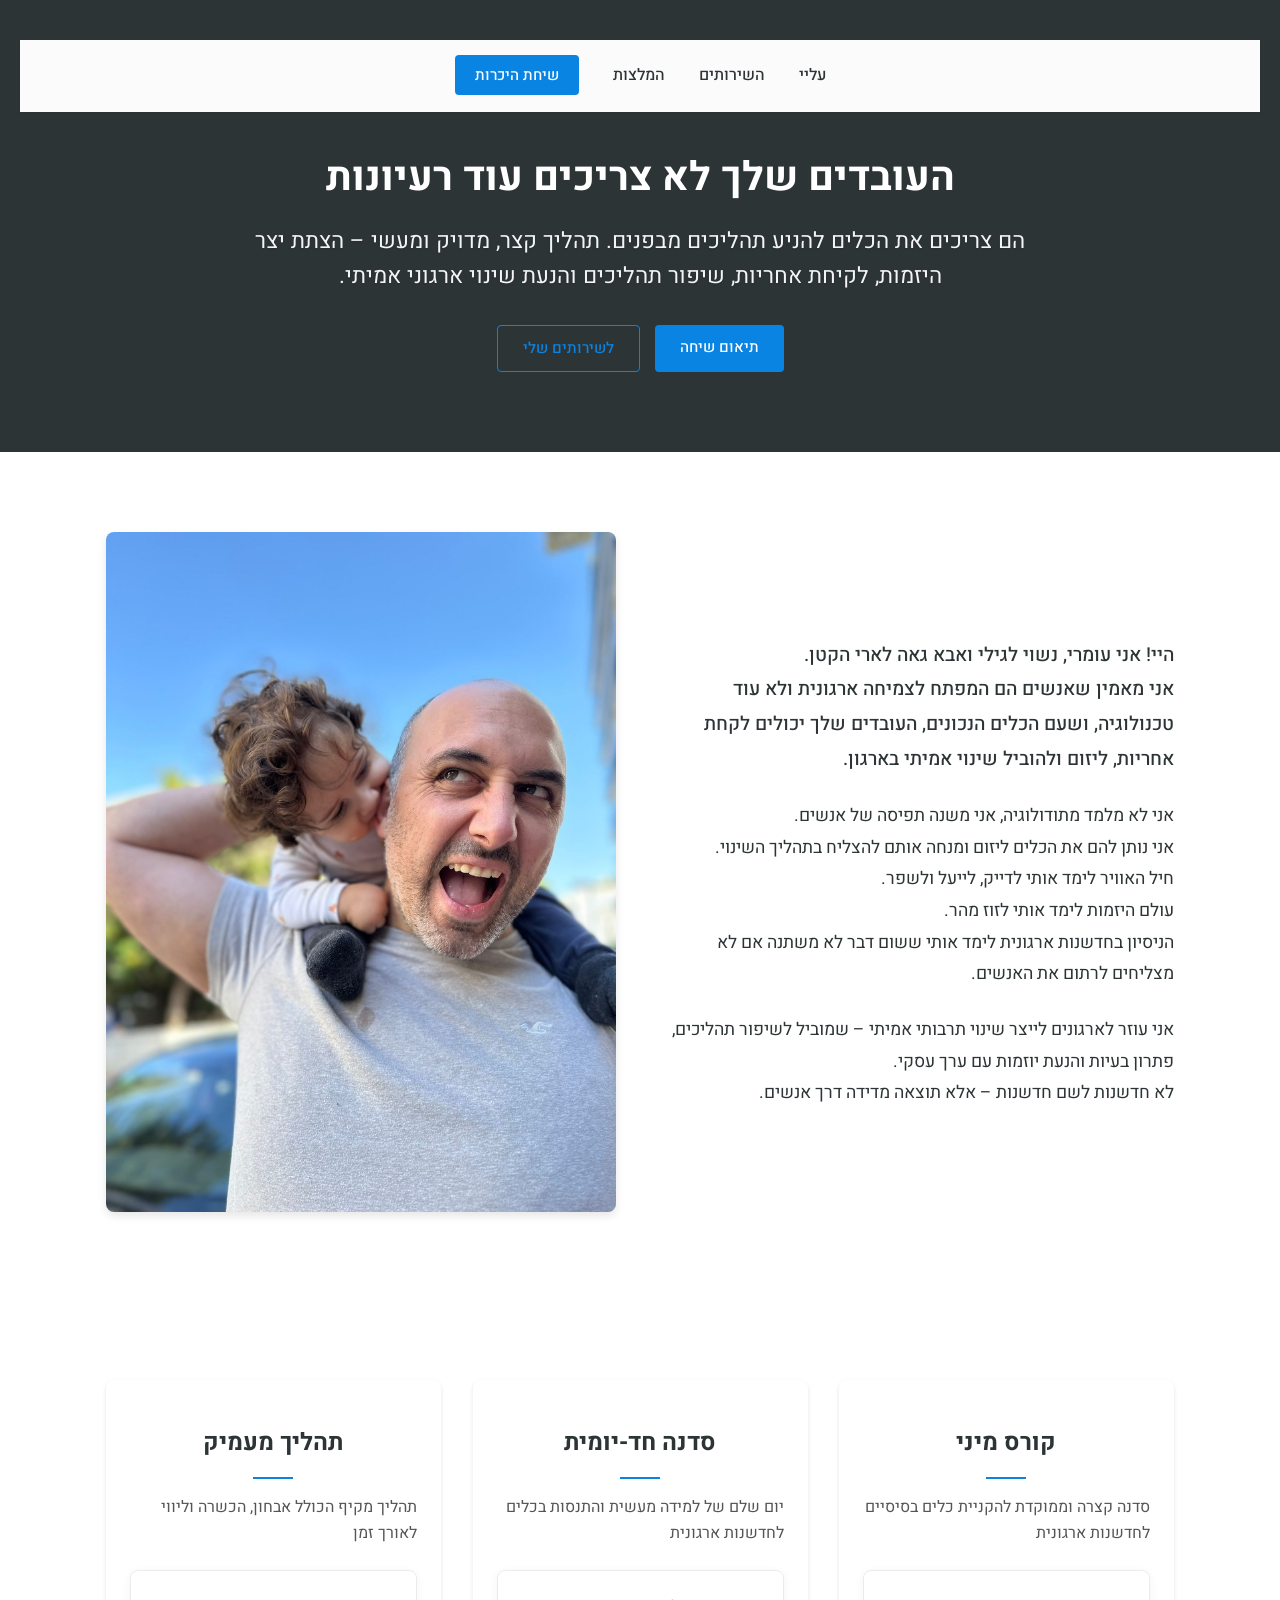
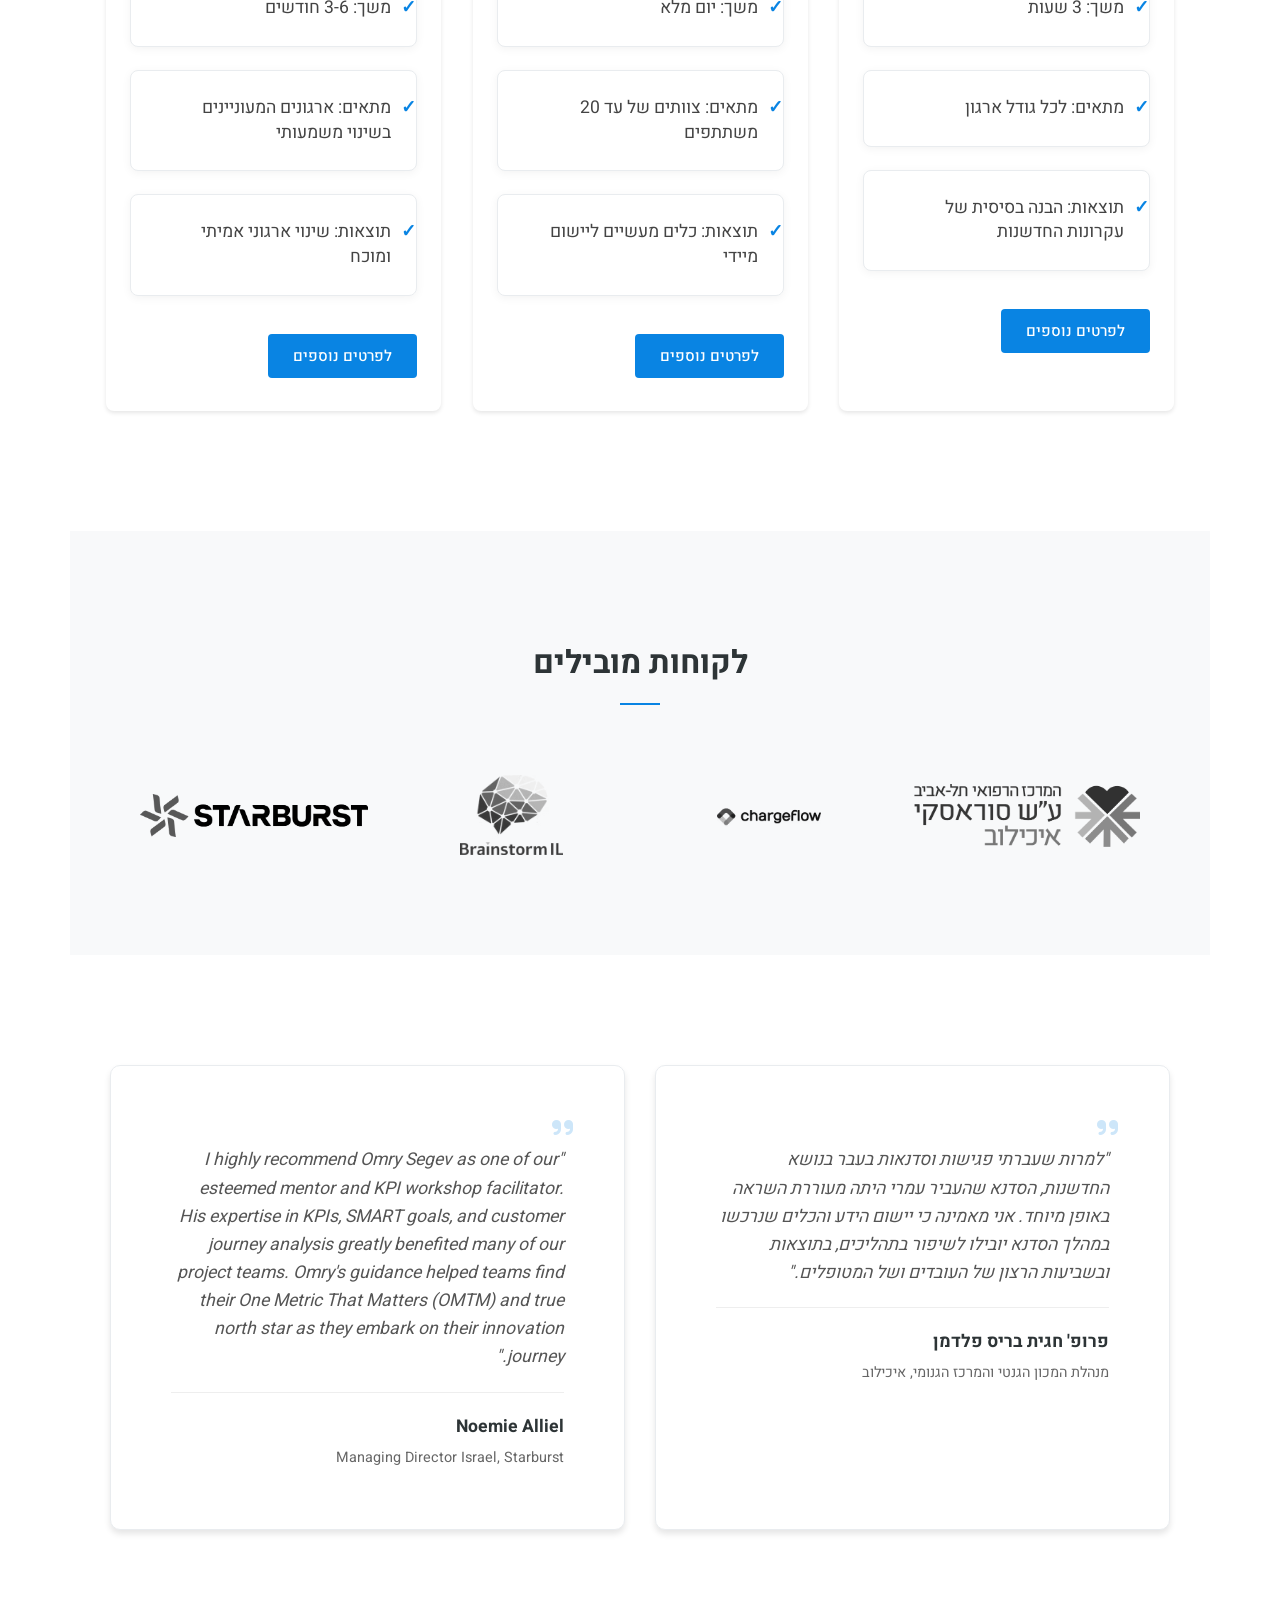
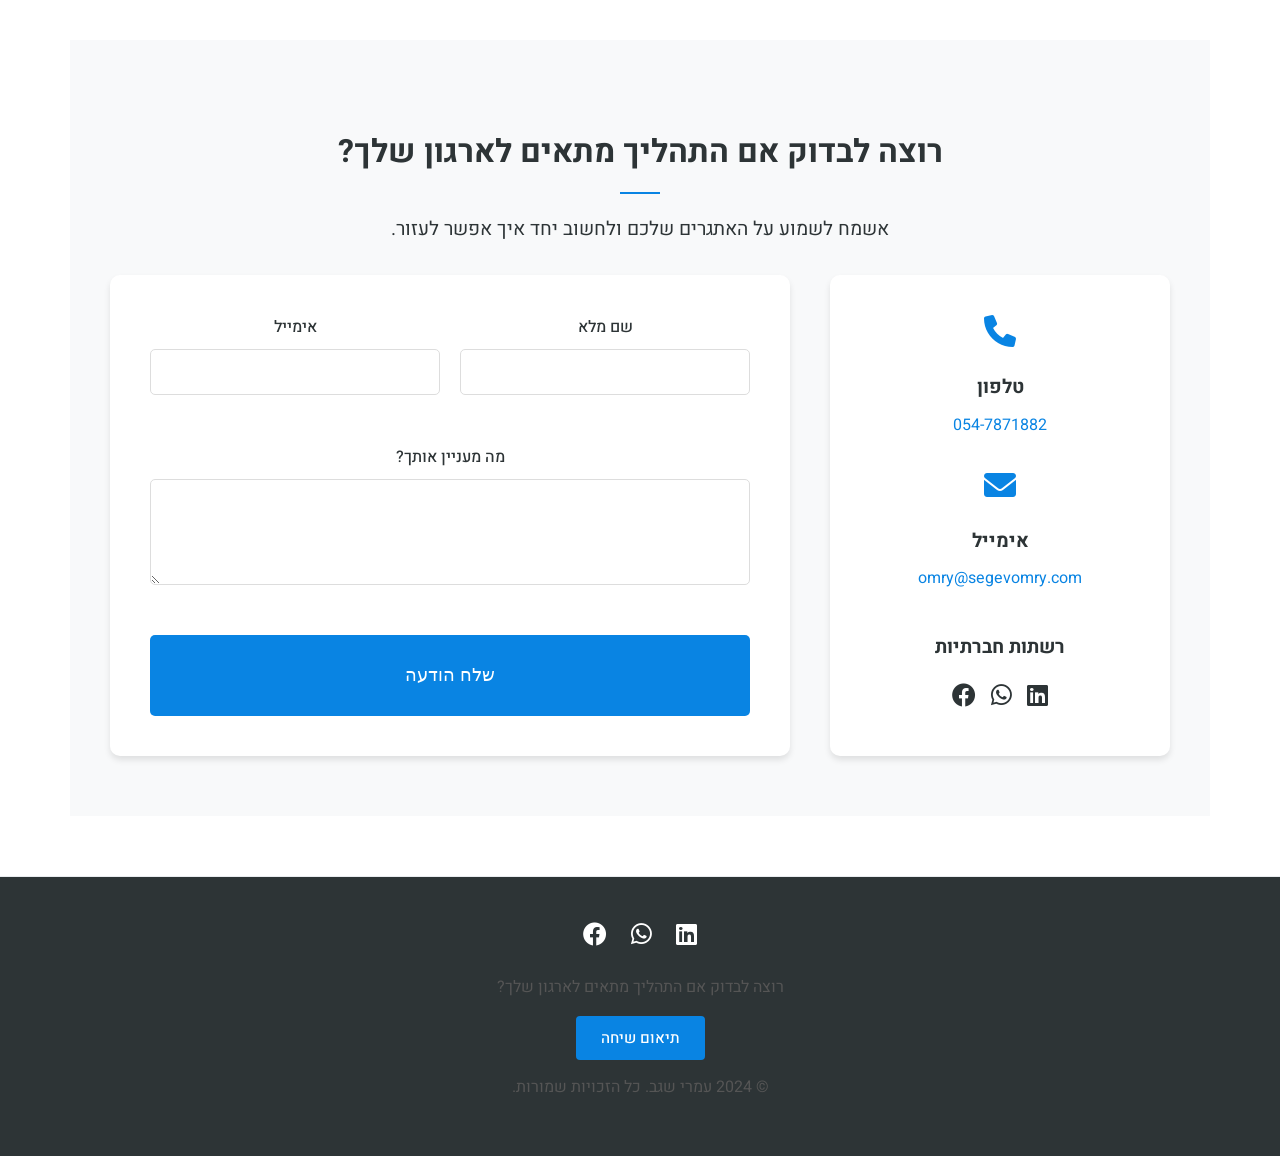
==== index.html @ 41b438ae "Add fade-in animations, shimmer effects, and gentle hover transitions to enhance user experience. Up" ====
<!DOCTYPE html>
<html lang="he">
<head>
    <meta name="viewport" content="width=device-width, initial-scale=1">
    <meta name="description" content="עמרי שגב – מומחה לתהליכי שינוי ארגוניים, חדשנות וייעול תהליכים. מסייע לארגונים ליצור שינוי אמיתי מתוך האנשים שלהם.">
    <meta name="keywords" content="חדשנות ארגונית, יוזמות עובדים, תהליכי שינוי, ייעול תהליכים, NLP, עמרי שגב, שיפור ארגוני">
    <meta name="author" content="Omry Segev">
    <link rel="icon" type="image/x-icon" href="favicon.ico">
    <meta charset="UTF-8">
    <title>עמרי שגב | תהליכי שינוי ארגוניים</title>
    <link rel="stylesheet" href="css/style.css">
    <link rel="stylesheet" href="https://cdnjs.cloudflare.com/ajax/libs/font-awesome/6.0.0/css/all.min.css">
    <style>
        /* Gentle fade-in animations */
        .fade-in {
            opacity: 0;
            transform: translateY(20px);
            animation: fadeInUp 0.8s ease-out forwards;
        }
        
        .fade-in-delay-1 {
            animation-delay: 0.2s;
        }
        
        .fade-in-delay-2 {
            animation-delay: 0.4s;
        }
        
        .fade-in-delay-3 {
            animation-delay: 0.6s;
        }
        
        @keyframes fadeInUp {
            to {
                opacity: 1;
                transform: translateY(0);
            }
        }
        
        /* Gentle shimmer effect for CTAs */
        .shimmer-button {
            position: relative;
            overflow: hidden;
        }
        
        .shimmer-button::before {
            content: '';
            position: absolute;
            top: 0;
            left: -100%;
            width: 100%;
            height: 100%;
            background: linear-gradient(90deg, transparent, rgba(255,255,255,0.2), transparent);
            transition: left 0.5s;
        }
        
        .shimmer-button:hover::before {
            left: 100%;
        }
        
        /* Gentle scale on hover for cards */
        .gentle-hover {
            transition: transform 0.3s ease, box-shadow 0.3s ease;
        }
        
        .gentle-hover:hover {
            transform: translateY(-2px);
            box-shadow: 0 8px 25px rgba(0, 0, 0, 0.1);
        }
    </style>
</head>
<body>
    <header>
        <button class="hamburger" onclick="toggleMenu()">☰</button>
        <div class="nav-overlay"></div>
        <nav>
            <a href="#about">עליי</a>
            <a href="#services">השירותים</a>
            <a href="#testimonials">המלצות</a>
            <a href="#contact" class="btn-primary">שיחת היכרות</a>
        </nav>
        <div class="hero-content">
            <h1 class="fade-in">העובדים שלך לא צריכים עוד רעיונות</h1>
            <p class="fade-in fade-in-delay-1">הם צריכים את הכלים להניע תהליכים מבפנים. תהליך קצר, מדויק ומעשי – הצתת יצר היזמות, לקיחת אחריות, שיפור תהליכים והנעת שינוי ארגוני אמיתי.</p>
            <div class="hero-buttons fade-in fade-in-delay-2">
                <a href="#contact" class="btn-primary shimmer-button">תיאום שיחה</a>
                <a href="#services" class="btn-secondary">לשירותים שלי</a>
            </div>
        </div>
    </header>

    <main>
        <section id="about" class="about">
            <div class="about-content">
                <div class="about-text fade-in">
                    <p>היי! אני עומרי, נשוי לגילי ואבא גאה לארי הקטן. <br>אני מאמין שאנשים הם המפתח לצמיחה ארגונית ולא עוד טכנולוגיה, ושעם הכלים הנכונים, העובדים שלך יכולים לקחת אחריות, ליזום ולהוביל שינוי אמיתי בארגון.</p>
                    <p>אני לא מלמד מתודולוגיה, אני משנה תפיסה של אנשים. <br>אני נותן להם את הכלים ליזום ומנחה אותם להצליח בתהליך השינוי.<br>
                    חיל האוויר לימד אותי לדייק, לייעל ולשפר. <br>עולם היזמות לימד אותי לזוז מהר.<br>
                    הניסיון בחדשנות ארגונית לימד אותי ששום דבר לא משתנה אם לא מצליחים לרתום את האנשים.</p>
                    <p>אני עוזר לארגונים לייצר שינוי תרבותי אמיתי – שמוביל לשיפור תהליכים, פתרון בעיות והנעת יוזמות עם ערך עסקי.<br>
                    לא חדשנות לשם חדשנות – אלא תוצאה מדידה דרך אנשים.</p>
                </div>
                <div class="about-image fade-in fade-in-delay-1">
                    <img src="images/AA27648A-0CF6-400A-96C6-9D86857A4753_1_105_c.jpeg" alt="עמרי שגב">
                </div>
            </div>
        </section>

        <section id="services" class="services">
            <div class="services-grid">
                <div class="service-item gentle-hover fade-in">
                    <div class="service-content">
                        <h2>קורס מיני</h2>
                        <p>סדנה קצרה וממוקדת להקניית כלים בסיסיים לחדשנות ארגונית</p>
                        <ul class="service-details">
                            <li>משך: 3 שעות</li>
                            <li>מתאים: לכל גודל ארגון</li>
                            <li>תוצאות: הבנה בסיסית של עקרונות החדשנות</li>
                        </ul>
                        <a href="#contact" class="btn-primary shimmer-button">לפרטים נוספים</a>
                    </div>
                </div>

                <div class="service-item gentle-hover fade-in fade-in-delay-1">
                    <div class="service-content">
                        <h2>סדנה חד-יומית</h2>
                        <p>יום שלם של למידה מעשית והתנסות בכלים לחדשנות ארגונית</p>
                        <ul class="service-details">
                            <li>משך: יום מלא</li>
                            <li>מתאים: צוותים של עד 20 משתתפים</li>
                            <li>תוצאות: כלים מעשיים ליישום מיידי</li>
                        </ul>
                        <a href="#contact" class="btn-primary shimmer-button">לפרטים נוספים</a>
                    </div>
                </div>

                <div class="service-item gentle-hover fade-in fade-in-delay-2">
                    <div class="service-content">
                        <h2>תהליך מעמיק</h2>
                        <p>תהליך מקיף הכולל אבחון, הכשרה וליווי לאורך זמן</p>
                        <ul class="service-details">
                            <li>משך: 3-6 חודשים</li>
                            <li>מתאים: ארגונים המעוניינים בשינוי משמעותי</li>
                            <li>תוצאות: שינוי ארגוני אמיתי ומוכח</li>
                        </ul>
                        <a href="#contact" class="btn-primary shimmer-button">לפרטים נוספים</a>
                    </div>
                </div>
            </div>
        </section>

        <section id="clients" class="clients">
            <h2 class="fade-in">לקוחות מובילים</h2>
            <div class="clients-grid fade-in fade-in-delay-1">
                <div class="client-logo">
                    <img src="images/icilov-heb.png" alt="המרכז הרפואי תל-אביב על שם סוראסקי">
                </div>
                
                <div class="client-logo">
                    <img src="images/chargeflow.png" alt="Chargeflow">
                </div>
                
                <div class="client-logo">
                    <img src="images/brainstorm.png" alt="Brainstorm IL">
                </div>
                
                <div class="client-logo">
                    <img src="images/starburst.png" alt="Starburst">
                </div>
            </div>
        </section>

        <section id="testimonials" class="testimonials">
            <div class="testimonials-grid">
                <div class="testimonial-card gentle-hover fade-in">
                    <div class="testimonial-content">
                        <i class="fas fa-quote-right"></i>
                        <p>"למרות שעברתי פגישות וסדנאות בעבר בנושא החדשנות, הסדנא שהעביר עמרי היתה מעוררת השראה באופן מיוחד. אני מאמינה כי יישום הידע והכלים שנרכשו במהלך הסדנא יובילו לשיפור בתהליכים, בתוצאות ובשביעות הרצון של העובדים ושל המטופלים."</p>
                        <div class="testimonial-author">
                            <h3>פרופ' חגית בריס פלדמן</h3>
                            <p>מנהלת המכון הגנטי והמרכז הגנומי, איכילוב</p>
                        </div>
                    </div>
                </div>
                <div class="testimonial-card gentle-hover fade-in fade-in-delay-1">
                    <div class="testimonial-content">
                        <i class="fas fa-quote-right"></i>
                        <p>"I highly recommend Omry Segev as one of our esteemed mentor and KPI workshop facilitator. His expertise in KPIs, SMART goals, and customer journey analysis greatly benefited many of our project teams. Omry's guidance helped teams find their One Metric That Matters (OMTM) and true north star as they embark on their innovation journey."</p>
                        <div class="testimonial-author">
                            <h3>Noemie Alliel</h3>
                            <p>Managing Director Israel, Starburst</p>
                        </div>
                    </div>
                </div>
            </div>
        </section>

        <section id="contact" class="contact-preview">
            <h2 class="fade-in">רוצה לבדוק אם התהליך מתאים לארגון שלך?</h2>
            <p class="fade-in fade-in-delay-1">אשמח לשמוע על האתגרים שלכם ולחשוב יחד איך אפשר לעזור.</p>
            <div class="contact-container fade-in fade-in-delay-2">
                <div class="contact-info">
                    <div class="contact-method">
                        <i class="fas fa-phone"></i>
                        <h3>טלפון</h3>
                        <a href="tel:+972547871882">054-7871882</a>
                    </div>
                    <div class="contact-method">
                        <i class="fas fa-envelope"></i>
                        <h3>אימייל</h3>
                        <a href="mailto:omry@segevomry.com">omry@segevomry.com</a>
                    </div>
                    <div class="social-links-contact" style="text-align: center;">
                        <h3>רשתות חברתיות</h3>
                        <div class="social-icons" style="text-align: center; display: flex; justify-content: center; gap: 15px;">
                            <a href="https://www.linkedin.com/in/omry-segev/" target="_blank"><i class="fab fa-linkedin"></i></a>
                            <a href="https://wa.me/972547871882?text=היי%20עומרי,%20הגעתי%20אליך%20דרך%20האתר.%20קוראים%20לי%20..." target="_blank"><i class="fab fa-whatsapp"></i></a>
                            <a href="https://www.facebook.com/omry.segev" target="_blank"><i class="fab fa-facebook"></i></a>
                        </div>
                    </div>
                </div>
                <form class="contact-form" action="#" method="POST">
                    <div class="form-group">
                        <label for="name">שם מלא</label>
                        <input type="text" id="name" name="name" required>
                    </div>
                    <div class="form-group">
                        <label for="email">אימייל</label>
                        <input type="email" id="email" name="email" required>
                    </div>
                    <div class="form-group full-width">
                        <label for="message">מה מעניין אותך?</label>
                        <textarea id="message" name="message" rows="4" required></textarea>
                    </div>
                    <button type="submit" class="submit-button shimmer-button">שלח הודעה</button>
                </form>
            </div>
        </section>
    </main>

    <footer>
        <div class="social-links" style="text-align: center;">
            <a href="https://www.linkedin.com/in/omry-segev/" target="_blank"><i class="fab fa-linkedin"></i></a>
            <a href="https://wa.me/972547871882?text=היי%20עומרי,%20הגעתי%20אליך%20דרך%20האתר.%20קוראים%20לי%20..." target="_blank"><i class="fab fa-whatsapp"></i></a>
            <a href="https://www.facebook.com/omry.segev" target="_blank"><i class="fab fa-facebook"></i></a>
        </div>
        <p>רוצה לבדוק אם התהליך מתאים לארגון שלך?</p>
        <a href="#contact" class="btn-primary">תיאום שיחה</a>
        <p>&copy; 2024 עמרי שגב. כל הזכויות שמורות.</p>
    </footer>

    <script>
        // Intersection Observer for fade-in animations
        const observerOptions = {
            threshold: 0.1,
            rootMargin: '0px 0px -50px 0px'
        };

        const observer = new IntersectionObserver((entries) => {
            entries.forEach(entry => {
                if (entry.isIntersecting) {
                    entry.target.style.animationPlayState = 'running';
                    observer.unobserve(entry.target);
                }
            });
        }, observerOptions);

        // Observe all elements with fade-in classes
        document.addEventListener('DOMContentLoaded', () => {
            const fadeElements = document.querySelectorAll('.fade-in, .fade-in-delay-1, .fade-in-delay-2, .fade-in-delay-3');
            fadeElements.forEach(el => {
                el.style.animationPlayState = 'paused';
                observer.observe(el);
            });
        });

        // Add page transition when clicking links
        document.querySelectorAll('a[href^="#"]').forEach(anchor => {
            anchor.addEventListener('click', function (e) {
                e.preventDefault();
                const targetId = this.getAttribute('href');
                const targetElement = document.querySelector(targetId);
                
                if (targetElement) {
                    // Add fade-out class to current sections
                    document.querySelectorAll('section').forEach(section => {
                        section.classList.add('fade-out');
                    });
                    
                    // Scroll to target after a short delay
                    setTimeout(() => {
                        targetElement.scrollIntoView({ behavior: 'smooth' });
                        
                        // Remove fade-out class after scroll
                        setTimeout(() => {
                            document.querySelectorAll('section').forEach(section => {
                                section.classList.remove('fade-out');
                            });
                        }, 500);
                    }, 300);
                }
            });
        });

        // Add page transition when clicking navigation links
        document.querySelectorAll('nav a').forEach(link => {
            link.addEventListener('click', function (e) {
                if (this.getAttribute('href').startsWith('#')) {
                    e.preventDefault();
                    const targetId = this.getAttribute('href');
                    const targetElement = document.querySelector(targetId);
                    
                    if (targetElement) {
                        // Add fade-out class to current sections
                        document.querySelectorAll('section').forEach(section => {
                            section.classList.add('fade-out');
                        });
                        
                        // Scroll to target after a short delay
                        setTimeout(() => {
                            targetElement.scrollIntoView({ behavior: 'smooth' });
                            
                            // Remove fade-out class after scroll
                            setTimeout(() => {
                                document.querySelectorAll('section').forEach(section => {
                                    section.classList.remove('fade-out');
                                });
                            }, 500);
                        }, 300);
                    }
                }
            });
        });

        // Toggle menu function
        function toggleMenu() {
            const nav = document.querySelector('nav');
            const overlay = document.querySelector('.nav-overlay');
            nav.classList.toggle('active');
            if (overlay) {
                overlay.classList.toggle('active');
            }
        }

        // Close menu when clicking outside
        document.addEventListener('click', function(event) {
            const nav = document.querySelector('nav');
            const hamburger = document.querySelector('.hamburger');
            const overlay = document.querySelector('.nav-overlay');
            
            if (nav.classList.contains('active') && 
                !nav.contains(event.target) && 
                !hamburger.contains(event.target)) {
                nav.classList.remove('active');
                if (overlay) {
                    overlay.classList.remove('active');
                }
            }
        });

        // Scroll to top when page loads
        window.addEventListener('load', function() {
            window.scrollTo({ top: 0, behavior: 'smooth' });
        });
    </script>
</body>
</html>
---- css/style.css ----
@import url('https://fonts.googleapis.com/css2?family=Heebo:wght@300;400;500;700&display=swap');

:root {
    --primary-color: #2D3436;
    --secondary-color: #0984E3;
    --background-color: #FFFFFF;
    --text-color: #2D3436;
    --light-gray: #f8f9fa;
    --border-color: #e9ecef;
    --transition-speed: 0.3s;
    --section-spacing: 80px;
    --container-width: 1100px;
}

body {
    font-family: 'Heebo', Arial, sans-serif;
    direction: rtl;
    text-align: right;
    margin: 0;
    padding: 0;
    background-color: var(--background-color);
    color: var(--text-color);
    line-height: 1.6;
    font-size: 16px;
    opacity: 1;
    transition: opacity 0.3s ease-in-out;
}

body.page-transition {
    opacity: 0;
}

header {
    background-color: var(--primary-color);
    color: white;
    padding: 40px 20px;
    text-align: center;
    position: relative;
    min-height: 40vh;
    display: flex;
    flex-direction: column;
    justify-content: center;
}

header h1 {
    font-size: 2.5em;
    margin: 0;
    font-weight: 700;
    opacity: 0;
    animation: fadeIn 1s ease-in forwards;
    line-height: 1.3;
    max-width: 800px;
    margin: 0 auto;
}

header p {
    font-size: 1.4em;
    margin: 20px auto;
    font-weight: 400;
    opacity: 0;
    animation: fadeIn 1s ease-in 0.5s forwards;
    max-width: 800px;
    line-height: 1.6;
    color: rgba(255, 255, 255, 0.95);
    text-shadow: 0 1px 2px rgba(0, 0, 0, 0.1);
}

nav {
    background-color: rgba(255,255,255,0.98);
    padding: 15px;
    text-align: center;
    position: sticky;
    top: 0;
    z-index: 1000;
    box-shadow: 0 1px 3px rgba(0,0,0,0.05);
    transition: all var(--transition-speed);
}

nav a {
    color: var(--primary-color);
    text-decoration: none;
    margin: 0 15px;
    padding: 8px 0;
    display: inline-block;
    position: relative;
    font-weight: 500;
    transition: color var(--transition-speed);
    font-size: 1em;
}

nav a.btn-primary {
    background-color: var(--secondary-color);
    color: white;
    padding: 8px 20px;
    border-radius: 4px;
    transition: all var(--transition-speed);
}

nav a.btn-primary:hover {
    background-color: #0873c4;
    transform: translateY(-1px);
}

section {
    padding: var(--section-spacing) 20px;
    max-width: var(--container-width);
    margin: auto;
    opacity: 1;
    transform: translateY(0);
    transition: opacity 0.5s ease-in-out, transform 0.5s ease-in-out;
}

section.fade-out {
    opacity: 0;
    transform: translateY(20px);
}

section h2 {
    font-size: 2em;
    margin-bottom: 30px;
    color: var(--primary-color);
    position: relative;
    text-align: center;
}

section h2::after {
    content: '';
    display: block;
    width: 40px;
    height: 2px;
    background-color: var(--secondary-color);
    margin: 15px auto 0;
}

/* About Styles */
.about {
    padding: var(--section-spacing) 0;
}

.about-content {
    display: grid;
    grid-template-columns: 1fr 1fr;
    gap: 3rem;
    max-width: var(--container-width);
    margin: 0 auto;
    padding: 0 1rem;
    align-items: center;
}

.about-text {
    font-size: 1.1rem;
    line-height: 1.8;
}

.about-text p {
    margin-bottom: 1.5rem;
}

.about-text p:first-child {
    font-size: 1.2rem;
    font-weight: 500;
}

.about-image {
    text-align: center;
}

.about-image img {
    max-width: 100%;
    height: auto;
    border-radius: 8px;
    box-shadow: 0 4px 8px rgba(0, 0, 0, 0.1);
}

@media (max-width: 768px) {
    .about-content {
        grid-template-columns: 1fr;
        gap: 2rem;
    }

    .about-image {
        order: -1;
    }

    .about-image img {
        max-width: 80%;
    }
}

.services-grid {
    display: grid;
    grid-template-columns: repeat(auto-fit, minmax(280px, 1fr));
    gap: 25px;
    margin: 40px 0;
}

.services-grid li {
    background: white;
    padding: 25px;
    border-radius: 8px;
    box-shadow: 0 2px 10px rgba(0,0,0,0.05);
    transition: transform var(--transition-speed);
    list-style: none;
    border: 1px solid var(--border-color);
}

.services-grid li:hover {
    transform: translateY(-3px);
    box-shadow: 0 4px 15px rgba(0,0,0,0.08);
}

.services-grid h3 {
    font-size: 1.3em;
    margin-bottom: 15px;
    color: var(--primary-color);
}

.services-grid p {
    font-size: 1em;
    line-height: 1.6;
    margin-bottom: 20px;
    color: #555;
}

.btn-primary, .btn-secondary {
    display: inline-block;
    padding: 10px 25px;
    border-radius: 4px;
    text-decoration: none;
    font-weight: 500;
    transition: all var(--transition-speed);
    font-size: 0.95em;
}

.btn-primary {
    background-color: var(--secondary-color);
    color: white;
}

.btn-secondary {
    background-color: transparent;
    color: var(--secondary-color);
    border: 1px solid var(--secondary-color);
}

.btn-primary:hover {
    background-color: #0873c4;
    transform: translateY(-1px);
}

.btn-secondary:hover {
    background-color: var(--secondary-color);
    color: white;
    transform: translateY(-1px);
}

.hero-buttons {
    display: flex;
    gap: 15px;
    justify-content: center;
    margin-top: 30px;
}

.testimonials-preview {
    background-color: var(--light-gray);
    text-align: center;
}

.testimonial-card {
    max-width: 700px;
    margin: 30px auto;
    padding: 25px;
    background: white;
    border-radius: 8px;
    box-shadow: 0 2px 10px rgba(0,0,0,0.05);
    border: 1px solid var(--border-color);
    opacity: 1;
    transform: translateY(0);
    transition: opacity 0.5s ease-in-out, transform 0.5s ease-in-out;
}

.testimonial-card.fade-out {
    opacity: 0;
    transform: translateY(20px);
}

.testimonial-card p {
    font-size: 1.1em;
    line-height: 1.7;
    margin-bottom: 20px;
    color: #555;
}

.testimonial-card cite {
    font-style: normal;
    font-weight: 500;
    color: var(--primary-color);
    font-size: 0.95em;
}

footer {
    background-color: var(--light-gray);
    color: var(--primary-color);
    padding: 40px 20px;
    text-align: center;
    border-top: 1px solid var(--border-color);
}

footer p {
    margin: 15px 0;
    color: #555;
}

.social-links {
    margin-bottom: 20px;
}

.social-links a {
    color: var(--primary-color);
    font-size: 1.3em;
    margin: 0 10px;
    transition: color var(--transition-speed);
}

.social-links a:hover {
    color: var(--secondary-color);
}

@media (max-width: 768px) {
    :root {
        --section-spacing: 40px;
    }

    header {
        padding: 30px 20px;
        min-height: auto;
    }

    header h1 {
        font-size: 1.8em;
    }

    header p {
        font-size: 1.1em;
    }

    .about-content {
        grid-template-columns: 1fr;
        gap: 30px;
    }

    .about-image {
        order: -1;
        max-width: 300px;
        margin: 0 auto;
    }

    .hero-buttons {
        flex-direction: column;
        align-items: center;
    }

    .services-grid {
        grid-template-columns: 1fr;
        gap: 20px;
    }

    nav {
        padding: 10px;
    }

    nav a {
        margin: 8px 0;
        display: block;
        font-size: 1em;
    }

    .testimonial-card {
        margin: 20px auto;
        padding: 20px;
    }

    .testimonial-card p {
        font-size: 1em;
    }

    section h2 {
        font-size: 1.8em;
    }
}

@media (max-width: 480px) {
    header h1 {
        font-size: 1.6em;
    }

    header p {
        font-size: 1em;
    }

    .btn-primary, .btn-secondary {
        width: 100%;
        text-align: center;
    }

    .hero-buttons {
        gap: 10px;
    }
}

@keyframes fadeIn {
    from { opacity: 0; transform: translateY(20px); }
    to { opacity: 1; transform: translateY(0); }
}

/* Mobile responsiveness */
@media (max-width: 768px) {
    nav {
        padding: 10px;
    }

    .hamburger {
        display: block;
    }

    nav a {
        margin: 10px 0;
        font-size: 1.1em;
    }

    header h1 {
        font-size: 2em;
    }

    section {
        padding: 20px;
    }

    input[type="submit"] {
        width: 100%;
    }
}

.hamburger {
    display: none;
    font-size: 24px;
    cursor: pointer;
    background: none;
    border: none;
    color: var(--primary-color);
    position: absolute;
    right: 20px;
    top: 20px;
    z-index: 1001;
    padding: 10px;
}

.hero-content {
    max-width: 800px;
    margin: 40px auto;
    padding: 0 20px;
}

.hero-content p {
    font-size: 1.4em;
    line-height: 1.6;
    margin: 20px 0;
    font-weight: 400;
    color: rgba(255, 255, 255, 0.95);
    text-shadow: 0 1px 2px rgba(0, 0, 0, 0.1);
}

.cta-button {
    display: inline-block;
    padding: 15px 30px;
    background-color: var(--secondary-color);
    color: white;
    text-decoration: none;
    border-radius: 5px;
    font-weight: 500;
    margin-top: 20px;
    transition: all var(--transition-speed);
}

.cta-button:hover {
    transform: translateY(-2px);
    box-shadow: 0 4px 10px rgba(0,0,0,0.2);
}

.service-card {
    background: white;
    padding: 30px;
    border-radius: 10px;
    box-shadow: 0 4px 6px rgba(0,0,0,0.1);
    transition: all var(--transition-speed);
    text-align: center;
}

.service-card:hover {
    transform: translateY(-5px);
    box-shadow: 0 8px 15px rgba(0,0,0,0.1);
}

.service-card i {
    font-size: 2.5em;
    color: var(--secondary-color);
    margin-bottom: 20px;
}

.service-card h3 {
    margin: 15px 0;
    color: var(--primary-color);
}

.testimonial-card {
    background: white;
    padding: 30px;
    border-radius: 10px;
    box-shadow: 0 4px 6px rgba(0,0,0,0.1);
    margin: 30px 0;
    position: relative;
}

.testimonial-card p {
    font-style: italic;
    font-size: 1.1em;
    margin-bottom: 20px;
}

.testimonial-card cite {
    color: #666;
    display: block;
    font-style: normal;
    font-weight: 500;
}

.cta-container {
    text-align: center;
    margin: 30px 0;
}

.secondary-button {
    display: inline-block;
    padding: 12px 25px;
    border: 2px solid var(--secondary-color);
    color: var(--secondary-color);
    text-decoration: none;
    border-radius: 5px;
    font-weight: 500;
    transition: all var(--transition-speed);
}

.secondary-button:hover {
    background-color: var(--secondary-color);
    color: white;
}

.primary-button {
    display: inline-block;
    padding: 15px 30px;
    background-color: var(--secondary-color);
    color: white;
    text-decoration: none;
    border-radius: 5px;
    font-weight: 500;
    transition: all var(--transition-speed);
}

.primary-button:hover {
    background-color: #0873c4;
    transform: translateY(-2px);
}

footer {
    background-color: var(--primary-color);
    color: white;
    padding: 40px 20px;
    text-align: center;
    margin-top: 60px;
}

.social-links {
    margin-bottom: 20px;
}

.social-links a {
    color: white;
    font-size: 1.5em;
    margin: 0 10px;
    transition: color var(--transition-speed);
}

.social-links a:hover {
    color: var(--secondary-color);
}

/* Animation classes */
.fade-in {
    opacity: 1;
    transform: translateY(0);
}

section {
    opacity: 1;
    transform: translateY(0);
    transition: opacity 0.5s ease-in-out, transform 0.5s ease-in-out;
}

/* Responsive adjustments */
@media (max-width: 768px) {
    .services-grid {
        grid-template-columns: 1fr;
    }

    .hero-content {
        margin: 20px auto;
    }

    .hero-content h1 {
        font-size: 2em;
    }

    .service-card,
    .testimonial-card {
        margin: 15px 0;
    }
}

/* Services Page Styles */
.services-intro {
    text-align: center;
    max-width: 800px;
    margin: 0 auto 40px;
    font-size: 1.2em;
    line-height: 1.8;
}

.service-details {
    list-style: none;
    padding: 0;
    margin: 20px 0;
}

.service-details li {
    position: relative;
    padding-right: 25px;
    margin-bottom: 10px;
    font-size: 1.1em;
}

.service-details li::before {
    content: '✓';
    position: absolute;
    right: 0;
    color: var(--secondary-color);
    font-weight: bold;
}

.about-cta {
    margin-top: 30px;
}

.contact-preview {
    background-color: #f8f9fa;
    text-align: center;
    padding: 60px 20px;
}

.contact-preview h2 {
    margin-bottom: 20px;
}

.contact-preview p {
    max-width: 600px;
    margin: 0 auto 30px;
    font-size: 1.2em;
}

.cta-container {
    text-align: center;
    margin: 30px 0;
}

.service-item {
    display: flex;
    background: white;
    border-radius: 10px;
    box-shadow: 0 4px 6px rgba(0,0,0,0.1);
    margin-bottom: 40px;
    overflow: hidden;
    transition: transform var(--transition-speed);
    opacity: 1;
    transform: translateY(0);
    will-change: transform, opacity;
}

.service-item.fade-out {
    opacity: 0;
    transform: translateY(20px);
}

.service-icon {
    flex: 0 0 200px;
    display: flex;
    align-items: center;
    justify-content: center;
    background-color: var(--primary-color);
    color: white;
    padding: 40px;
    will-change: transform;
}

.service-icon i {
    font-size: 4em;
    transform: translateZ(0);
}

.service-content {
    flex: 1;
    padding: 40px;
}

.service-content h3 {
    color: var(--primary-color);
    font-size: 1.5em;
    margin: 0 0 20px;
}

.service-content p {
    margin-bottom: 20px;
    color: #555;
}

.service-content ul {
    list-style: none;
    padding: 0;
    margin: 0 0 30px;
    display: grid;
    grid-template-columns: repeat(auto-fit, minmax(200px, 1fr));
    gap: 15px;
}

.service-content ul li {
    position: relative;
    padding-right: 25px;
    color: #444;
}

.service-content ul li::before {
    content: '✓';
    position: absolute;
    right: 0;
    color: var(--secondary-color);
    font-weight: bold;
}

.service-cta {
    margin-top: 20px;
}

.custom-solutions {
    text-align: center;
    background-color: #f8f9fa;
    padding: 60px 20px;
    margin-top: 60px;
}

.custom-solutions h2 {
    color: var(--primary-color);
    margin-bottom: 20px;
}

.custom-solutions p {
    max-width: 600px;
    margin: 0 auto 30px;
    color: #555;
}

/* Responsive adjustments for services page */
@media (max-width: 768px) {
    .service-item {
        flex-direction: column;
        margin-bottom: 30px;
    }

    .service-icon {
        flex: 0 0 auto;
        padding: 30px;
    }

    .service-content {
        padding: 30px;
    }

    .service-content ul {
        grid-template-columns: 1fr;
    }
}

/* Contact Page Styles */
.contact-intro {
    text-align: center;
    max-width: 800px;
    margin: 0 auto 60px;
    padding: 0 20px;
}

.contact-container {
    max-width: 1200px;
    margin: 0 auto;
    padding: 0 20px;
    display: grid;
    grid-template-columns: 1fr 2fr;
    gap: 40px;
}

.contact-info {
    background: white;
    padding: 40px;
    border-radius: 10px;
    box-shadow: 0 4px 6px rgba(0,0,0,0.1);
}

.contact-method {
    margin-bottom: 30px;
}

.contact-method i {
    font-size: 2em;
    color: var(--secondary-color);
    margin-bottom: 15px;
}

.contact-method h3 {
    color: var(--primary-color);
    margin: 10px 0;
    font-size: 1.2em;
}

.contact-method a {
    color: var(--secondary-color);
    text-decoration: none;
    transition: color var(--transition-speed);
}

.contact-method a:hover {
    color: #0873c4;
}

.social-links-contact {
    margin-top: 40px;
}

.social-links-contact h3 {
    color: var(--primary-color);
    margin-bottom: 15px;
    font-size: 1.2em;
}

.social-icons {
    display: flex;
    gap: 15px;
}

.social-icons a {
    color: var(--primary-color);
    font-size: 1.5em;
    transition: color var(--transition-speed);
}

.social-icons a:hover {
    color: var(--secondary-color);
}

.contact-form {
    background: white;
    padding: 40px;
    border-radius: 10px;
    box-shadow: 0 4px 6px rgba(0,0,0,0.1);
    display: grid;
    grid-template-columns: 1fr 1fr;
    gap: 20px;
}

.form-group {
    display: flex;
    flex-direction: column;
}

.form-group.full-width {
    grid-column: 1 / -1;
}

.form-group label {
    margin-bottom: 8px;
    color: var(--primary-color);
    font-weight: 500;
}

.form-group input,
.form-group select,
.form-group textarea {
    padding: 12px;
    border: 1px solid #ddd;
    border-radius: 5px;
    font-family: 'Heebo', Arial, sans-serif;
    transition: border-color var(--transition-speed);
}

.form-group input:focus,
.form-group select:focus,
.form-group textarea:focus {
    outline: none;
    border-color: var(--secondary-color);
}

.submit-button {
    grid-column: 1 / -1;
    background-color: var(--secondary-color);
    color: white;
    border: none;
    padding: 15px 30px;
    border-radius: 5px;
    cursor: pointer;
    font-weight: 500;
    font-size: 1.1em;
    transition: all var(--transition-speed);
}

.submit-button:hover {
    background-color: #0873c4;
    transform: translateY(-2px);
}

/* Responsive adjustments for contact page */
@media (max-width: 768px) {
    .contact-container {
        grid-template-columns: 1fr;
    }

    .contact-form {
        grid-template-columns: 1fr;
    }
}

/* Testimonials Page Styles */
.testimonials-intro {
    text-align: center;
    max-width: 800px;
    margin: 0 auto 60px;
    padding: 0 20px;
}

.testimonials-grid {
    display: grid;
    grid-template-columns: repeat(auto-fit, minmax(300px, 1fr));
    gap: 30px;
    max-width: 1200px;
    margin: 0 auto;
    padding: 0 20px;
}

.testimonial-card {
    background: white;
    border-radius: 10px;
    box-shadow: 0 4px 6px rgba(0,0,0,0.1);
    overflow: hidden;
    transition: all var(--transition-speed);
}

.testimonial-card:hover {
    transform: translateY(-5px);
    box-shadow: 0 8px 15px rgba(0,0,0,0.1);
}

.testimonial-content {
    padding: 30px;
    position: relative;
}

.testimonial-content i {
    position: absolute;
    top: 20px;
    right: 20px;
    color: var(--secondary-color);
    font-size: 1.5em;
    opacity: 0.2;
}

.testimonial-content p {
    font-style: italic;
    margin: 20px 0;
    color: #555;
    line-height: 1.6;
}

.testimonial-author {
    margin-top: 20px;
    padding-top: 20px;
    border-top: 1px solid #eee;
}

.testimonial-author h3 {
    color: var(--primary-color);
    margin: 0;
    font-size: 1.1em;
}

.testimonial-author p {
    color: #666;
    margin: 5px 0 0;
    font-style: normal;
    font-size: 0.9em;
}

.cta-section {
    text-align: center;
    background-color: #f8f9fa;
    padding: 60px 20px;
    margin-top: 60px;
}

.cta-section h2 {
    color: var(--primary-color);
    margin-bottom: 20px;
}

.cta-section p {
    max-width: 600px;
    margin: 0 auto 30px;
    color: #555;
}

.cta-buttons {
    display: flex;
    gap: 20px;
    justify-content: center;
    flex-wrap: wrap;
}

/* Responsive adjustments for testimonials page */
@media (max-width: 768px) {
    .testimonials-grid {
        grid-template-columns: 1fr;
    }

    .testimonial-content {
        padding: 20px;
    }

    .cta-buttons {
        flex-direction: column;
        align-items: center;
    }

    .cta-buttons a {
        width: 100%;
        max-width: 300px;
    }
}

.newsletter {
    text-align: center;
    background-color: #f8f9fa;
    padding: 60px 20px;
    margin: 40px auto;
    width: 100%;
    max-width: 1200px;
}

.newsletter h2 {
    color: var(--primary-color);
    margin-bottom: 20px;
}

.newsletter p {
    max-width: 600px;
    margin: 0 auto 30px;
    color: #555;
}

.newsletter-form {
    max-width: 500px;
    margin: 0 auto;
    display: flex;
    gap: 10px;
    justify-content: center;
    align-items: center;
}

.newsletter-form input[type="email"] {
    flex: 1;
    padding: 12px;
    border: 1px solid #ddd;
    border-radius: 5px;
    font-family: 'Heebo', Arial, sans-serif;
    max-width: 300px;
}

.newsletter-form button {
    white-space: nowrap;
    padding: 12px 25px;
}

@media (max-width: 768px) {
    .newsletter-form {
        flex-direction: column;
        align-items: center;
        gap: 15px;
    }
    
    .newsletter-form input[type="email"] {
        max-width: 100%;
        width: 100%;
    }
    
    .newsletter-form button {
        width: 100%;
        max-width: 300px;
    }
}

.intro-content {
    display: flex;
    gap: 40px;
    align-items: center;
    max-width: 1200px;
    margin: 0 auto;
}

.intro-text {
    flex: 1;
}

.intro-image {
    flex: 1;
    max-width: 400px;
}

.intro-image img {
    width: 100%;
    height: auto;
    border-radius: 10px;
    box-shadow: 0 4px 6px rgba(0,0,0,0.1);
}

@media (max-width: 768px) {
    .intro-content {
        flex-direction: column-reverse;
        text-align: center;
    }

    .intro-image {
        max-width: 300px;
        margin: 0 auto;
    }
}

@media (max-width: 768px) {
    .hamburger {
        display: block;
    }

    nav {
        position: fixed;
        top: 0;
        right: -100%;
        width: 80%;
        height: 100vh;
        background-color: white;
        padding: 60px 20px;
        transition: right 0.3s ease-in-out;
        display: flex;
        flex-direction: column;
        align-items: center;
        justify-content: flex-start;
    }

    nav.active {
        right: 0;
    }

    nav a {
        margin: 15px 0;
        font-size: 1.2em;
        width: 100%;
        text-align: center;
    }

    .nav-overlay {
        display: none;
        position: fixed;
        top: 0;
        left: 0;
        width: 100%;
        height: 100%;
        background-color: rgba(0, 0, 0, 0.5);
        z-index: 999;
    }

    .nav-overlay.active {
        display: block;
    }

    .services-grid {
        grid-template-columns: 1fr;
        gap: 20px;
    }

    .service-card {
        margin: 0;
    }

    .testimonials-grid {
        grid-template-columns: 1fr;
        gap: 20px;
    }

    .testimonial-card {
        margin: 0;
    }

    .contact-container {
        grid-template-columns: 1fr;
        gap: 30px;
    }

    .contact-form {
        grid-template-columns: 1fr;
    }

    .intro-content {
        flex-direction: column;
        text-align: center;
        gap: 30px;
    }

    .intro-image {
        max-width: 100%;
    }

    .cta-buttons {
        flex-direction: column;
        gap: 15px;
    }

    .cta-buttons a {
        width: 100%;
    }
}

.clients {
    background-color: var(--light-gray);
    padding: var(--section-spacing) 20px;
    text-align: center;
}

.clients h2 {
    margin-bottom: 50px;
}

.clients-grid {
    display: grid;
    grid-template-columns: repeat(4, 1fr);
    gap: 30px;
    max-width: 1000px;
    margin: 0 auto;
    align-items: center;
    justify-items: center;
}

.client-logo {
    display: flex;
    align-items: center;
    justify-content: center;
    padding: 10px;
    transition: all var(--transition-speed);
    height: 100px;
    width: 100%;
}

.client-logo img {
    max-width: 100%;
    max-height: 80px;
    width: auto;
    height: auto;
    object-fit: contain;
    filter: grayscale(100%) contrast(1.1);
    transition: all var(--transition-speed);
}

.client-logo:hover img {
    filter: grayscale(0%) contrast(1);
    transform: scale(1.1);
}

/* Special styling for Chargeflow logo */
.client-logo:nth-child(2) img {
    transform: scale(1.3);
}

.client-logo:nth-child(2):hover img {
    filter: grayscale(0%) contrast(1);
    transform: scale(1.4);
}

@media (max-width: 768px) {
    .clients-grid {
        grid-template-columns: repeat(4, 1fr);
        gap: 5px;
        max-width: 100%;
        padding: 0 5px;
    }

    .client-logo {
        height: 80px;
        padding: 5px;
    }

    .client-logo img {
        max-height: 60px;
    }
    
    /* Chargeflow mobile adjustment */
    .client-logo:nth-child(2) img {
        transform: scale(1.4);
    }
}

@media (max-width: 480px) {
    .clients-grid {
        gap: 2px;
        padding: 0 2px;
    }
    
    .client-logo {
        height: 70px;
        padding: 3px;
    }
    
    .client-logo img {
        max-height: 50px;
    }
    
    /* Chargeflow small mobile adjustment */
    .client-logo:nth-child(2) img {
        transform: scale(1.5);
    }
}

/* Blog Styles */
.blog {
    padding: var(--section-spacing) 0;
}

.blog-grid {
    display: grid;
    grid-template-columns: repeat(auto-fit, minmax(300px, 1fr));
    gap: 2rem;
    max-width: var(--container-width);
    margin: 0 auto;
    padding: 0 1rem;
}

.blog-post {
    background: white;
    border-radius: 8px;
    box-shadow: 0 2px 4px rgba(0, 0, 0, 0.1);
    transition: transform 0.3s ease;
    opacity: 1;
    transform: translateY(0);
    transition: opacity 0.5s ease-in-out, transform 0.5s ease-in-out;
}

.blog-post.fade-out {
    opacity: 0;
    transform: translateY(20px);
}

.blog-post:hover {
    transform: translateY(-5px);
}

.blog-content {
    padding: 1.5rem;
}

.blog-content h2 {
    font-size: 1.5rem;
    margin-bottom: 0.5rem;
    color: var(--primary-color);
}

.blog-meta {
    color: #666;
    font-size: 0.9rem;
    margin-bottom: 1rem;
}

.blog-content p {
    margin-bottom: 1.5rem;
    line-height: 1.6;
}

.read-more {
    display: inline-block;
    color: var(--primary-color);
    text-decoration: none;
    font-weight: 500;
    transition: color 0.3s ease;
}

.read-more:hover {
    color: var(--secondary-color);
}

@media (max-width: 768px) {
    .blog-grid {
        grid-template-columns: 1fr;
    }
}

/* Services Styles */
.services {
    padding: var(--section-spacing) 0;
}

.services-grid {
    display: grid;
    grid-template-columns: repeat(auto-fit, minmax(300px, 1fr));
    gap: 2rem;
    max-width: var(--container-width);
    margin: 0 auto;
    padding: 0 1rem;
}

.service-item {
    background: white;
    border-radius: 8px;
    box-shadow: 0 2px 4px rgba(0, 0, 0, 0.1);
    transition: transform 0.3s ease;
    opacity: 1;
    transform: translateY(0);
    transition: opacity 0.5s ease-in-out, transform 0.5s ease-in-out;
}

.service-item.fade-out {
    opacity: 0;
    transform: translateY(20px);
}

.service-item:hover {
    transform: translateY(-5px);
}

.service-content {
    padding: 1.5rem;
}

.service-content h2 {
    font-size: 1.5rem;
    margin-bottom: 1rem;
    color: var(--primary-color);
}

.service-content p {
    margin-bottom: 1.5rem;
    line-height: 1.6;
}

.service-details {
    list-style: none;
    padding: 0;
    margin-bottom: 1.5rem;
}

.service-details li {
    position: relative;
    padding-right: 1.5rem;
    margin-bottom: 0.5rem;
    line-height: 1.4;
}

.service-details li::before {
    content: "✓";
    position: absolute;
    right: 0;
    color: var(--primary-color);
}

@media (max-width: 768px) {
    .services-grid {
        grid-template-columns: 1fr;
    }
}

/* Add smooth scrolling to the entire page */
html {
    scroll-behavior: smooth;
}

/* Smooth transitions for all interactive elements */
a, button, input, textarea {
    transition: all 0.3s ease-in-out;
}

/* Section transitions */
section {
    opacity: 1;
    transform: translateY(0);
    transition: opacity 0.5s ease-in-out, transform 0.5s ease-in-out;
}

section.fade-out {
    opacity: 0;
    transform: translateY(20px);
}

/* Service items transitions */
.service-item {
    opacity: 1;
    transform: translateY(0);
    transition: all 0.3s ease-in-out;
}

.service-item:hover {
    transform: translateY(-10px);
    box-shadow: 0 10px 20px rgba(0, 0, 0, 0.1);
}

/* Testimonial card transitions */
.testimonial-card {
    opacity: 1;
    transform: translateY(0);
    transition: all 0.3s ease-in-out;
}

.testimonial-card:hover {
    transform: translateY(-10px);
    box-shadow: 0 10px 20px rgba(0, 0, 0, 0.1);
}

/* Blog post transitions */
.blog-post {
    opacity: 1;
    transform: translateY(0);
    transition: all 0.3s ease-in-out;
}

.blog-post:hover {
    transform: translateY(-10px);
    box-shadow: 0 10px 20px rgba(0, 0, 0, 0.1);
}
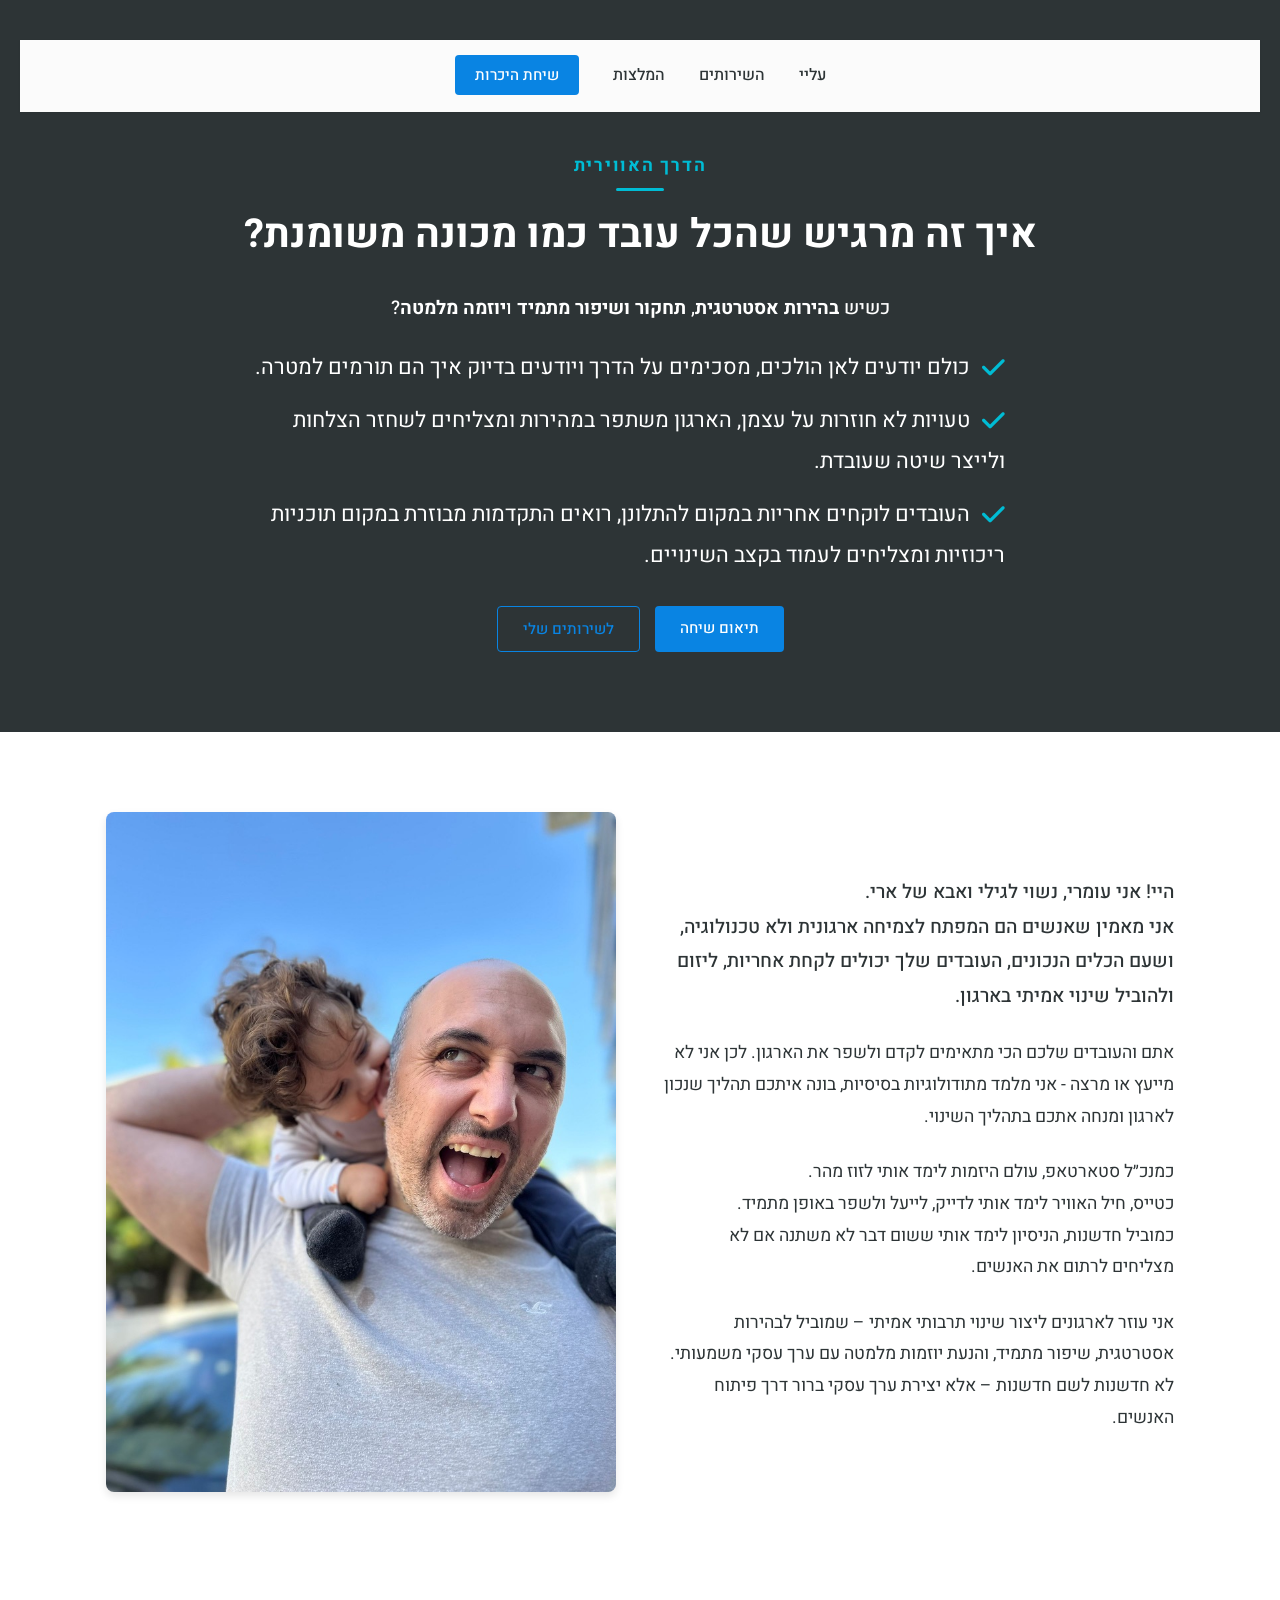
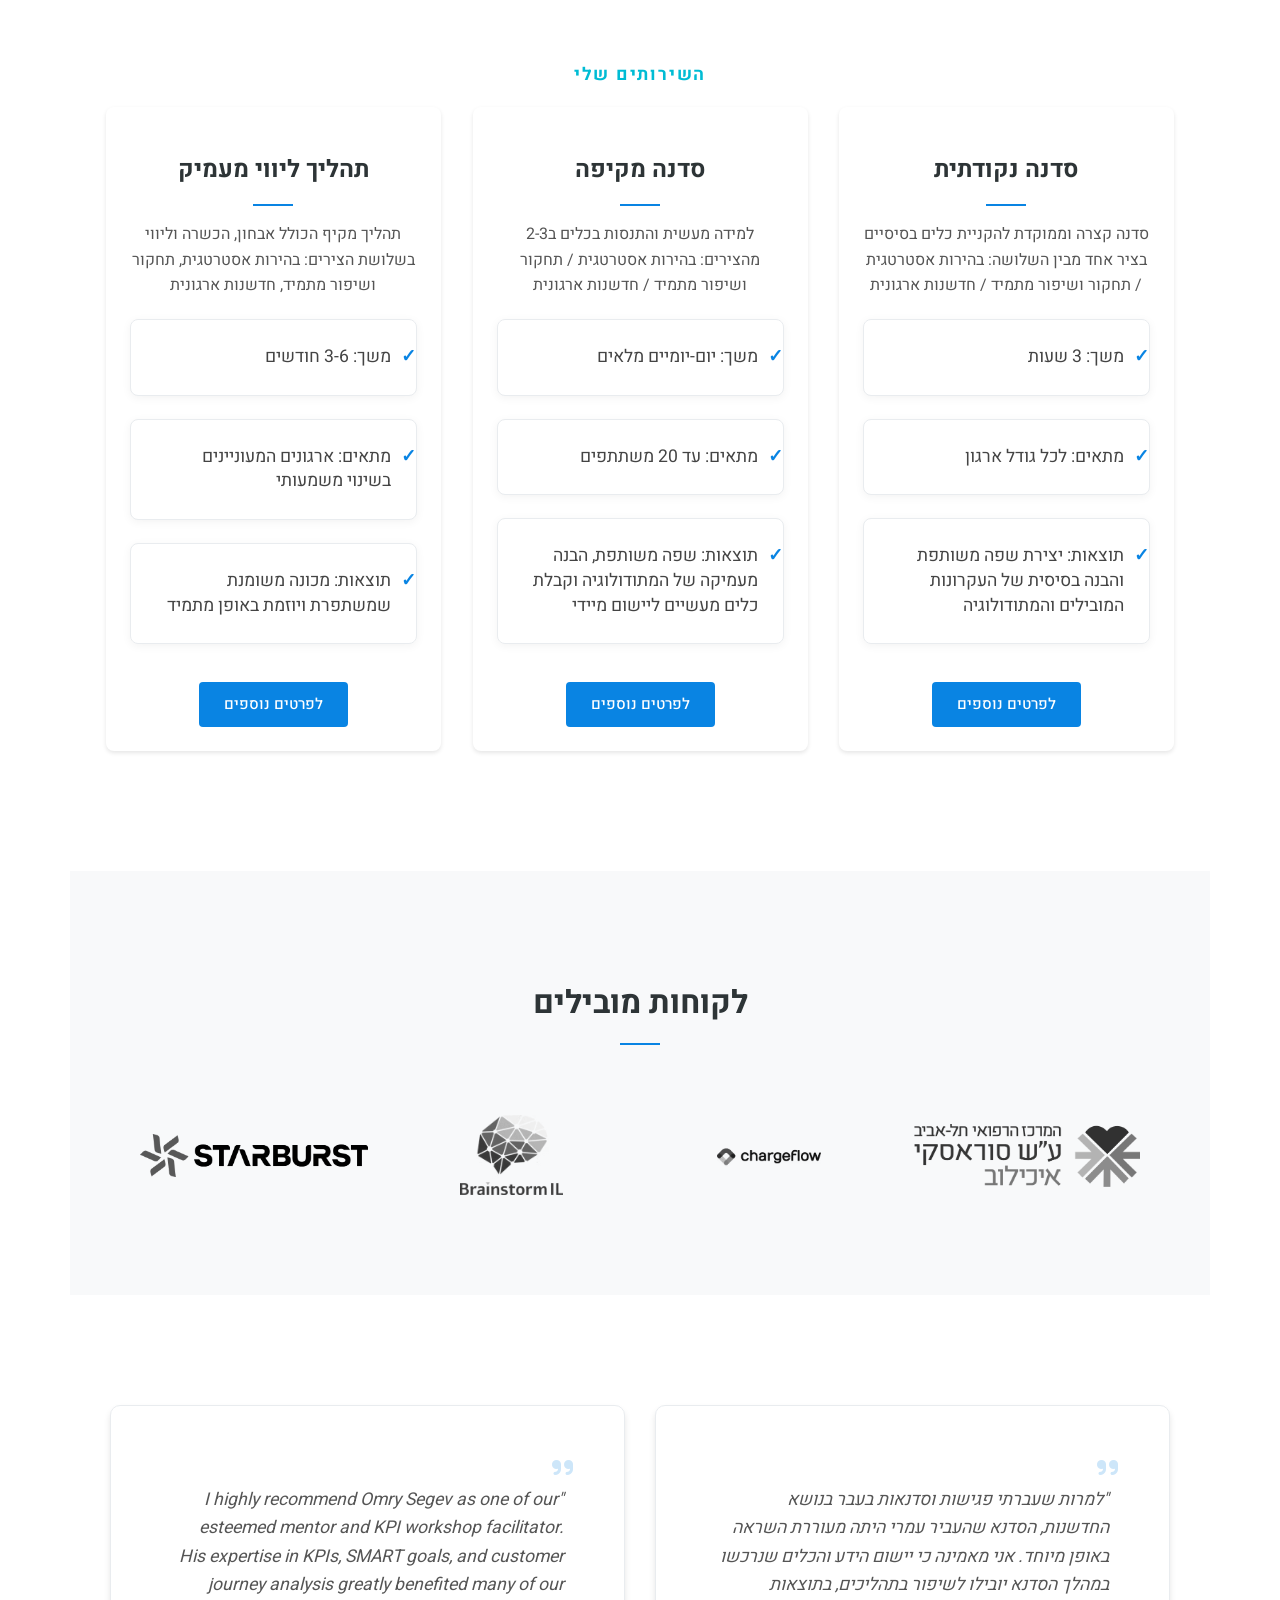
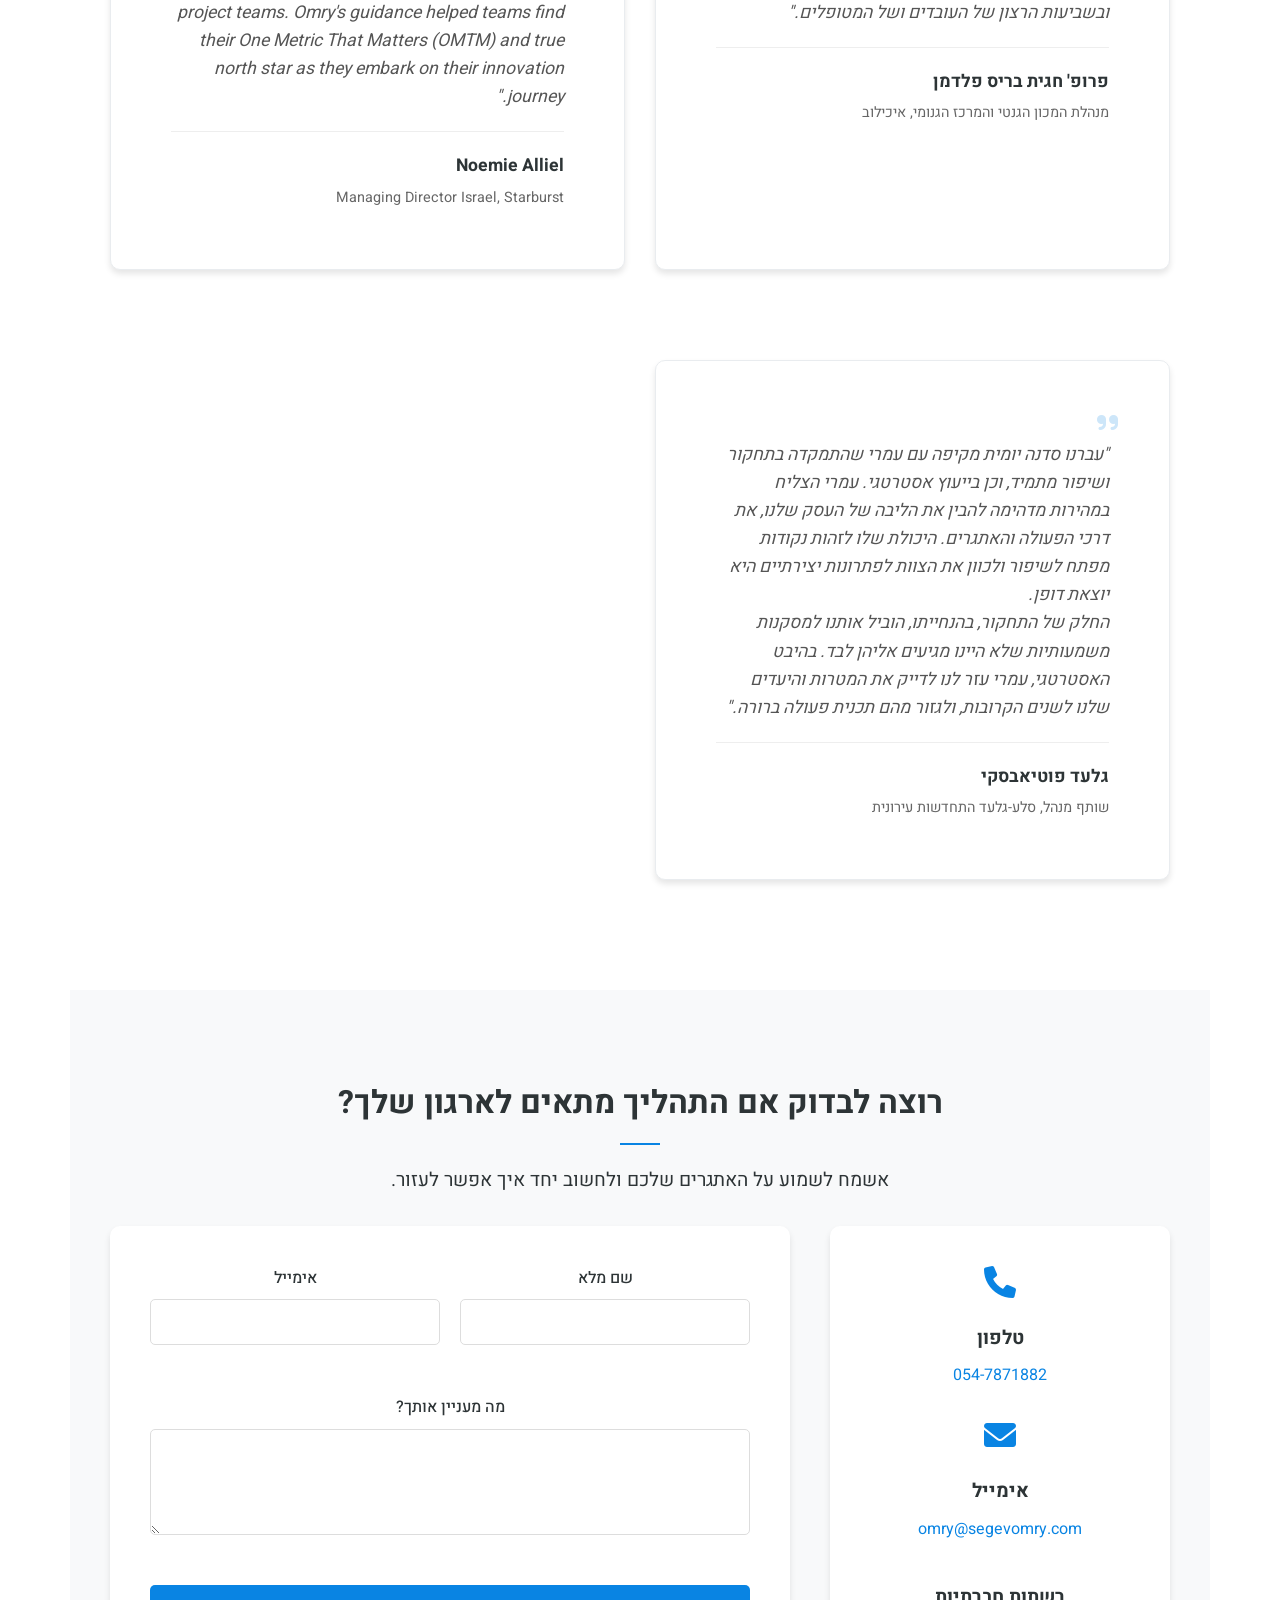
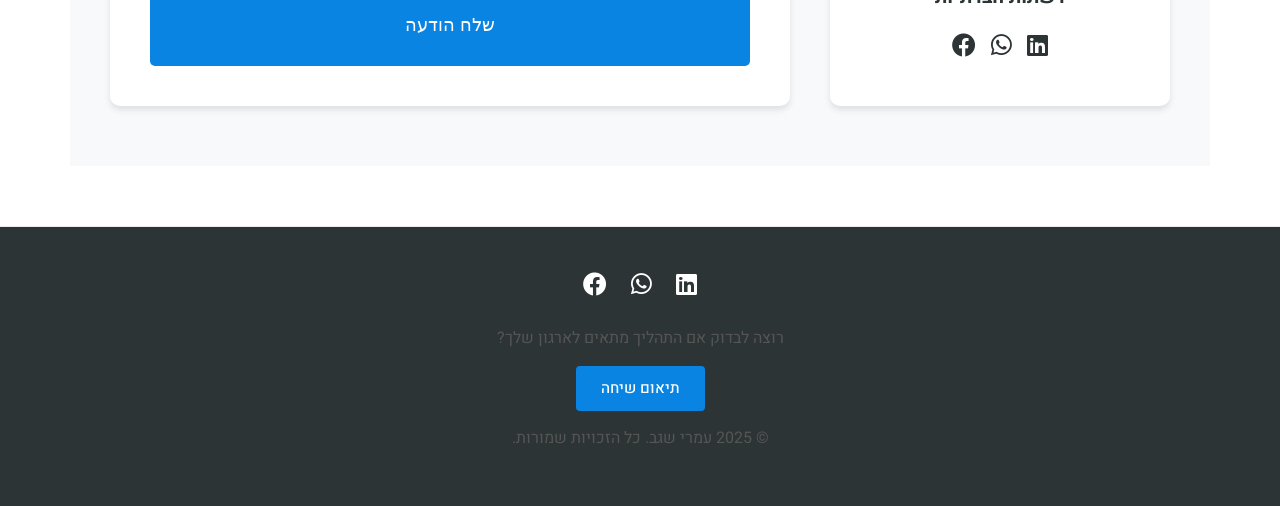
==== commit 305120fa: "Enhance homepage layout with new hero section, benefits list, and service descriptions. Update testi" ====
--- a/index.html
+++ b/index.html
@@ -67,6 +67,55 @@
             transform: translateY(-2px);
             box-shadow: 0 8px 25px rgba(0, 0, 0, 0.1);
         }
+
+        .hero-eyebrow {
+            color: #00bcd4;
+            font-size: 1.1rem;
+            letter-spacing: 0.1em;
+            margin-bottom: 8px;
+            font-weight: 700;
+            text-align: center;
+        }
+        .hero-eyebrow-underline {
+            width: 48px;
+            height: 3px;
+            background: #00bcd4;
+            margin: 0 auto 18px auto;
+            border-radius: 2px;
+        }
+        .hero-benefits {
+            text-align: right;
+            list-style: none;
+            padding: 0;
+            margin: 24px 0 0 0;
+            max-width: 1100px;
+            margin-left: auto;
+            margin-right: auto;
+        }
+        .hero-benefits li {
+            margin-bottom: 12px;
+            padding-right: 1.6em;
+            position: relative;
+            font-size: 1.35rem;
+            line-height: 1.9;
+        }
+        .hero-benefits li::before {
+            content: none;
+        }
+        .v-fa {
+            color: #00bcd4;
+            margin-left: 0.5em;
+            font-size: 1.2em;
+            vertical-align: middle;
+        }
+        .services-eyebrow {
+            color: #00bcd4;
+            font-size: 1.1rem;
+            letter-spacing: 0.1em;
+            margin-bottom: 18px;
+            font-weight: 700;
+            text-align: center;
+        }
     </style>
 </head>
 <body>
@@ -80,8 +129,19 @@
             <a href="#contact" class="btn-primary">שיחת היכרות</a>
         </nav>
         <div class="hero-content">
-            <h1 class="fade-in">העובדים שלך לא צריכים עוד רעיונות</h1>
-            <p class="fade-in fade-in-delay-1">הם צריכים את הכלים להניע תהליכים מבפנים. תהליך קצר, מדויק ומעשי – הצתת יצר היזמות, לקיחת אחריות, שיפור תהליכים והנעת שינוי ארגוני אמיתי.</p>
+            <div class="hero-eyebrow fade-in">הדרך האווירית</div>
+            <div class="hero-eyebrow-underline fade-in"></div>
+            <h1 class="fade-in" style="margin-bottom: 32px;">
+                 איך זה מרגיש שהכל עובד כמו מכונה משומנת?
+            </h1>
+            <div class="hero-lead fade-in fade-in-delay-1" style="font-size:1.18rem; text-align:center; margin-top:10px; margin-bottom:10px; font-weight:500;">
+                כשיש <strong>בהירות אסטרטגית</strong>, <strong>תחקור ושיפור מתמיד</strong> ו<strong>יוזמה מלמטה</strong>?
+            </div>
+            <ul class="hero-benefits fade-in fade-in-delay-1">
+                <li><i class="fa fa-check v-fa"></i>כולם יודעים לאן הולכים, מסכימים על הדרך ויודעים בדיוק איך הם תורמים למטרה.</li>
+                <li><i class="fa fa-check v-fa"></i>טעויות לא חוזרות על עצמן, הארגון משתפר במהירות ומצליחים לשחזר הצלחות ולייצר שיטה שעובדת.</li>
+                <li><i class="fa fa-check v-fa"></i>העובדים לוקחים אחריות במקום להתלונן, רואים התקדמות מבוזרת במקום תוכניות ריכוזיות ומצליחים לעמוד בקצב השינויים.</li>
+            </ul>
             <div class="hero-buttons fade-in fade-in-delay-2">
                 <a href="#contact" class="btn-primary shimmer-button">תיאום שיחה</a>
                 <a href="#services" class="btn-secondary">לשירותים שלי</a>
@@ -93,12 +153,13 @@
         <section id="about" class="about">
             <div class="about-content">
                 <div class="about-text fade-in">
-                    <p>היי! אני עומרי, נשוי לגילי ואבא גאה לארי הקטן. <br>אני מאמין שאנשים הם המפתח לצמיחה ארגונית ולא עוד טכנולוגיה, ושעם הכלים הנכונים, העובדים שלך יכולים לקחת אחריות, ליזום ולהוביל שינוי אמיתי בארגון.</p>
-                    <p>אני לא מלמד מתודולוגיה, אני משנה תפיסה של אנשים. <br>אני נותן להם את הכלים ליזום ומנחה אותם להצליח בתהליך השינוי.<br>
-                    חיל האוויר לימד אותי לדייק, לייעל ולשפר. <br>עולם היזמות לימד אותי לזוז מהר.<br>
-                    הניסיון בחדשנות ארגונית לימד אותי ששום דבר לא משתנה אם לא מצליחים לרתום את האנשים.</p>
-                    <p>אני עוזר לארגונים לייצר שינוי תרבותי אמיתי – שמוביל לשיפור תהליכים, פתרון בעיות והנעת יוזמות עם ערך עסקי.<br>
-                    לא חדשנות לשם חדשנות – אלא תוצאה מדידה דרך אנשים.</p>
+                    <p>היי! אני עומרי, נשוי לגילי ואבא של ארי. <br>אני מאמין שאנשים הם המפתח לצמיחה ארגונית ולא טכנולוגיה, ושעם הכלים הנכונים, העובדים שלך יכולים לקחת אחריות, ליזום ולהוביל שינוי אמיתי בארגון.</p>
+                    <p>אתם והעובדים שלכם הכי מתאימים לקדם ולשפר את הארגון. לכן אני לא מייעץ או מרצה - אני מלמד מתודולוגיות בסיסיות, בונה איתכם תהליך שנכון לארגון ומנחה אתכם בתהליך השינוי.</p>
+                    <p>כמנכ״ל סטארטאפ, עולם היזמות לימד אותי לזוז מהר.<br>
+                    כטייס, חיל האוויר לימד אותי לדייק, לייעל ולשפר באופן מתמיד.<br>
+                    כמוביל חדשנות, הניסיון לימד אותי ששום דבר לא משתנה אם לא מצליחים לרתום את האנשים.</p>
+                    <p>אני עוזר לארגונים ליצור שינוי תרבותי אמיתי – שמוביל לבהירות אסטרטגית, שיפור מתמיד, והנעת יוזמות מלמטה עם ערך עסקי משמעותי.<br>
+                    לא חדשנות לשם חדשנות – אלא יצירת ערך עסקי ברור דרך פיתוח האנשים.</p>
                 </div>
                 <div class="about-image fade-in fade-in-delay-1">
                     <img src="images/AA27648A-0CF6-400A-96C6-9D86857A4753_1_105_c.jpeg" alt="עמרי שגב">
@@ -107,15 +168,16 @@
         </section>
 
         <section id="services" class="services">
+            <div class="services-eyebrow fade-in">השירותים שלי</div>
             <div class="services-grid">
                 <div class="service-item gentle-hover fade-in">
                     <div class="service-content">
-                        <h2>קורס מיני</h2>
-                        <p>סדנה קצרה וממוקדת להקניית כלים בסיסיים לחדשנות ארגונית</p>
+                        <h2>סדנה נקודתית</h2>
+                        <p>סדנה קצרה וממוקדת להקניית כלים בסיסיים בציר אחד מבין השלושה: בהירות אסטרטגית / תחקור ושיפור מתמיד / חדשנות ארגונית</p>
                         <ul class="service-details">
                             <li>משך: 3 שעות</li>
                             <li>מתאים: לכל גודל ארגון</li>
-                            <li>תוצאות: הבנה בסיסית של עקרונות החדשנות</li>
+                            <li>תוצאות: יצירת שפה משותפת והבנה בסיסית של העקרונות המובילים והמתודולוגיה </li>
                         </ul>
                         <a href="#contact" class="btn-primary shimmer-button">לפרטים נוספים</a>
                     </div>
@@ -123,12 +185,12 @@
 
                 <div class="service-item gentle-hover fade-in fade-in-delay-1">
                     <div class="service-content">
-                        <h2>סדנה חד-יומית</h2>
-                        <p>יום שלם של למידה מעשית והתנסות בכלים לחדשנות ארגונית</p>
+                        <h2>סדנה מקיפה</h2>
+                        <p>למידה מעשית והתנסות בכלים ב2-3 מהצירים: בהירות אסטרטגית / תחקור ושיפור מתמיד / חדשנות ארגונית</p>
                         <ul class="service-details">
-                            <li>משך: יום מלא</li>
-                            <li>מתאים: צוותים של עד 20 משתתפים</li>
-                            <li>תוצאות: כלים מעשיים ליישום מיידי</li>
+                            <li>משך: יום-יומיים מלאים</li>
+                            <li>מתאים: עד 20 משתתפים</li>
+                            <li>תוצאות: שפה משותפת, הבנה מעמיקה של המתודולוגיה וקבלת כלים מעשיים ליישום מיידי</li>
                         </ul>
                         <a href="#contact" class="btn-primary shimmer-button">לפרטים נוספים</a>
                     </div>
@@ -136,12 +198,12 @@
 
                 <div class="service-item gentle-hover fade-in fade-in-delay-2">
                     <div class="service-content">
-                        <h2>תהליך מעמיק</h2>
-                        <p>תהליך מקיף הכולל אבחון, הכשרה וליווי לאורך זמן</p>
+                        <h2>תהליך ליווי מעמיק</h2>
+                        <p>תהליך מקיף הכולל אבחון, הכשרה וליווי בשלושת הצירים: בהירות אסטרטגית, תחקור ושיפור מתמיד, חדשנות ארגונית</p>
                         <ul class="service-details">
                             <li>משך: 3-6 חודשים</li>
                             <li>מתאים: ארגונים המעוניינים בשינוי משמעותי</li>
-                            <li>תוצאות: שינוי ארגוני אמיתי ומוכח</li>
+                            <li>תוצאות: מכונה משומנת שמשתפרת ויוזמת באופן מתמיד</li>
                         </ul>
                         <a href="#contact" class="btn-primary shimmer-button">לפרטים נוספים</a>
                     </div>
@@ -192,6 +254,16 @@
                         </div>
                     </div>
                 </div>
+                <div class="testimonial-card gentle-hover fade-in fade-in-delay-2">
+                    <div class="testimonial-content">
+                        <i class="fas fa-quote-right"></i>
+                        <p>"עברנו סדנה יומית מקיפה עם עמרי שהתמקדה בתחקור ושיפור מתמיד, וכן בייעוץ אסטרטגי. עמרי הצליח במהירות מדהימה להבין את הליבה של העסק שלנו, את דרכי הפעולה והאתגרים. היכולת שלו לזהות נקודות מפתח לשיפור ולכוון את הצוות לפתרונות יצירתיים היא יוצאת דופן.<br>החלק של התחקור, בהנחייתו, הוביל אותנו למסקנות משמעותיות שלא היינו מגיעים אליהן לבד. בהיבט האסטרטגי, עמרי עזר לנו לדייק את המטרות והיעדים שלנו לשנים הקרובות, ולגזור מהם תכנית פעולה ברורה."</p>
+                        <div class="testimonial-author">
+                            <h3>גלעד פוטיאבסקי</h3>
+                            <p>שותף מנהל, סלע-גלעד התחדשות עירונית</p>
+                        </div>
+                    </div>
+                </div>
             </div>
         </section>
 
@@ -246,7 +318,7 @@
         </div>
         <p>רוצה לבדוק אם התהליך מתאים לארגון שלך?</p>
         <a href="#contact" class="btn-primary">תיאום שיחה</a>
-        <p>&copy; 2024 עמרי שגב. כל הזכויות שמורות.</p>
+        <p>&copy; 2025 עמרי שגב. כל הזכויות שמורות.</p>
     </footer>
 
     <script>
--- a/css/style.css
+++ b/css/style.css
@@ -267,12 +267,12 @@
 }
 
 .testimonial-card {
-    max-width: 700px;
+    max-width: 100%;
     margin: 30px auto;
-    padding: 25px;
+    padding: 35px;
     background: white;
-    border-radius: 8px;
-    box-shadow: 0 2px 10px rgba(0,0,0,0.05);
+    border-radius: 12px;
+    box-shadow: 0 2px 16px rgba(0,0,0,0.07);
     border: 1px solid var(--border-color);
     opacity: 1;
     transform: translateY(0);
@@ -729,6 +729,14 @@
 .service-content p {
     margin-bottom: 20px;
     color: #555;
+    text-align: center;
+}
+
+.service-content .btn-primary {
+    display: block;
+    margin: 20px auto 0 auto;
+    text-align: center;
+    width: fit-content;
 }
 
 .service-content ul {
@@ -953,7 +961,7 @@
 
 .testimonials-grid {
     display: grid;
-    grid-template-columns: repeat(auto-fit, minmax(300px, 1fr));
+    grid-template-columns: repeat(auto-fit, minmax(450px, 1fr));
     gap: 30px;
     max-width: 1200px;
     margin: 0 auto;
@@ -1464,8 +1472,16 @@
 }
 
 .service-content p {
-    margin-bottom: 1.5rem;
-    line-height: 1.6;
+    margin-bottom: 20px;
+    color: #555;
+    text-align: center;
+}
+
+.service-content .btn-primary {
+    display: block;
+    margin: 20px auto 0 auto;
+    text-align: center;
+    width: fit-content;
 }
 
 .service-details {
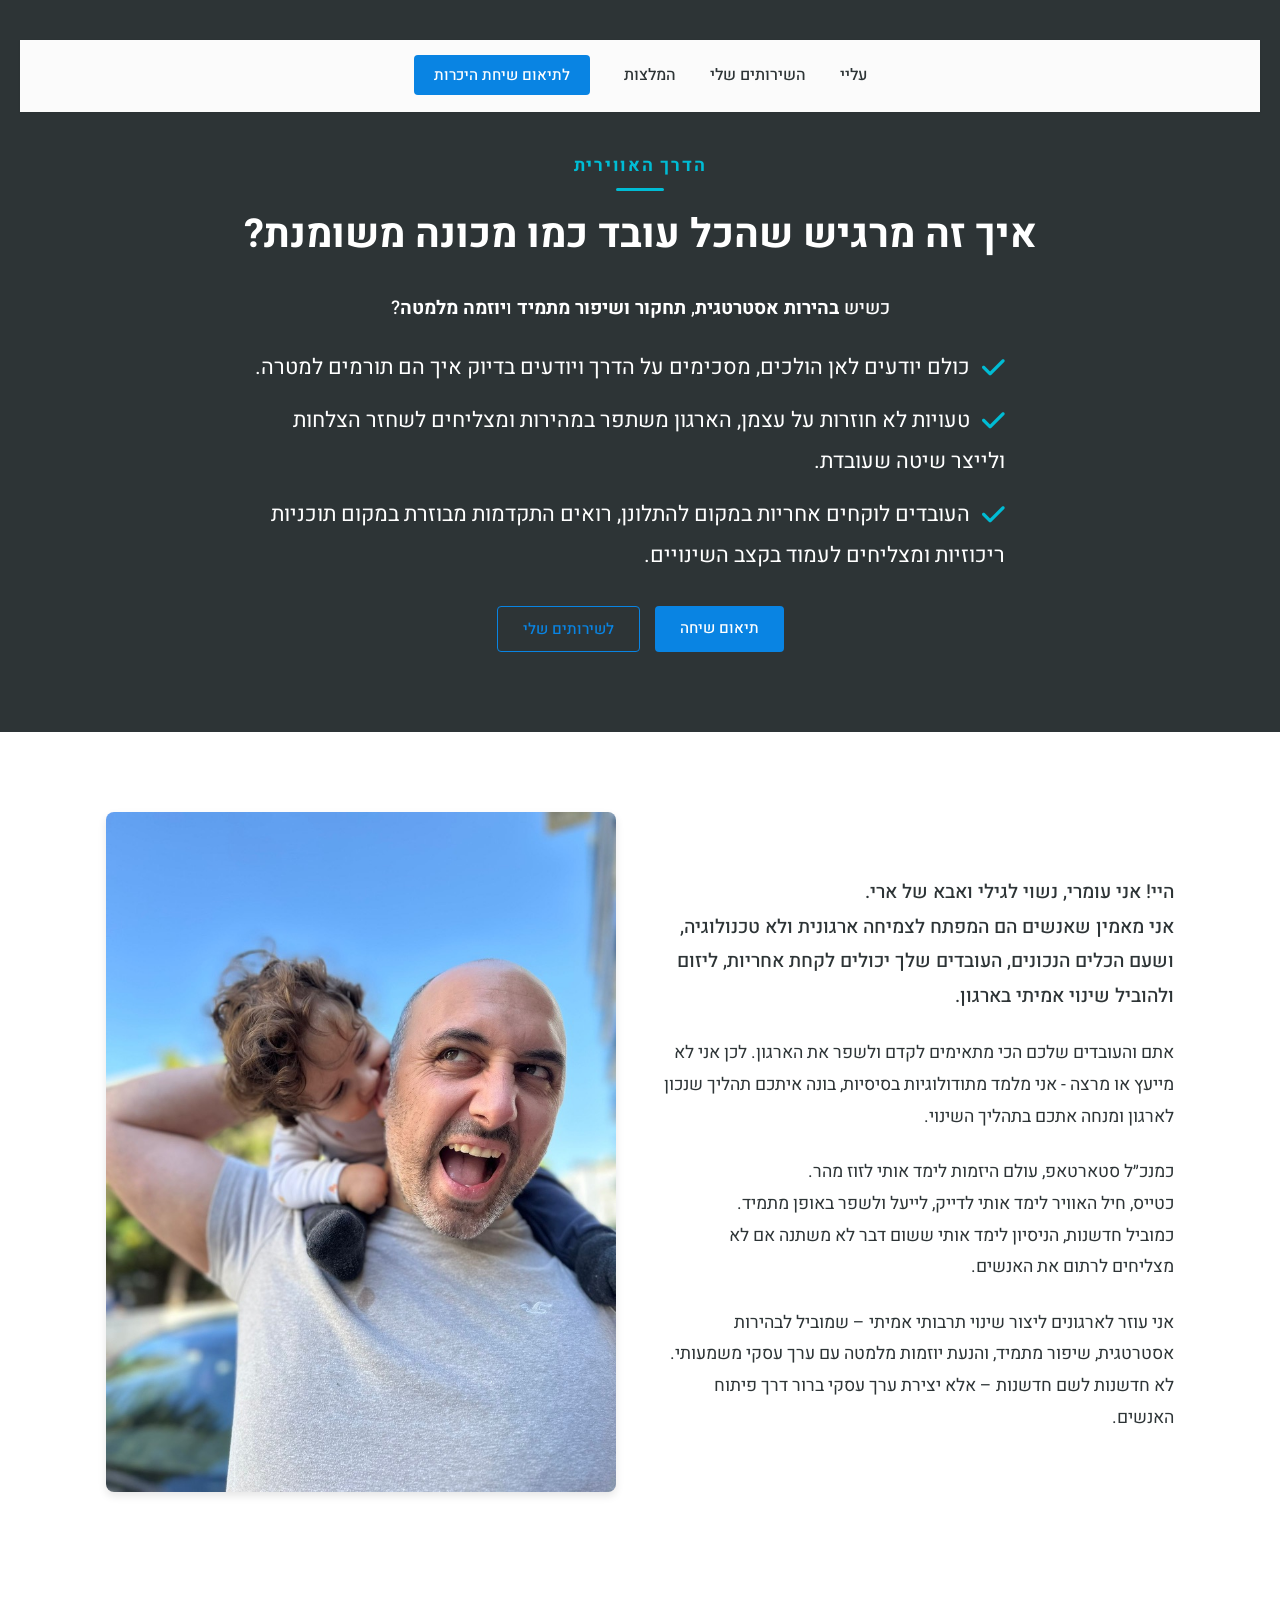
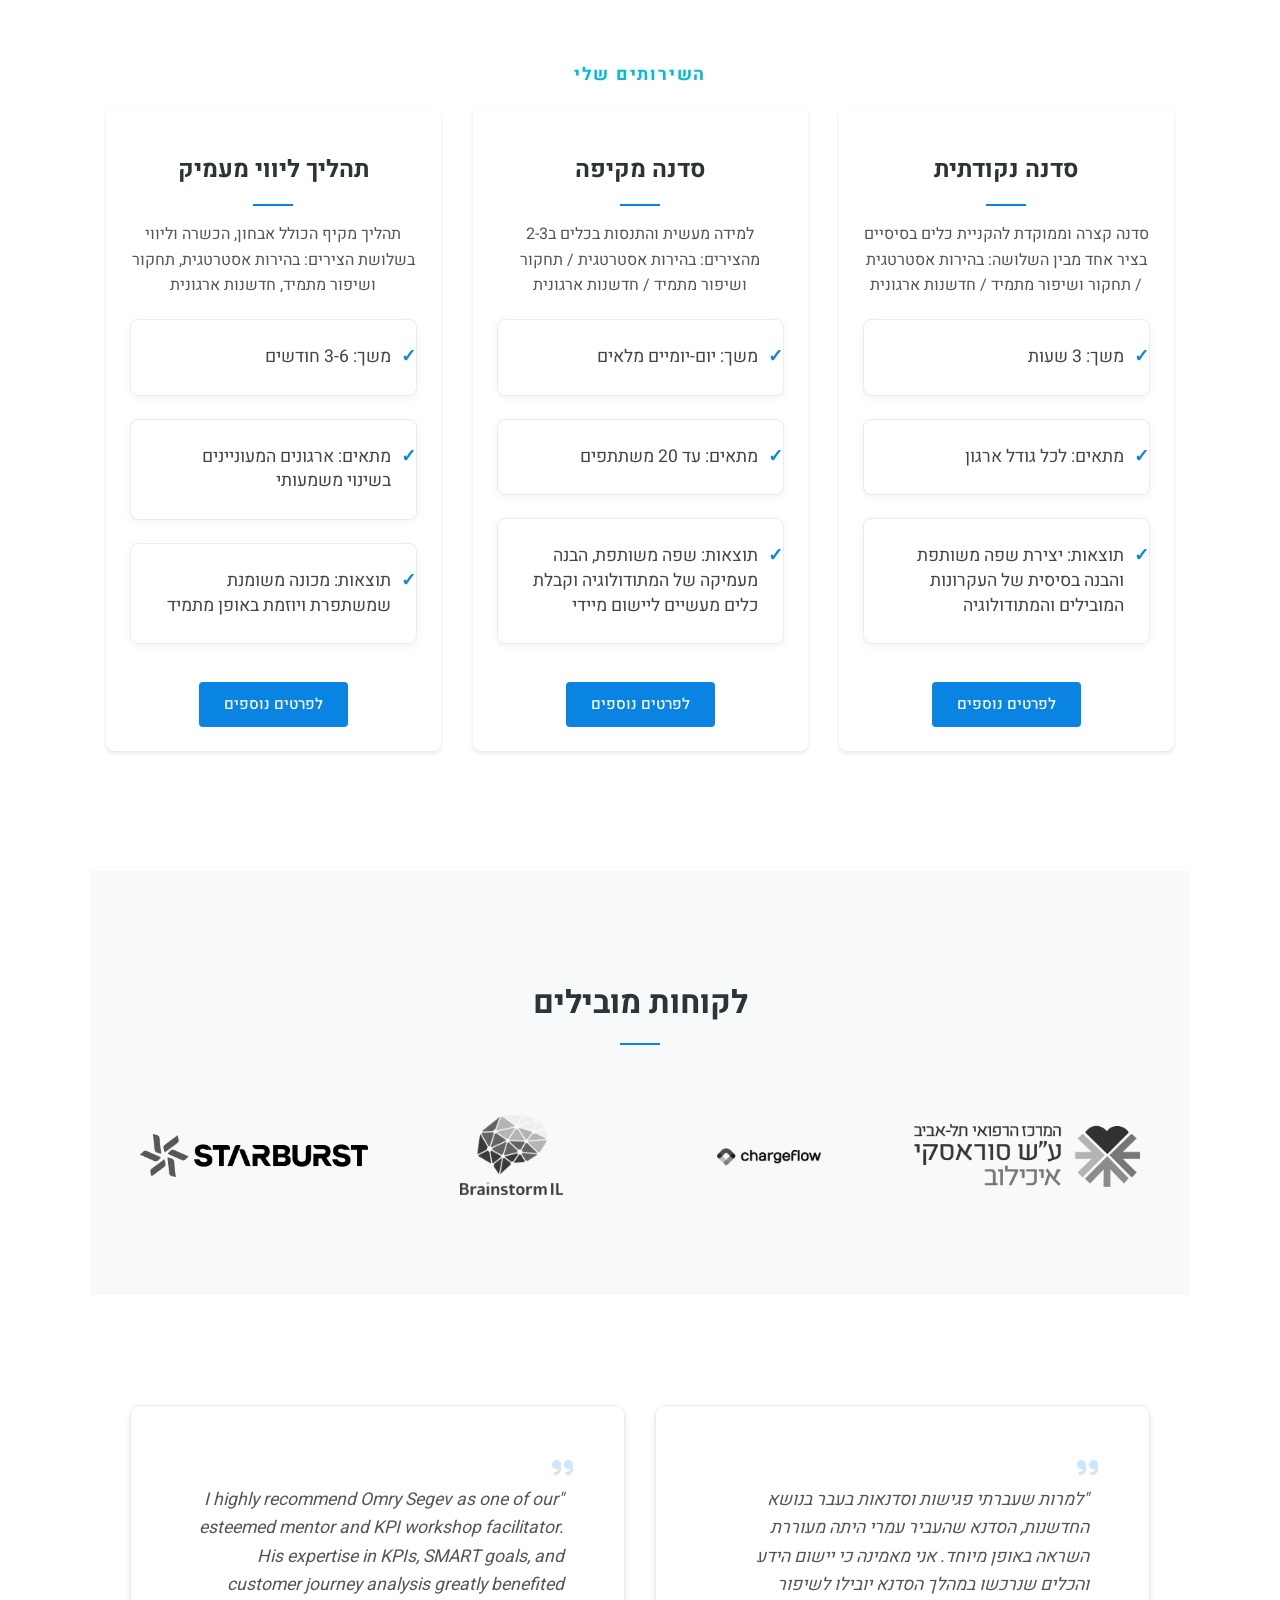
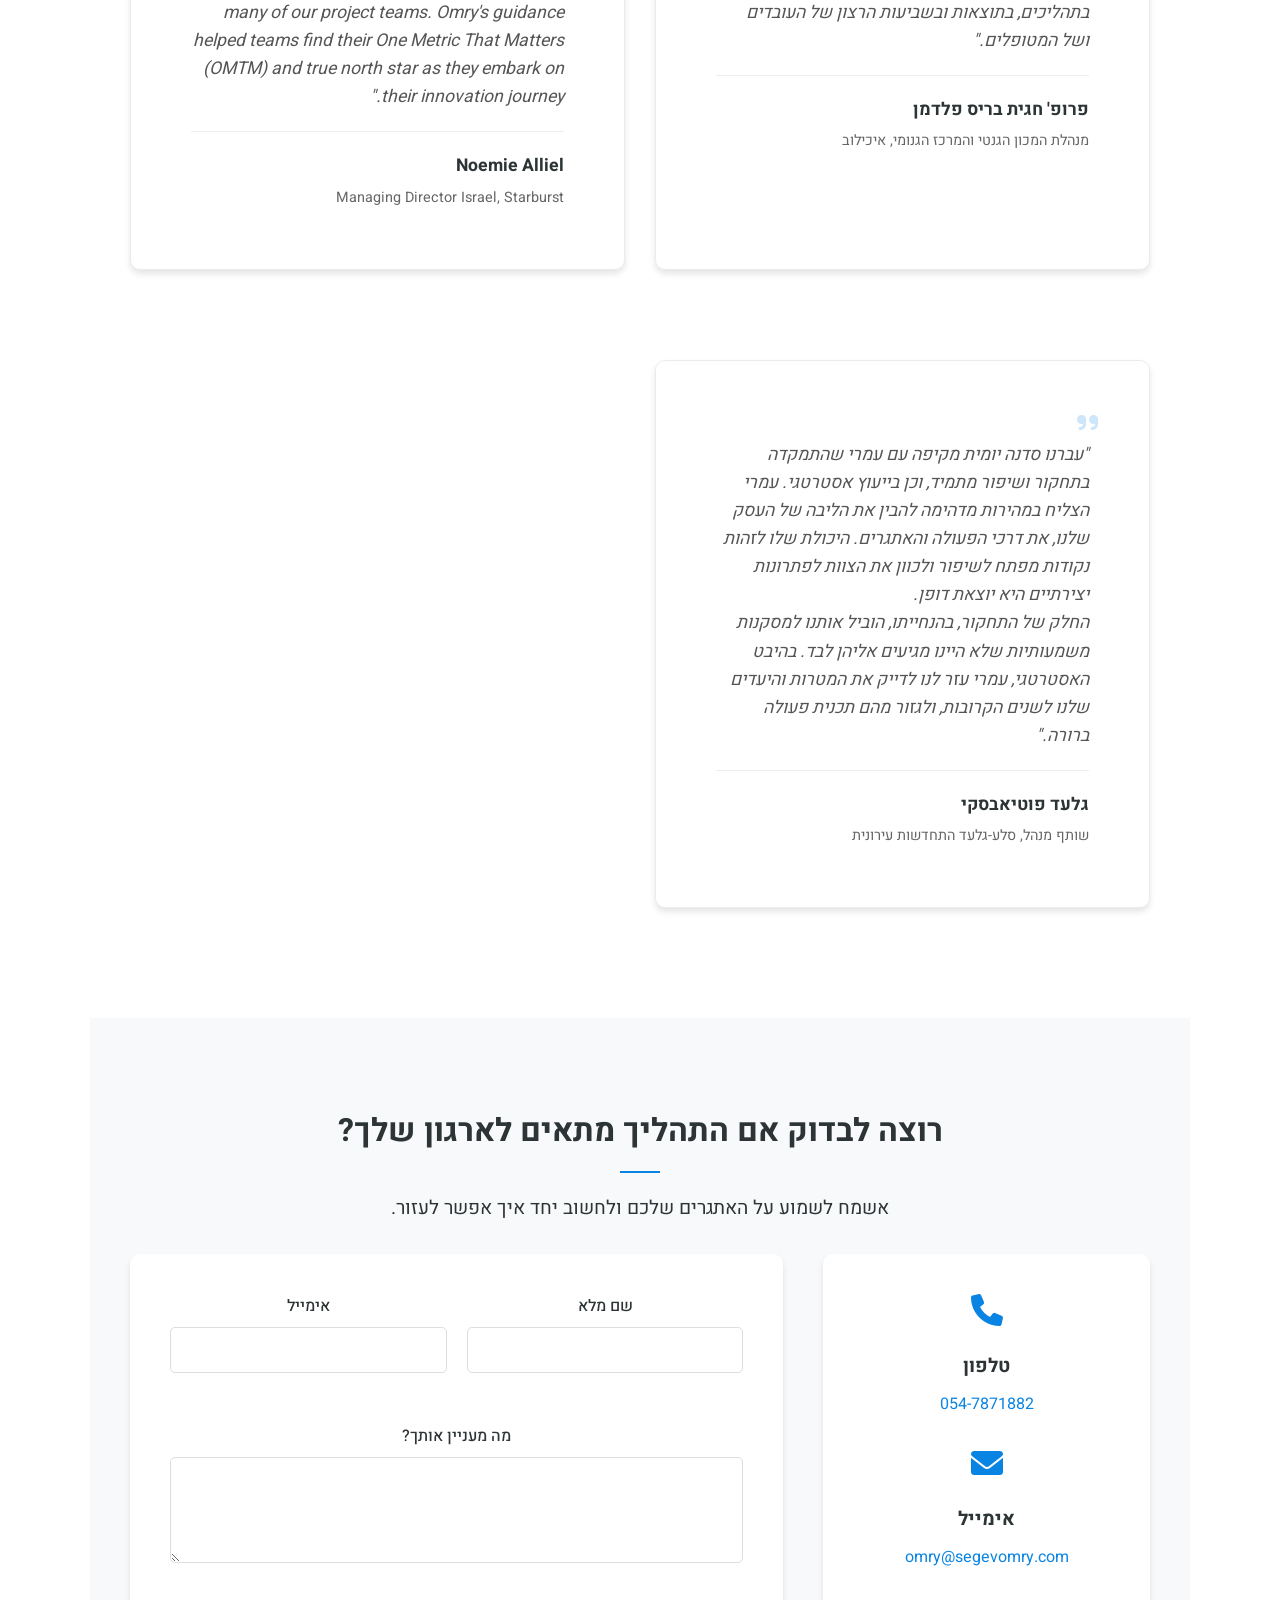
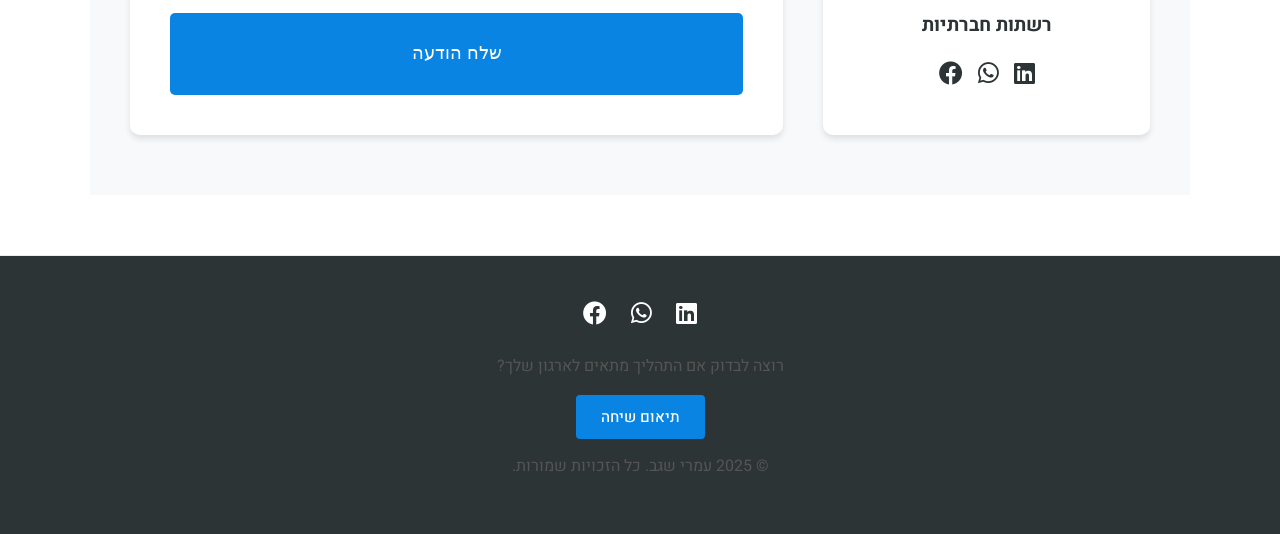
==== commit 97e4a6b8: "Update navigation links for clarity and enhance mobile responsiveness. Add functionality to close th" ====
--- a/index.html
+++ b/index.html
@@ -124,9 +124,9 @@
         <div class="nav-overlay"></div>
         <nav>
             <a href="#about">עליי</a>
-            <a href="#services">השירותים</a>
+            <a href="#services">השירותים שלי</a>
             <a href="#testimonials">המלצות</a>
-            <a href="#contact" class="btn-primary">שיחת היכרות</a>
+            <a href="#contact" class="btn-primary">לתיאום שיחת היכרות</a>
         </nav>
         <div class="hero-content">
             <div class="hero-eyebrow fade-in">הדרך האווירית</div>
@@ -291,7 +291,7 @@
                         </div>
                     </div>
                 </div>
-                <form class="contact-form" action="#" method="POST">
+                <form class="contact-form" action="https://formspree.io/f/mzzgoeea" method="POST">
                     <div class="form-group">
                         <label for="name">שם מלא</label>
                         <input type="text" id="name" name="name" required>
@@ -306,6 +306,9 @@
                     </div>
                     <button type="submit" class="submit-button shimmer-button">שלח הודעה</button>
                 </form>
+                <div id="thank-you-message" style="display:none; text-align:center; font-size:1.3rem; margin-top:30px;">
+                    תודה! ההודעה התקבלה ואחזור אליך בהקדם.
+                </div>
             </div>
         </section>
     </main>
@@ -434,6 +437,54 @@
         window.addEventListener('load', function() {
             window.scrollTo({ top: 0, behavior: 'smooth' });
         });
+
+        // טיפול בשליחת טופס יצירת קשר ב-AJAX ל-Formspree
+        document.addEventListener('DOMContentLoaded', function() {
+            var contactForm = document.querySelector('.contact-form');
+            var thankYou = document.getElementById('thank-you-message');
+            if (contactForm) {
+                contactForm.addEventListener('submit', function(e) {
+                    e.preventDefault();
+                    var formData = new FormData(contactForm);
+                    fetch('https://formspree.io/f/mzzgoeea', {
+                        method: 'POST',
+                        body: formData,
+                        headers: {
+                            'Accept': 'application/json'
+                        }
+                    })
+                    .then(function(response) {
+                        if (response.ok) {
+                            contactForm.style.display = 'none';
+                            if (thankYou) {
+                                thankYou.style.display = 'block';
+                            }
+                        } else {
+                            return response.json().then(function(data) {
+                                throw new Error(data.error || 'אירעה שגיאה בשליחת הטופס.');
+                            });
+                        }
+                    })
+                    .catch(function(error) {
+                        alert('אירעה שגיאה בשליחת הטופס: ' + error.message);
+                    });
+                });
+            }
+        });
+
+        // סגירת תפריט המבורגר אחרי לחיצה על קישור
+        document.addEventListener('DOMContentLoaded', function() {
+            document.querySelectorAll('nav a').forEach(function(link) {
+                link.addEventListener('click', function() {
+                    const nav = document.querySelector('nav');
+                    const overlay = document.querySelector('.nav-overlay');
+                    if (nav.classList.contains('active')) {
+                        nav.classList.remove('active');
+                        if (overlay) overlay.classList.remove('active');
+                    }
+                });
+            });
+        });
     </script>
 </body>
 </html>
--- a/css/style.css
+++ b/css/style.css
@@ -10,6 +10,11 @@
     --transition-speed: 0.3s;
     --section-spacing: 80px;
     --container-width: 1100px;
+}
+
+html, body {
+    max-width: 100vw;
+    overflow-x: hidden;
 }
 
 body {
@@ -108,6 +113,8 @@
     opacity: 1;
     transform: translateY(0);
     transition: opacity 0.5s ease-in-out, transform 0.5s ease-in-out;
+    width: 100%;
+    box-sizing: border-box;
 }
 
 section.fade-out {
@@ -442,17 +449,22 @@
 }
 
 .hamburger {
+    position: fixed;
+    right: 20px;
+    top: 20px;
+    z-index: 2000;
     display: none;
     font-size: 24px;
     cursor: pointer;
     background: none;
     border: none;
-    color: var(--primary-color);
-    position: absolute;
-    right: 20px;
-    top: 20px;
-    z-index: 1001;
+    color: #00bcd4 !important;
     padding: 10px;
+}
+
+.hamburger:hover,
+.hamburger:focus {
+    color: #0097a7 !important;
 }
 
 .hero-content {
@@ -1567,3 +1579,35 @@
     transform: translateY(-10px);
     box-shadow: 0 10px 20px rgba(0, 0, 0, 0.1);
 }
+
+@media (max-width: 600px) {
+    body {
+        font-size: 17px;
+        line-height: 1.7;
+    }
+    h1, header h1, .hero-content h1 {
+        font-size: 2rem;
+    }
+    h2, section h2, .services-eyebrow, .hero-eyebrow {
+        font-size: 1.4rem;
+    }
+    h3 {
+        font-size: 1.15rem;
+    }
+    p, .about-text, .service-content p, .testimonial-card p, .about-text p {
+        font-size: 1.05rem;
+    }
+    .btn-primary, .btn-secondary, .submit-button {
+        font-size: 1.1rem;
+        padding: 12px 0;
+    }
+    .about-text {
+        line-height: 1.8;
+    }
+    .service-content ul li, .service-details li {
+        font-size: 1.05rem;
+    }
+    .hero-benefits li {
+        font-size: 1rem !important;
+    }
+}
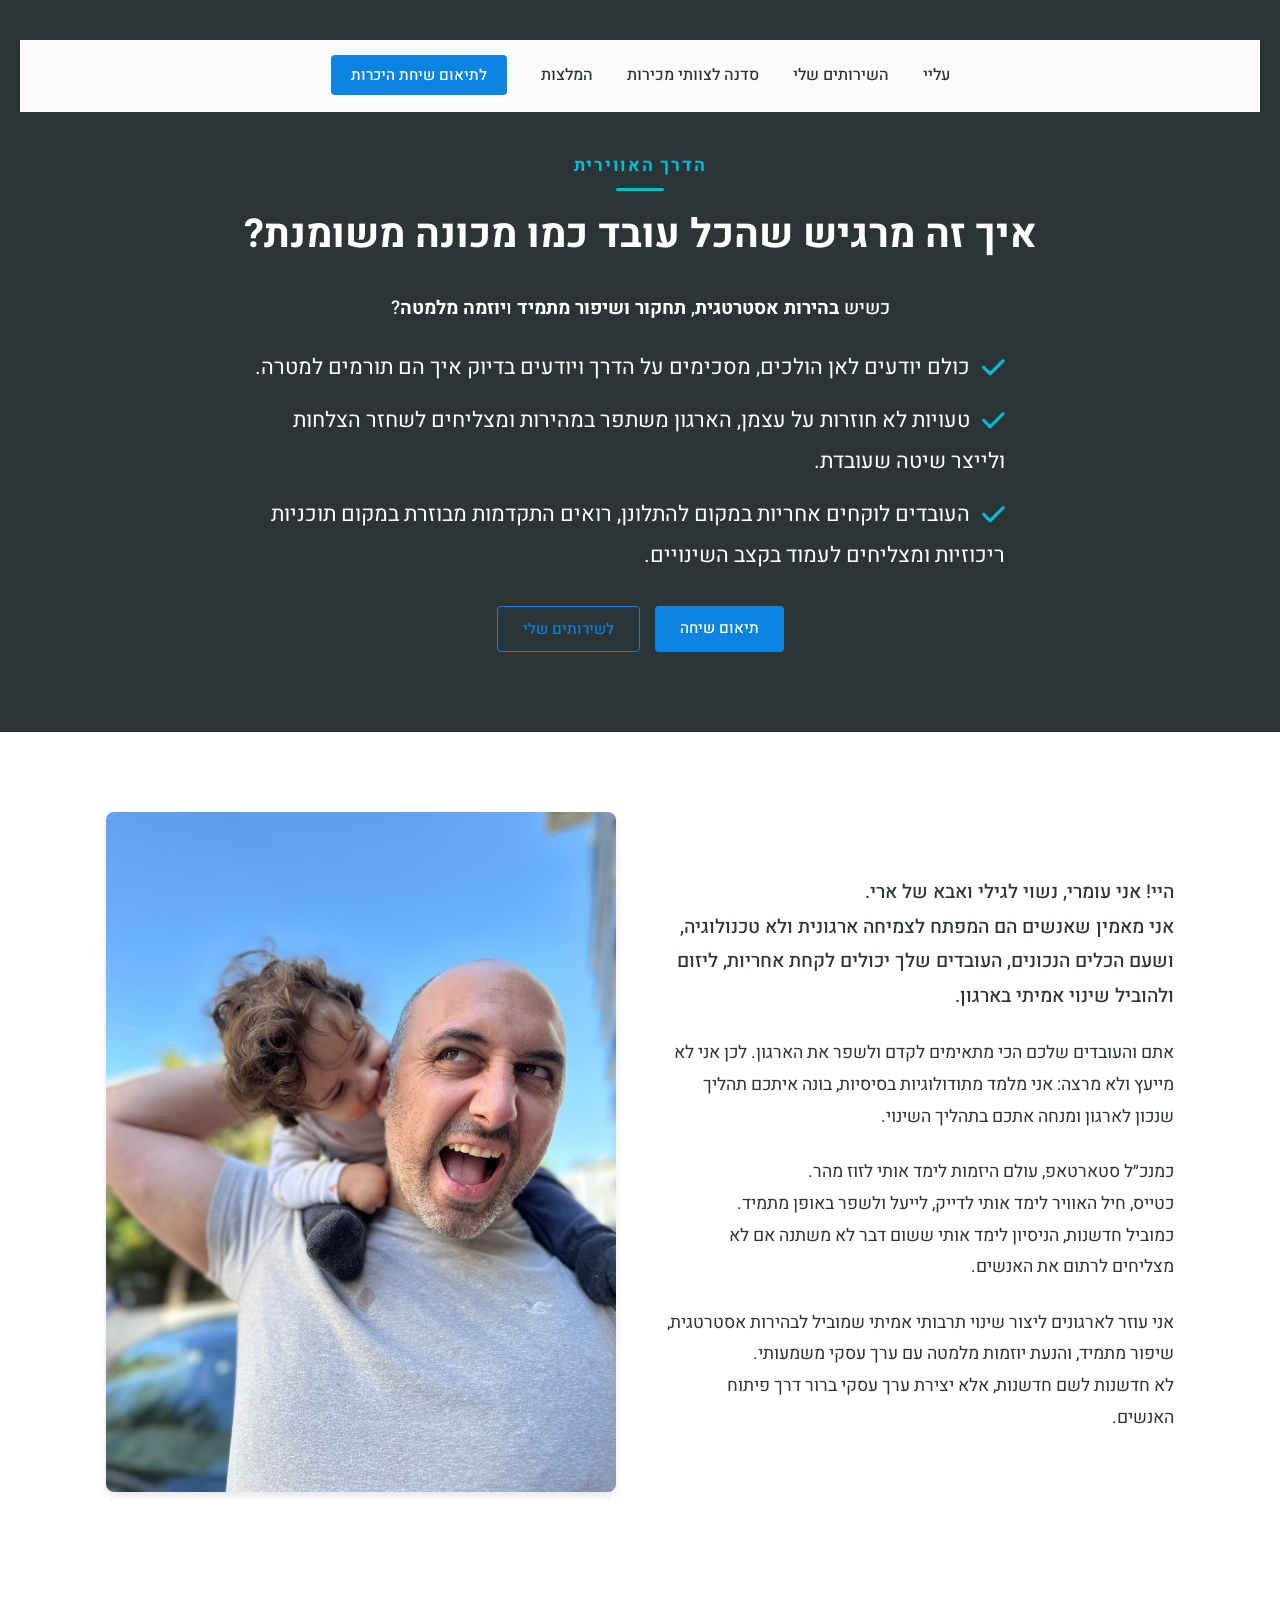
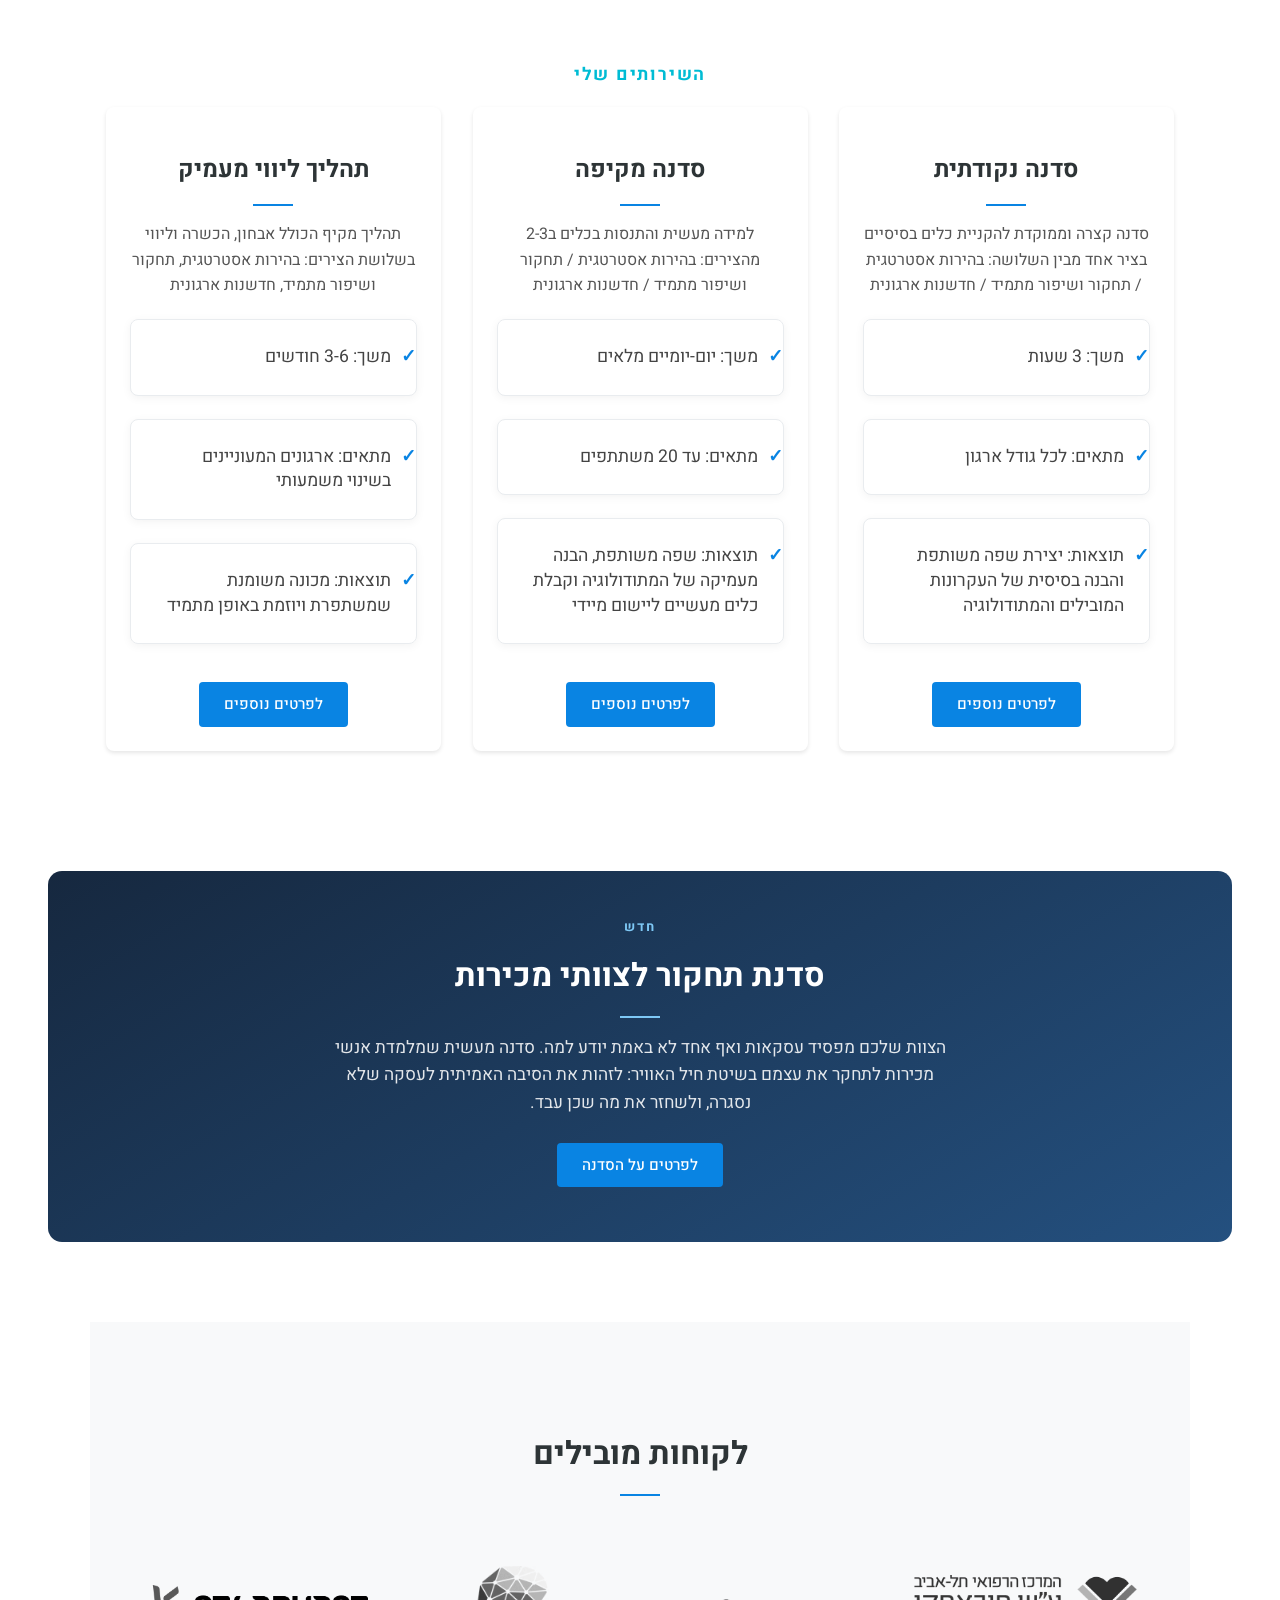
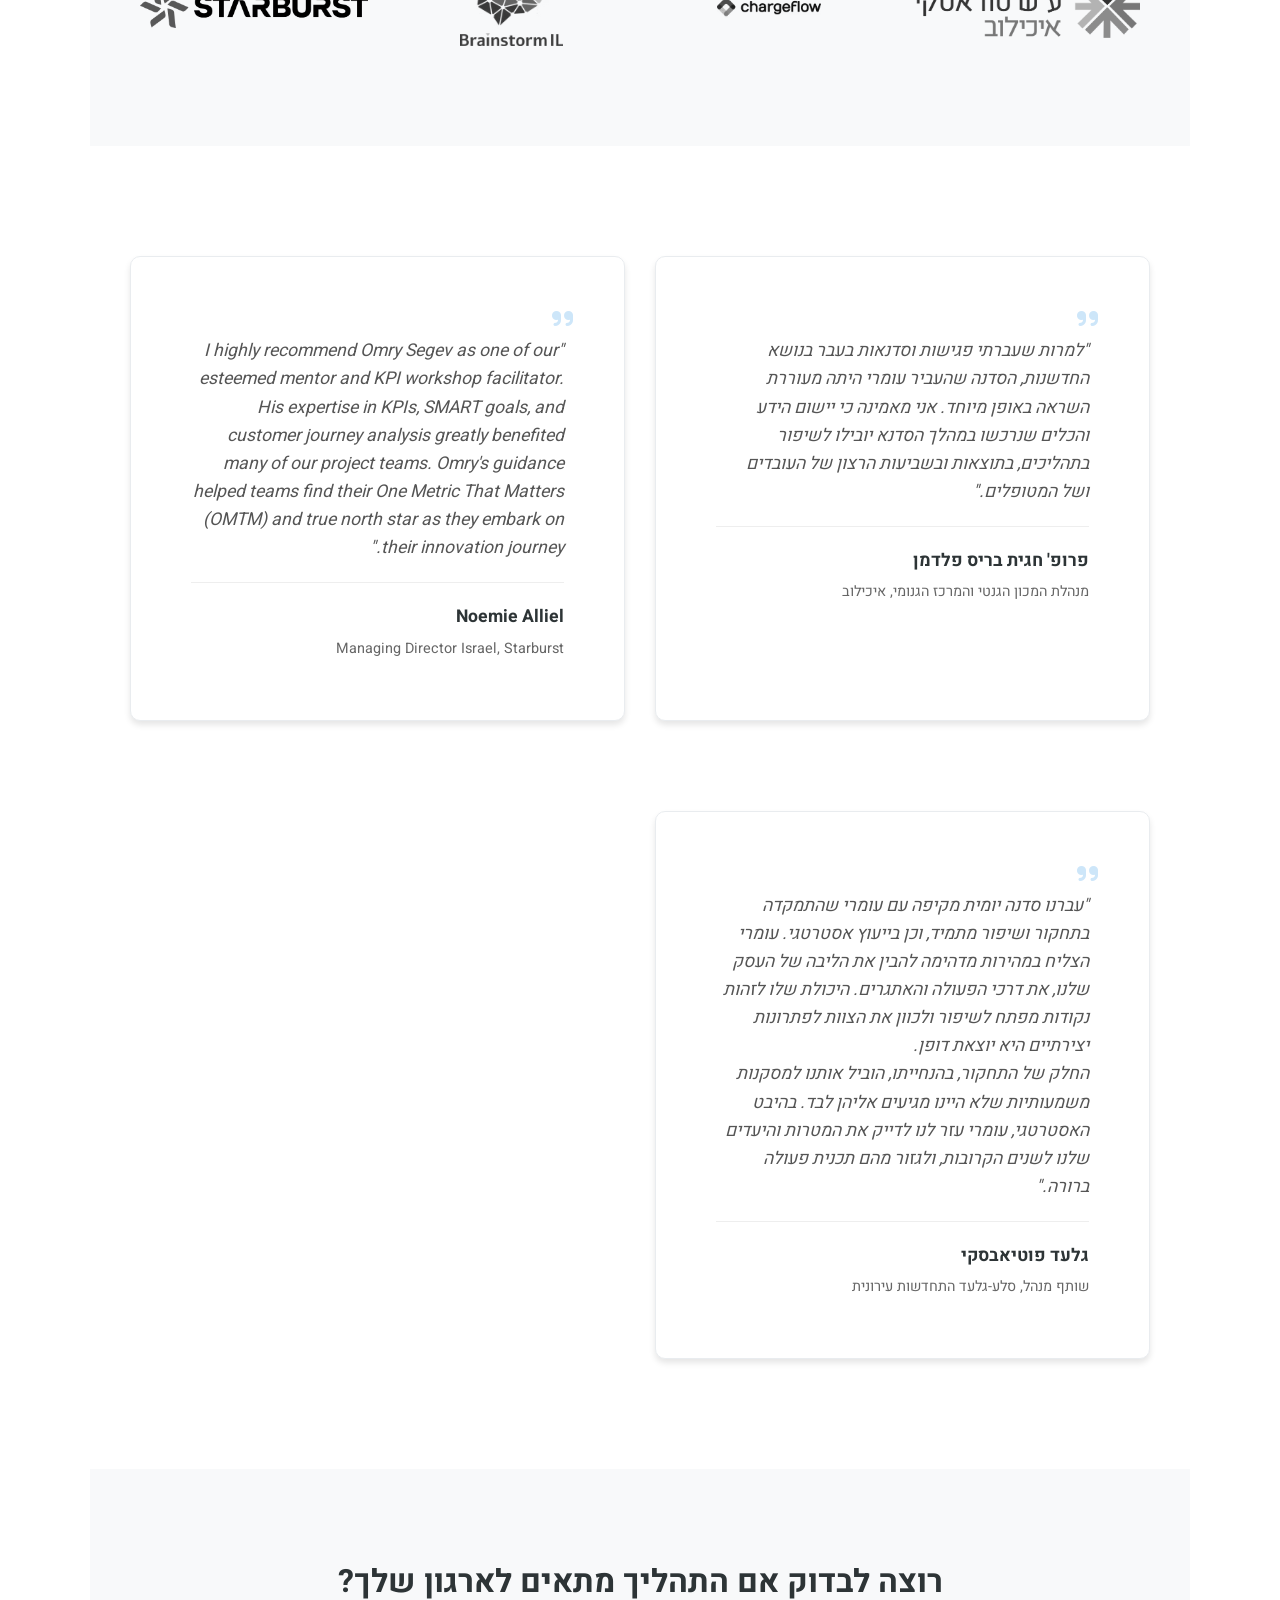
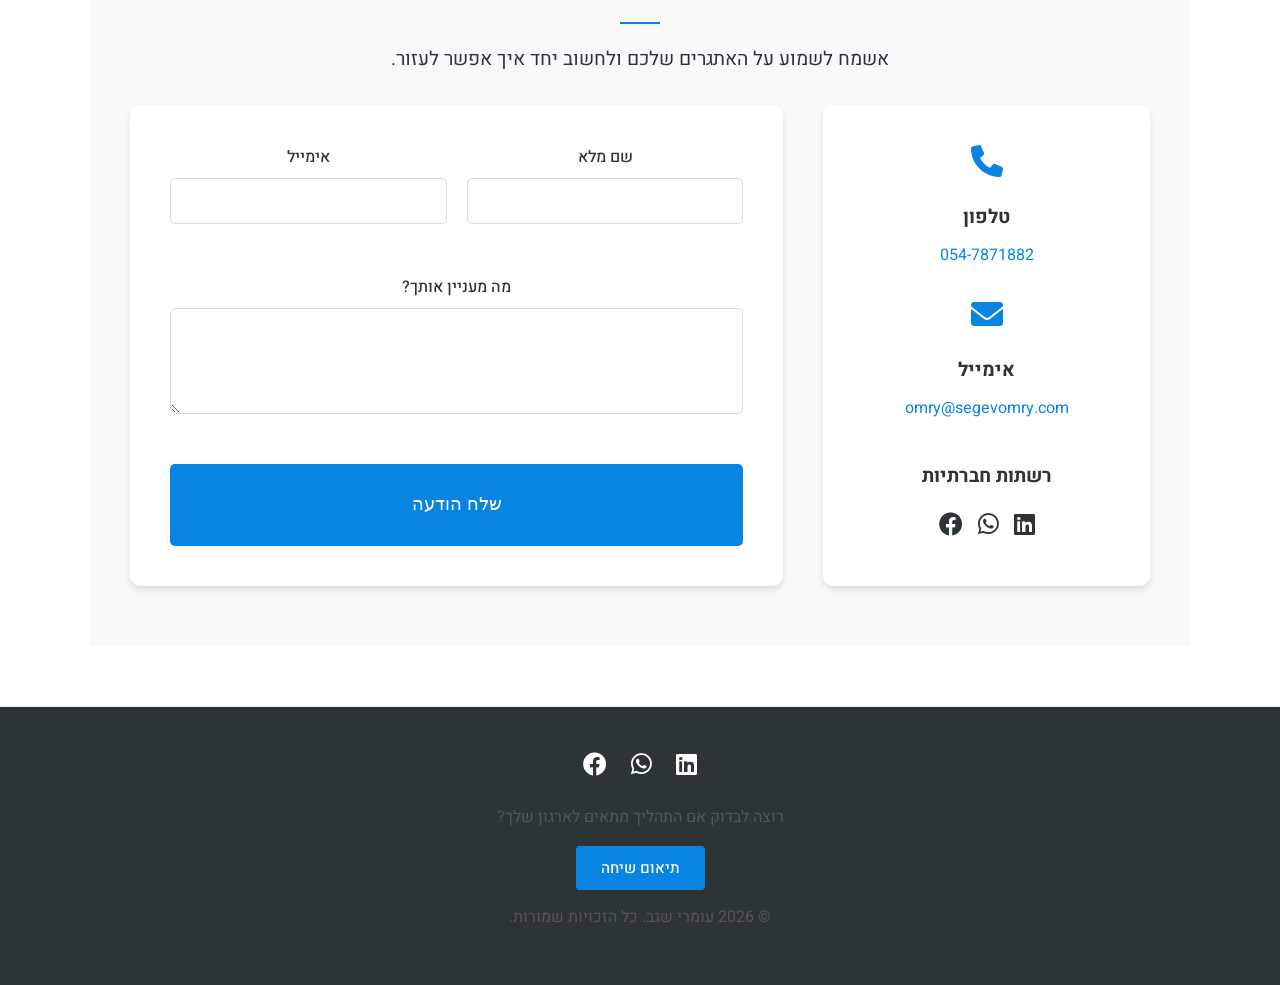
==== commit 67730059: "Add sales-team debrief workshop landing page New dedicated page at debrief-sales.html for the תחקור " ====
--- a/index.html
+++ b/index.html
@@ -2,12 +2,52 @@
 <html lang="he">
 <head>
     <meta name="viewport" content="width=device-width, initial-scale=1">
-    <meta name="description" content="עמרי שגב – מומחה לתהליכי שינוי ארגוניים, חדשנות וייעול תהליכים. מסייע לארגונים ליצור שינוי אמיתי מתוך האנשים שלהם.">
-    <meta name="keywords" content="חדשנות ארגונית, יוזמות עובדים, תהליכי שינוי, ייעול תהליכים, NLP, עמרי שגב, שיפור ארגוני">
+    <meta name="description" content="עומרי שגב, מומחה לתהליכי שינוי ארגוניים: בהירות אסטרטגית, תחקור ושיפור מתמיד, וחדשנות מלמטה. סדנאות והדרכות לארגונים ולצוותי מכירות, בשיטת חיל האוויר.">
+    <meta name="keywords" content="חדשנות ארגונית, סדנת תחקור, תחקור ושיפור מתמיד, יוזמות עובדים, תהליכי שינוי, ייעול תהליכים, סדנה לצוות מכירות, OKR, KPI, עומרי שגב">
     <meta name="author" content="Omry Segev">
+    <link rel="canonical" href="https://segevomry.com/">
     <link rel="icon" type="image/x-icon" href="favicon.ico">
     <meta charset="UTF-8">
-    <title>עמרי שגב | תהליכי שינוי ארגוניים</title>
+    <title>עומרי שגב | סדנאות תחקור, שיפור מתמיד ושינוי ארגוני</title>
+
+    <meta property="og:type" content="website">
+    <meta property="og:locale" content="he_IL">
+    <meta property="og:title" content="עומרי שגב | סדנאות תחקור, שיפור מתמיד ושינוי ארגוני">
+    <meta property="og:description" content="סדנאות והדרכות לארגונים: בהירות אסטרטגית, תחקור ושיפור מתמיד בשיטת חיל האוויר, וחדשנות מלמטה.">
+    <meta property="og:url" content="https://segevomry.com/">
+
+    <script type="application/ld+json">
+    {
+      "@context": "https://schema.org",
+      "@type": "ProfessionalService",
+      "@id": "https://segevomry.com/#business",
+      "name": "עומרי שגב, תהליכי שינוי ארגוניים",
+      "description": "סדנאות, הרצאות ותהליכי ליווי לארגונים בשלושה צירים: בהירות אסטרטגית, תחקור ושיפור מתמיד, וחדשנות ויזמות פנים ארגונית.",
+      "url": "https://segevomry.com/",
+      "email": "omry@segevomry.com",
+      "telephone": "+972-54-7871882",
+      "areaServed": "IL",
+      "priceRange": "₪₪",
+      "founder": {
+        "@type": "Person",
+        "name": "עומרי שגב",
+        "alternateName": "Omry Segev",
+        "jobTitle": "מומחה לתהליכי שינוי ארגוניים",
+        "sameAs": ["https://www.linkedin.com/in/omry-segev/"],
+        "knowsAbout": ["תחקור", "שיפור מתמיד", "בהירות אסטרטגית", "חדשנות ארגונית", "KPI", "OKR", "NLP"]
+      },
+      "hasOfferCatalog": {
+        "@type": "OfferCatalog",
+        "name": "סדנאות ותהליכי ליווי",
+        "itemListElement": [
+          { "@type": "Offer", "itemOffered": { "@type": "Service", "name": "סדנת תחקור ושיפור מתמיד", "url": "https://segevomry.com/debrief-sales.html" } },
+          { "@type": "Offer", "itemOffered": { "@type": "Service", "name": "סדנת KPI ו-OKR, בהירות אסטרטגית" } },
+          { "@type": "Offer", "itemOffered": { "@type": "Service", "name": "סדנת חדשנות ויזמות פנים ארגונית" } },
+          { "@type": "Offer", "itemOffered": { "@type": "Service", "name": "תהליך ליווי מעמיק, 3 עד 6 חודשים" } }
+        ]
+      }
+    }
+    </script>
     <link rel="stylesheet" href="css/style.css">
     <link rel="stylesheet" href="https://cdnjs.cloudflare.com/ajax/libs/font-awesome/6.0.0/css/all.min.css">
     <style>
@@ -116,6 +156,43 @@
             font-weight: 700;
             text-align: center;
         }
+
+        .featured-workshop {
+            max-width: 100%;
+            padding-top: 0;
+        }
+        .featured-inner {
+            background: linear-gradient(150deg, #16283f 0%, #24507f 100%);
+            color: #fff;
+            border-radius: 14px;
+            padding: 46px 42px;
+            max-width: 1100px;
+            margin: 0 auto;
+            text-align: center;
+        }
+        .featured-eyebrow {
+            color: #7ec8f5;
+            font-weight: 700;
+            letter-spacing: 0.16em;
+            font-size: 0.82rem;
+            margin-bottom: 12px;
+        }
+        .featured-inner h2 {
+            color: #fff;
+            font-size: 2rem;
+            margin: 0 0 16px;
+        }
+        .featured-inner h2::after { background-color: #7ec8f5; }
+        .featured-inner p {
+            color: rgba(255,255,255,0.88);
+            max-width: 62ch;
+            margin: 0 auto 26px;
+            font-size: 1.08rem;
+        }
+        @media (max-width: 700px) {
+            .featured-inner { padding: 34px 24px; }
+            .featured-inner h2 { font-size: 1.5rem; }
+        }
     </style>
 </head>
 <body>
@@ -125,6 +202,7 @@
         <nav>
             <a href="#about">עליי</a>
             <a href="#services">השירותים שלי</a>
+            <a href="debrief-sales.html">סדנה לצוותי מכירות</a>
             <a href="#testimonials">המלצות</a>
             <a href="#contact" class="btn-primary">לתיאום שיחת היכרות</a>
         </nav>
@@ -154,15 +232,15 @@
             <div class="about-content">
                 <div class="about-text fade-in">
                     <p>היי! אני עומרי, נשוי לגילי ואבא של ארי. <br>אני מאמין שאנשים הם המפתח לצמיחה ארגונית ולא טכנולוגיה, ושעם הכלים הנכונים, העובדים שלך יכולים לקחת אחריות, ליזום ולהוביל שינוי אמיתי בארגון.</p>
-                    <p>אתם והעובדים שלכם הכי מתאימים לקדם ולשפר את הארגון. לכן אני לא מייעץ או מרצה - אני מלמד מתודולוגיות בסיסיות, בונה איתכם תהליך שנכון לארגון ומנחה אתכם בתהליך השינוי.</p>
+                    <p>אתם והעובדים שלכם הכי מתאימים לקדם ולשפר את הארגון. לכן אני לא מייעץ ולא מרצה: אני מלמד מתודולוגיות בסיסיות, בונה איתכם תהליך שנכון לארגון ומנחה אתכם בתהליך השינוי.</p>
                     <p>כמנכ״ל סטארטאפ, עולם היזמות לימד אותי לזוז מהר.<br>
                     כטייס, חיל האוויר לימד אותי לדייק, לייעל ולשפר באופן מתמיד.<br>
                     כמוביל חדשנות, הניסיון לימד אותי ששום דבר לא משתנה אם לא מצליחים לרתום את האנשים.</p>
-                    <p>אני עוזר לארגונים ליצור שינוי תרבותי אמיתי – שמוביל לבהירות אסטרטגית, שיפור מתמיד, והנעת יוזמות מלמטה עם ערך עסקי משמעותי.<br>
-                    לא חדשנות לשם חדשנות – אלא יצירת ערך עסקי ברור דרך פיתוח האנשים.</p>
+                    <p>אני עוזר לארגונים ליצור שינוי תרבותי אמיתי שמוביל לבהירות אסטרטגית, שיפור מתמיד, והנעת יוזמות מלמטה עם ערך עסקי משמעותי.<br>
+                    לא חדשנות לשם חדשנות, אלא יצירת ערך עסקי ברור דרך פיתוח האנשים.</p>
                 </div>
                 <div class="about-image fade-in fade-in-delay-1">
-                    <img src="images/AA27648A-0CF6-400A-96C6-9D86857A4753_1_105_c.jpeg" alt="עמרי שגב">
+                    <img src="images/AA27648A-0CF6-400A-96C6-9D86857A4753_1_105_c.jpeg" alt="עומרי שגב">
                 </div>
             </div>
         </section>
@@ -211,6 +289,19 @@
             </div>
         </section>
 
+        <section id="featured-workshop" class="featured-workshop">
+            <div class="featured-inner fade-in">
+                <div class="featured-eyebrow">חדש</div>
+                <h2>סדנת תחקור לצוותי מכירות</h2>
+                <p>
+                    הצוות שלכם מפסיד עסקאות ואף אחד לא באמת יודע למה. סדנה מעשית שמלמדת אנשי מכירות
+                    לתחקר את עצמם בשיטת חיל האוויר: לזהות את הסיבה האמיתית לעסקה שלא נסגרה, ולשחזר
+                    את מה שכן עבד.
+                </p>
+                <a href="debrief-sales.html" class="btn-primary shimmer-button">לפרטים על הסדנה</a>
+            </div>
+        </section>
+
         <section id="clients" class="clients">
             <h2 class="fade-in">לקוחות מובילים</h2>
             <div class="clients-grid fade-in fade-in-delay-1">
@@ -237,7 +328,7 @@
                 <div class="testimonial-card gentle-hover fade-in">
                     <div class="testimonial-content">
                         <i class="fas fa-quote-right"></i>
-                        <p>"למרות שעברתי פגישות וסדנאות בעבר בנושא החדשנות, הסדנא שהעביר עמרי היתה מעוררת השראה באופן מיוחד. אני מאמינה כי יישום הידע והכלים שנרכשו במהלך הסדנא יובילו לשיפור בתהליכים, בתוצאות ובשביעות הרצון של העובדים ושל המטופלים."</p>
+                        <p>"למרות שעברתי פגישות וסדנאות בעבר בנושא החדשנות, הסדנה שהעביר עומרי היתה מעוררת השראה באופן מיוחד. אני מאמינה כי יישום הידע והכלים שנרכשו במהלך הסדנא יובילו לשיפור בתהליכים, בתוצאות ובשביעות הרצון של העובדים ושל המטופלים."</p>
                         <div class="testimonial-author">
                             <h3>פרופ' חגית בריס פלדמן</h3>
                             <p>מנהלת המכון הגנטי והמרכז הגנומי, איכילוב</p>
@@ -257,7 +348,7 @@
                 <div class="testimonial-card gentle-hover fade-in fade-in-delay-2">
                     <div class="testimonial-content">
                         <i class="fas fa-quote-right"></i>
-                        <p>"עברנו סדנה יומית מקיפה עם עמרי שהתמקדה בתחקור ושיפור מתמיד, וכן בייעוץ אסטרטגי. עמרי הצליח במהירות מדהימה להבין את הליבה של העסק שלנו, את דרכי הפעולה והאתגרים. היכולת שלו לזהות נקודות מפתח לשיפור ולכוון את הצוות לפתרונות יצירתיים היא יוצאת דופן.<br>החלק של התחקור, בהנחייתו, הוביל אותנו למסקנות משמעותיות שלא היינו מגיעים אליהן לבד. בהיבט האסטרטגי, עמרי עזר לנו לדייק את המטרות והיעדים שלנו לשנים הקרובות, ולגזור מהם תכנית פעולה ברורה."</p>
+                        <p>"עברנו סדנה יומית מקיפה עם עומרי שהתמקדה בתחקור ושיפור מתמיד, וכן בייעוץ אסטרטגי. עומרי הצליח במהירות מדהימה להבין את הליבה של העסק שלנו, את דרכי הפעולה והאתגרים. היכולת שלו לזהות נקודות מפתח לשיפור ולכוון את הצוות לפתרונות יצירתיים היא יוצאת דופן.<br>החלק של התחקור, בהנחייתו, הוביל אותנו למסקנות משמעותיות שלא היינו מגיעים אליהן לבד. בהיבט האסטרטגי, עומרי עזר לנו לדייק את המטרות והיעדים שלנו לשנים הקרובות, ולגזור מהם תכנית פעולה ברורה."</p>
                         <div class="testimonial-author">
                             <h3>גלעד פוטיאבסקי</h3>
                             <p>שותף מנהל, סלע-גלעד התחדשות עירונית</p>
@@ -321,7 +412,7 @@
         </div>
         <p>רוצה לבדוק אם התהליך מתאים לארגון שלך?</p>
         <a href="#contact" class="btn-primary">תיאום שיחה</a>
-        <p>&copy; 2025 עמרי שגב. כל הזכויות שמורות.</p>
+        <p>&copy; 2026 עומרי שגב. כל הזכויות שמורות.</p>
     </footer>
 
     <script>
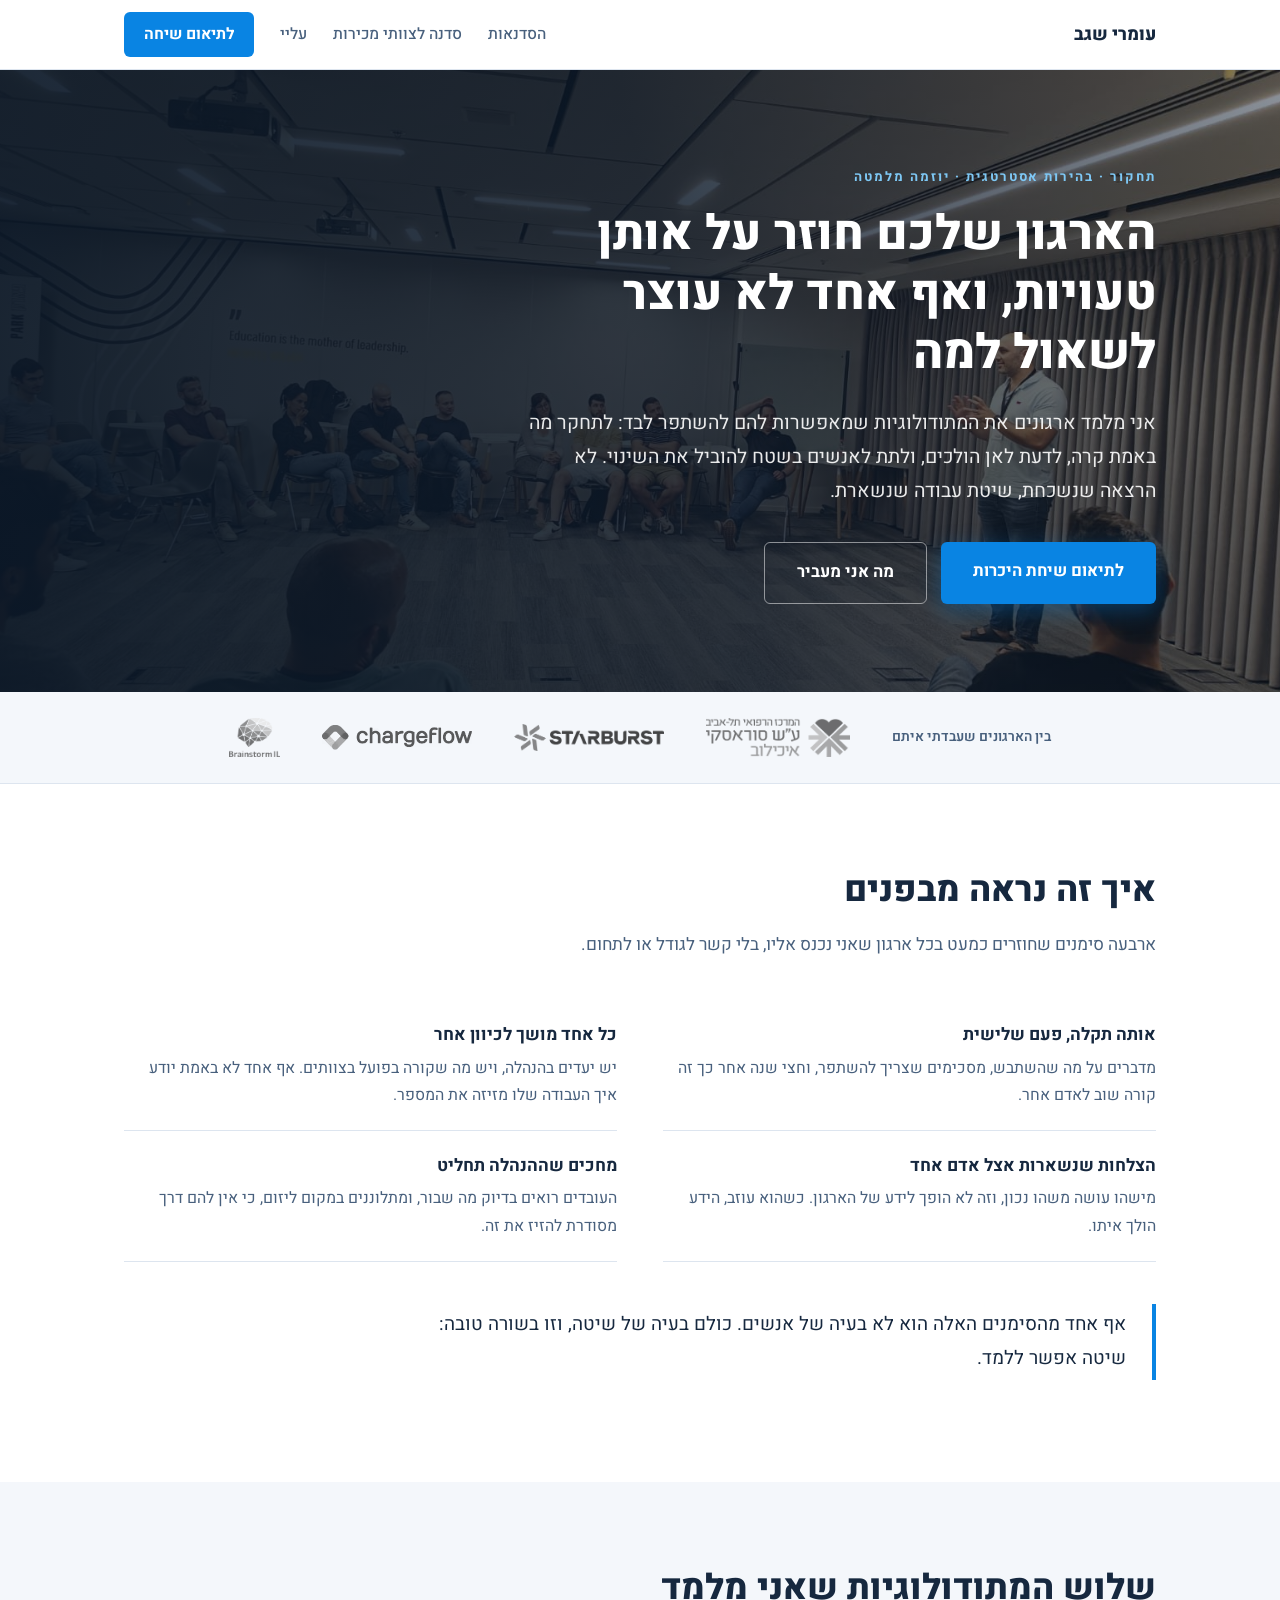
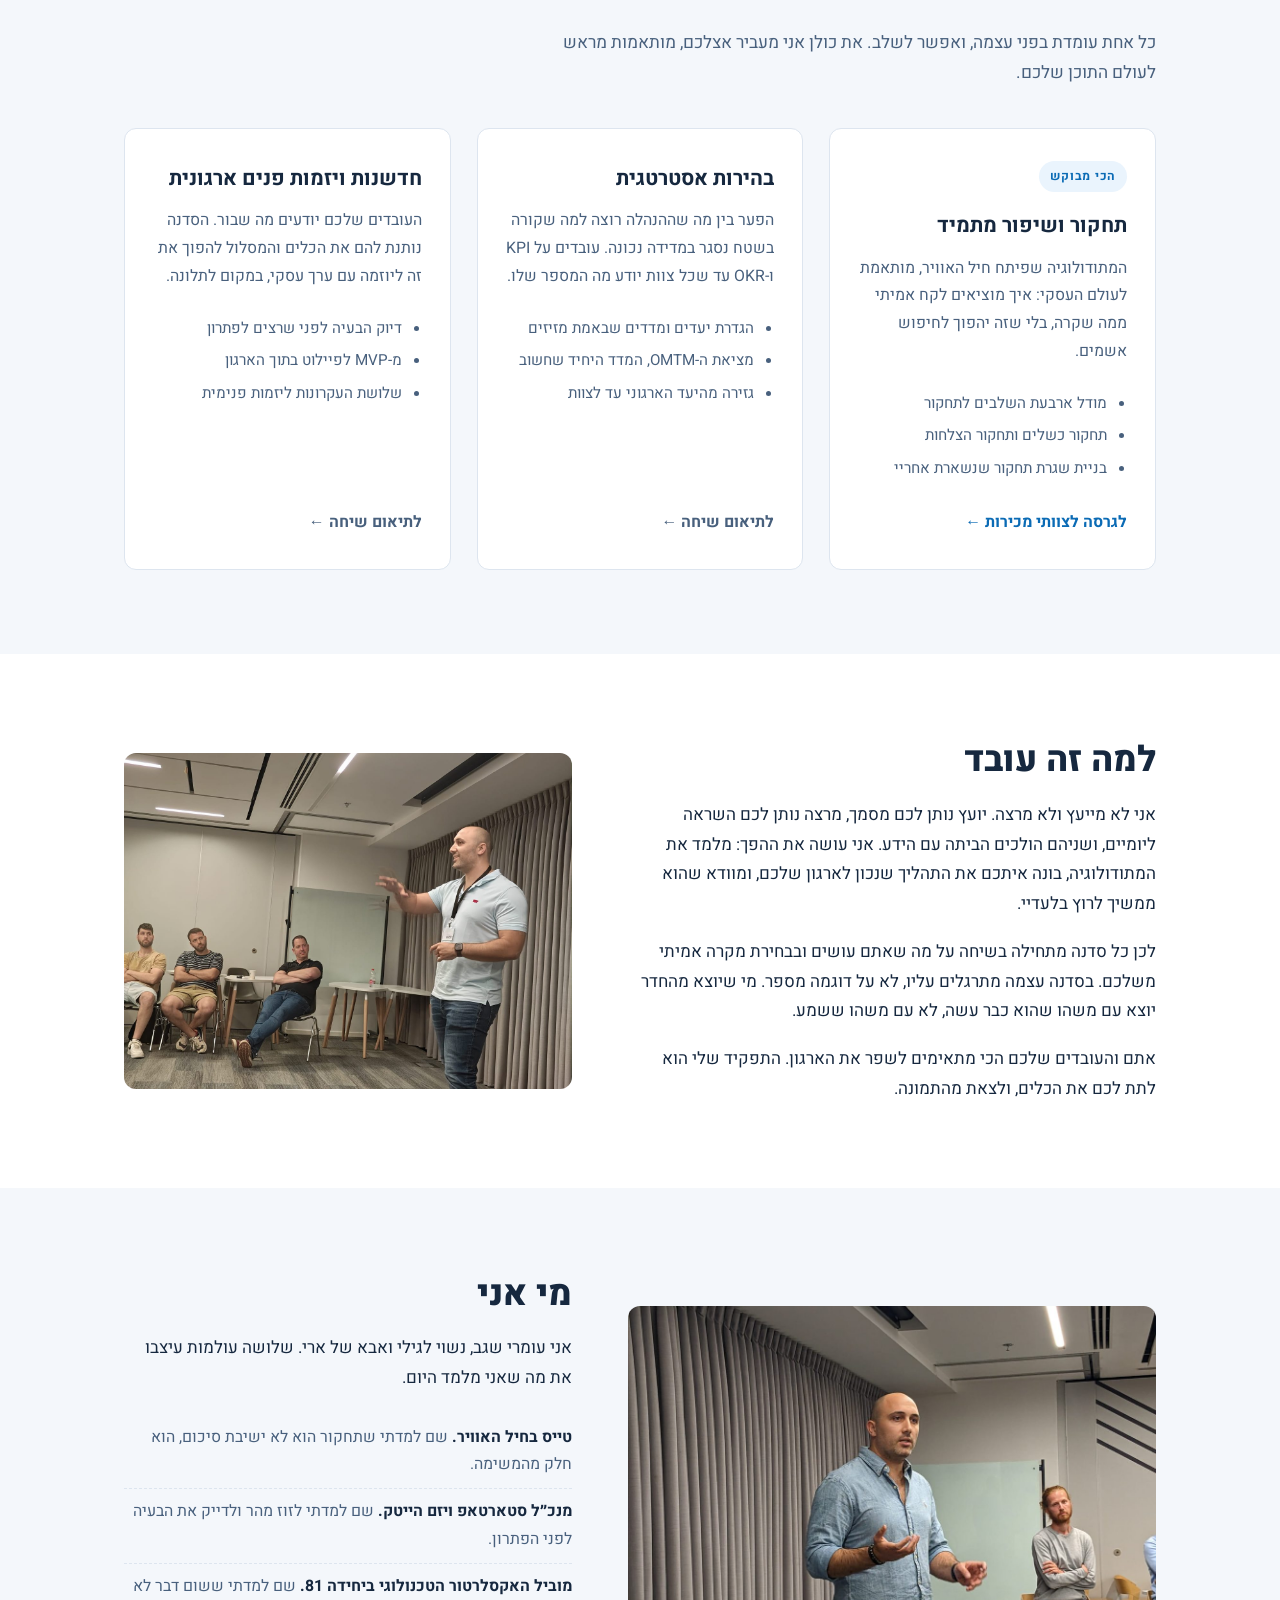
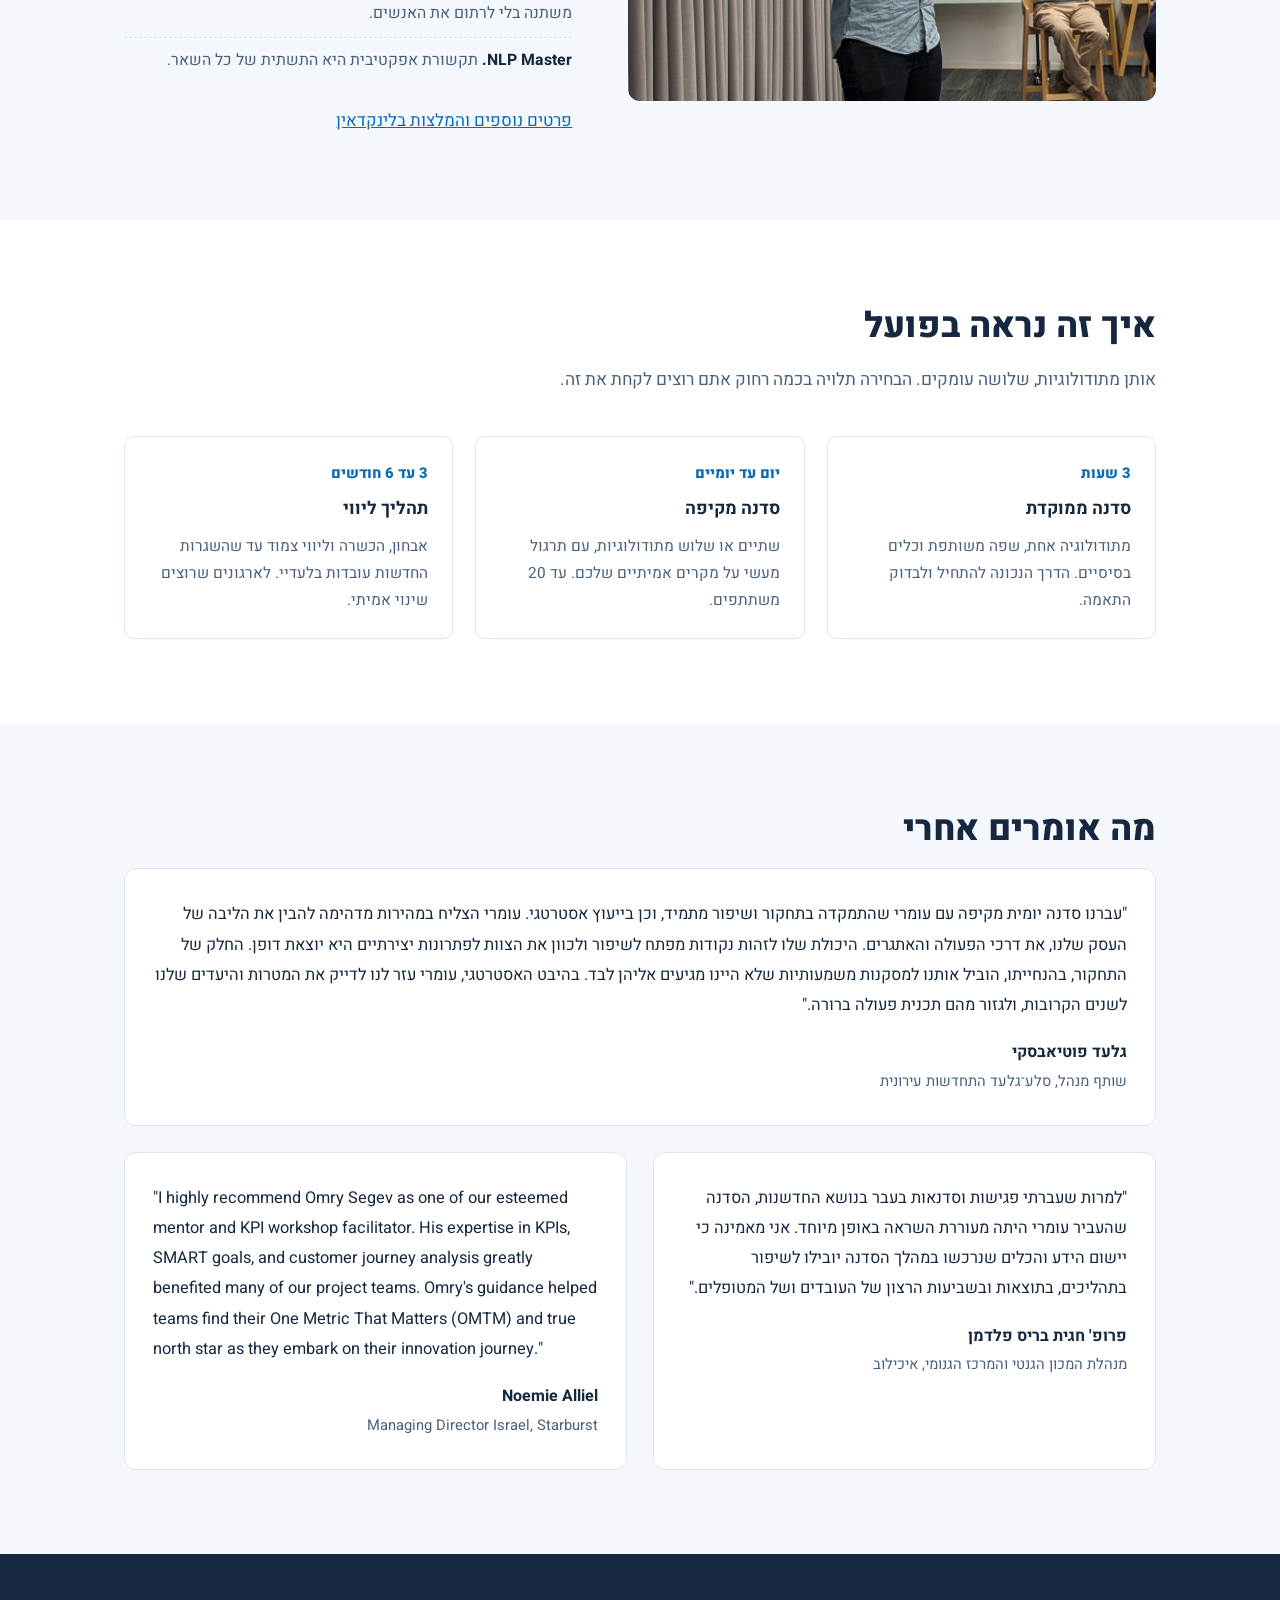
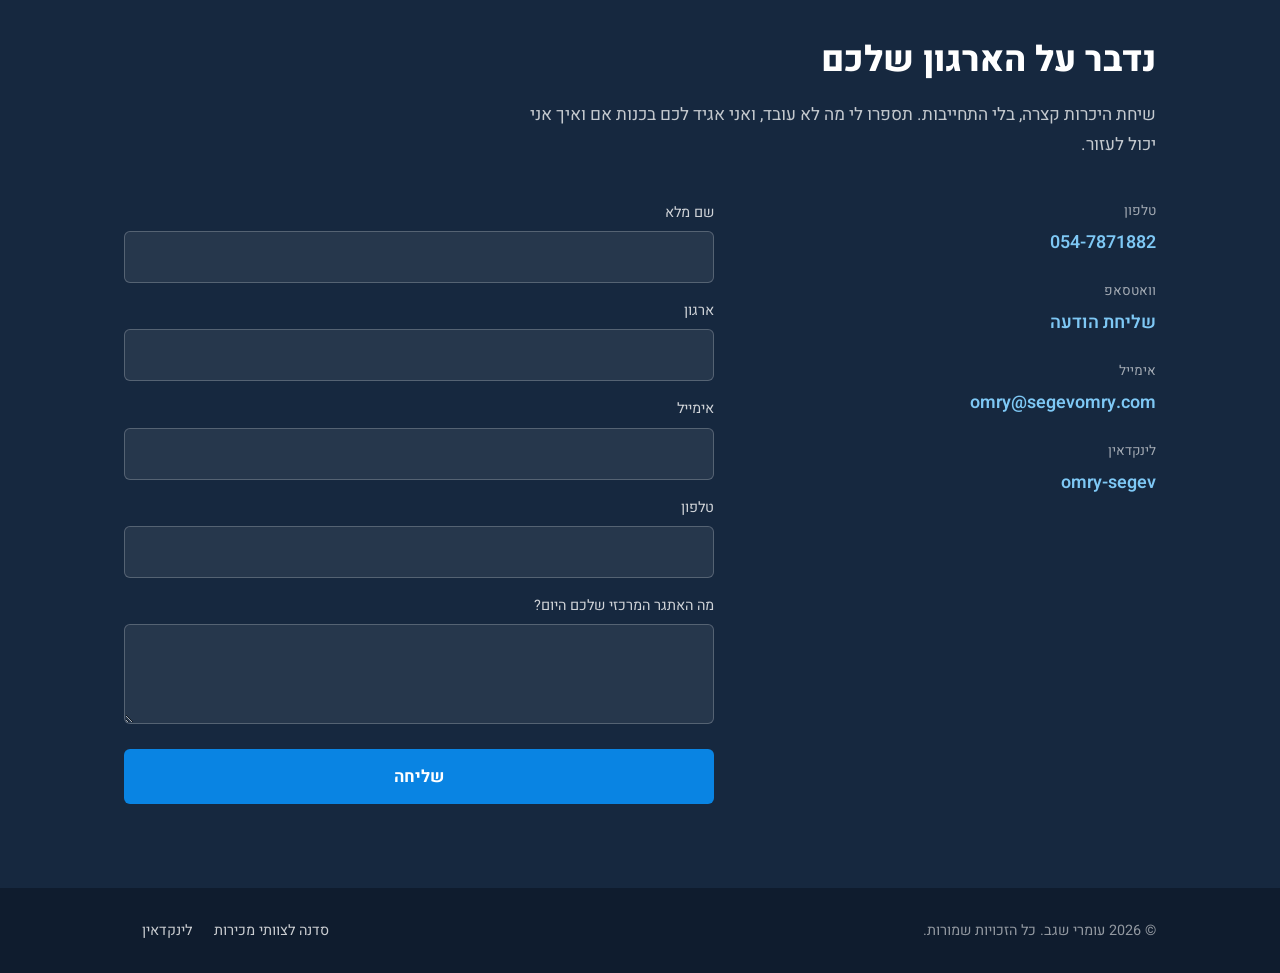
==== commit fba9e74d: "Rebuild the homepage around the work, not the formats The old homepage opened with "איך זה מרגיש שהכ" ====
--- a/index.html
+++ b/index.html
@@ -1,581 +1,712 @@
 <!DOCTYPE html>
-<html lang="he">
+<html lang="he" dir="rtl">
 <head>
+    <meta charset="UTF-8">
     <meta name="viewport" content="width=device-width, initial-scale=1">
-    <meta name="description" content="עומרי שגב, מומחה לתהליכי שינוי ארגוניים: בהירות אסטרטגית, תחקור ושיפור מתמיד, וחדשנות מלמטה. סדנאות והדרכות לארגונים ולצוותי מכירות, בשיטת חיל האוויר.">
-    <meta name="keywords" content="חדשנות ארגונית, סדנת תחקור, תחקור ושיפור מתמיד, יוזמות עובדים, תהליכי שינוי, ייעול תהליכים, סדנה לצוות מכירות, OKR, KPI, עומרי שגב">
+    <title>עומרי שגב | סדנאות תחקור, שיפור מתמיד ובהירות אסטרטגית</title>
+    <meta name="description" content="סדנאות מעשיות לארגונים: תחקור ושיפור מתמיד בשיטת חיל האוויר, בהירות אסטרטגית עם KPI ו-OKR, וחדשנות מלמטה. אצלכם במשרד, מ-3 שעות ועד תהליך ליווי מלא.">
+    <meta name="keywords" content="סדנת תחקור, תחקור ושיפור מתמיד, סדנת OKR, סדנת KPI, בהירות אסטרטגית, חדשנות ארגונית, יזמות פנים ארגונית, סדנה לצוות מכירות, עומרי שגב">
     <meta name="author" content="Omry Segev">
     <link rel="canonical" href="https://segevomry.com/">
     <link rel="icon" type="image/x-icon" href="favicon.ico">
-    <meta charset="UTF-8">
-    <title>עומרי שגב | סדנאות תחקור, שיפור מתמיד ושינוי ארגוני</title>
 
     <meta property="og:type" content="website">
     <meta property="og:locale" content="he_IL">
-    <meta property="og:title" content="עומרי שגב | סדנאות תחקור, שיפור מתמיד ושינוי ארגוני">
-    <meta property="og:description" content="סדנאות והדרכות לארגונים: בהירות אסטרטגית, תחקור ושיפור מתמיד בשיטת חיל האוויר, וחדשנות מלמטה.">
+    <meta property="og:title" content="עומרי שגב | סדנאות תחקור, שיפור מתמיד ובהירות אסטרטגית">
+    <meta property="og:description" content="סדנאות מעשיות לארגונים: תחקור בשיטת חיל האוויר, בהירות אסטרטגית עם KPI ו-OKR, וחדשנות מלמטה.">
     <meta property="og:url" content="https://segevomry.com/">
+    <meta property="og:image" content="https://segevomry.com/images/room-wide.jpg">
+    <meta name="twitter:card" content="summary_large_image">
+
+    <link rel="preconnect" href="https://fonts.googleapis.com">
+    <link rel="preconnect" href="https://fonts.gstatic.com" crossorigin>
+    <link href="https://fonts.googleapis.com/css2?family=Heebo:wght@300;400;500;600;700;800&display=swap" rel="stylesheet">
 
     <script type="application/ld+json">
     {
       "@context": "https://schema.org",
-      "@type": "ProfessionalService",
-      "@id": "https://segevomry.com/#business",
-      "name": "עומרי שגב, תהליכי שינוי ארגוניים",
-      "description": "סדנאות, הרצאות ותהליכי ליווי לארגונים בשלושה צירים: בהירות אסטרטגית, תחקור ושיפור מתמיד, וחדשנות ויזמות פנים ארגונית.",
-      "url": "https://segevomry.com/",
-      "email": "omry@segevomry.com",
-      "telephone": "+972-54-7871882",
-      "areaServed": "IL",
-      "priceRange": "₪₪",
-      "founder": {
-        "@type": "Person",
-        "name": "עומרי שגב",
-        "alternateName": "Omry Segev",
-        "jobTitle": "מומחה לתהליכי שינוי ארגוניים",
-        "sameAs": ["https://www.linkedin.com/in/omry-segev/"],
-        "knowsAbout": ["תחקור", "שיפור מתמיד", "בהירות אסטרטגית", "חדשנות ארגונית", "KPI", "OKR", "NLP"]
-      },
-      "hasOfferCatalog": {
-        "@type": "OfferCatalog",
-        "name": "סדנאות ותהליכי ליווי",
-        "itemListElement": [
-          { "@type": "Offer", "itemOffered": { "@type": "Service", "name": "סדנת תחקור ושיפור מתמיד", "url": "https://segevomry.com/debrief-sales.html" } },
-          { "@type": "Offer", "itemOffered": { "@type": "Service", "name": "סדנת KPI ו-OKR, בהירות אסטרטגית" } },
-          { "@type": "Offer", "itemOffered": { "@type": "Service", "name": "סדנת חדשנות ויזמות פנים ארגונית" } },
-          { "@type": "Offer", "itemOffered": { "@type": "Service", "name": "תהליך ליווי מעמיק, 3 עד 6 חודשים" } }
-        ]
-      }
+      "@graph": [
+        {
+          "@type": "Person",
+          "@id": "https://segevomry.com/#omry",
+          "name": "עומרי שגב",
+          "alternateName": "Omry Segev",
+          "jobTitle": "מומחה לתהליכי שינוי ארגוניים, תחקור ושיפור מתמיד",
+          "image": "https://segevomry.com/images/omry-teaching.jpg",
+          "email": "omry@segevomry.com",
+          "telephone": "+972-54-7871882",
+          "url": "https://segevomry.com/",
+          "sameAs": ["https://www.linkedin.com/in/omry-segev/"],
+          "knowsAbout": ["תחקור", "שיפור מתמיד", "בהירות אסטרטגית", "חדשנות ארגונית", "יזמות פנים ארגונית", "KPI", "OKR", "NLP"]
+        },
+        {
+          "@type": "ProfessionalService",
+          "@id": "https://segevomry.com/#business",
+          "name": "עומרי שגב, תהליכי שינוי ארגוניים",
+          "description": "סדנאות, הרצאות ותהליכי ליווי לארגונים בשלושה צירים: תחקור ושיפור מתמיד, בהירות אסטרטגית, וחדשנות ויזמות פנים ארגונית.",
+          "url": "https://segevomry.com/",
+          "image": "https://segevomry.com/images/room-wide.jpg",
+          "email": "omry@segevomry.com",
+          "telephone": "+972-54-7871882",
+          "areaServed": "IL",
+          "priceRange": "₪₪",
+          "founder": { "@id": "https://segevomry.com/#omry" },
+          "hasOfferCatalog": {
+            "@type": "OfferCatalog",
+            "name": "סדנאות ותהליכי ליווי",
+            "itemListElement": [
+              { "@type": "Offer", "itemOffered": { "@type": "Service", "name": "סדנת תחקור ושיפור מתמיד", "url": "https://segevomry.com/debrief-sales.html" } },
+              { "@type": "Offer", "itemOffered": { "@type": "Service", "name": "סדנת בהירות אסטרטגית, KPI ו-OKR" } },
+              { "@type": "Offer", "itemOffered": { "@type": "Service", "name": "סדנת חדשנות ויזמות פנים ארגונית" } },
+              { "@type": "Offer", "itemOffered": { "@type": "Service", "name": "תהליך ליווי מעמיק, 3 עד 6 חודשים" } }
+            ]
+          }
+        }
+      ]
     }
     </script>
-    <link rel="stylesheet" href="css/style.css">
-    <link rel="stylesheet" href="https://cdnjs.cloudflare.com/ajax/libs/font-awesome/6.0.0/css/all.min.css">
+
     <style>
-        /* Gentle fade-in animations */
-        .fade-in {
-            opacity: 0;
-            transform: translateY(20px);
-            animation: fadeInUp 0.8s ease-out forwards;
-        }
-        
-        .fade-in-delay-1 {
-            animation-delay: 0.2s;
-        }
-        
-        .fade-in-delay-2 {
-            animation-delay: 0.4s;
-        }
-        
-        .fade-in-delay-3 {
-            animation-delay: 0.6s;
-        }
-        
-        @keyframes fadeInUp {
-            to {
-                opacity: 1;
-                transform: translateY(0);
-            }
-        }
-        
-        /* Gentle shimmer effect for CTAs */
-        .shimmer-button {
+        :root {
+            --ink: #16283f;
+            --ink-soft: #48607d;
+            --accent: #0984E3;
+            --accent-dark: #0b6bb5;
+            --paper: #ffffff;
+            --wash: #f4f7fb;
+            --line: #dde5ef;
+            --max: 1080px;
+        }
+
+        * { box-sizing: border-box; }
+        html { overflow-x: hidden; scroll-behavior: smooth; }
+
+        body {
+            margin: 0;
+            max-width: 100vw;
+            overflow-x: hidden;
+            font-family: 'Heebo', Arial, sans-serif;
+            direction: rtl;
+            text-align: right;
+            color: var(--ink);
+            background: var(--paper);
+            line-height: 1.75;
+            font-size: 17px;
+            -webkit-font-smoothing: antialiased;
+        }
+
+        .wrap { max-width: var(--max); margin: 0 auto; padding: 0 24px; }
+        a { color: var(--accent-dark); }
+
+        /* ---------- nav ---------- */
+        .nav {
+            position: sticky;
+            top: 0;
+            z-index: 900;
+            background: rgba(255,255,255,0.96);
+            backdrop-filter: saturate(180%) blur(10px);
+            border-bottom: 1px solid var(--line);
+        }
+        .nav .wrap {
+            display: flex;
+            align-items: center;
+            justify-content: space-between;
+            gap: 18px;
+            padding-top: 12px;
+            padding-bottom: 12px;
+        }
+        .nav .brand {
+            font-weight: 800;
+            font-size: 1.12rem;
+            text-decoration: none;
+            color: var(--ink);
+            white-space: nowrap;
+        }
+        .nav .links { display: flex; align-items: center; gap: 26px; }
+        .nav .links a {
+            text-decoration: none;
+            color: var(--ink-soft);
+            font-weight: 500;
+            font-size: 0.98rem;
+            white-space: nowrap;
+        }
+        .nav .links a:hover { color: var(--ink); }
+        .nav .links a.cta {
+            background: var(--accent);
+            color: #fff;
+            padding: 9px 20px;
+            border-radius: 6px;
+            font-weight: 700;
+        }
+        .nav .links a.cta:hover { background: var(--accent-dark); color: #fff; }
+
+        /* ---------- hero ---------- */
+        .hero {
             position: relative;
+            color: #fff;
+            padding: 96px 0 88px;
             overflow: hidden;
         }
-        
-        .shimmer-button::before {
+        .hero::before {
             content: '';
             position: absolute;
-            top: 0;
-            left: -100%;
-            width: 100%;
-            height: 100%;
-            background: linear-gradient(90deg, transparent, rgba(255,255,255,0.2), transparent);
-            transition: left 0.5s;
-        }
-        
-        .shimmer-button:hover::before {
-            left: 100%;
-        }
-        
-        /* Gentle scale on hover for cards */
-        .gentle-hover {
-            transition: transform 0.3s ease, box-shadow 0.3s ease;
-        }
-        
-        .gentle-hover:hover {
-            transform: translateY(-2px);
-            box-shadow: 0 8px 25px rgba(0, 0, 0, 0.1);
-        }
-
-        .hero-eyebrow {
-            color: #00bcd4;
-            font-size: 1.1rem;
-            letter-spacing: 0.1em;
-            margin-bottom: 8px;
-            font-weight: 700;
-            text-align: center;
-        }
-        .hero-eyebrow-underline {
-            width: 48px;
-            height: 3px;
-            background: #00bcd4;
-            margin: 0 auto 18px auto;
-            border-radius: 2px;
-        }
-        .hero-benefits {
-            text-align: right;
-            list-style: none;
-            padding: 0;
-            margin: 24px 0 0 0;
-            max-width: 1100px;
-            margin-left: auto;
-            margin-right: auto;
-        }
-        .hero-benefits li {
-            margin-bottom: 12px;
-            padding-right: 1.6em;
-            position: relative;
-            font-size: 1.35rem;
-            line-height: 1.9;
-        }
-        .hero-benefits li::before {
-            content: none;
-        }
-        .v-fa {
-            color: #00bcd4;
-            margin-left: 0.5em;
-            font-size: 1.2em;
-            vertical-align: middle;
-        }
-        .services-eyebrow {
-            color: #00bcd4;
-            font-size: 1.1rem;
-            letter-spacing: 0.1em;
-            margin-bottom: 18px;
-            font-weight: 700;
-            text-align: center;
-        }
-
-        .featured-workshop {
-            max-width: 100%;
-            padding-top: 0;
-        }
-        .featured-inner {
-            background: linear-gradient(150deg, #16283f 0%, #24507f 100%);
-            color: #fff;
-            border-radius: 14px;
-            padding: 46px 42px;
-            max-width: 1100px;
-            margin: 0 auto;
-            text-align: center;
-        }
-        .featured-eyebrow {
+            inset: 0;
+            background: url('images/room-wide.jpg') center 38% / cover no-repeat;
+            transform: scale(1.04);
+        }
+        .hero::after {
+            content: '';
+            position: absolute;
+            inset: 0;
+            background: linear-gradient(255deg, rgba(11,24,40,0.48) 0%, rgba(11,24,40,0.84) 46%, rgba(11,24,40,0.95) 100%);
+        }
+        .hero .wrap { position: relative; z-index: 2; }
+        .hero .eyebrow {
             color: #7ec8f5;
             font-weight: 700;
-            letter-spacing: 0.16em;
+            letter-spacing: 0.15em;
             font-size: 0.82rem;
-            margin-bottom: 12px;
-        }
-        .featured-inner h2 {
+            margin-bottom: 16px;
+        }
+        .hero h1 {
+            font-size: clamp(2rem, 4.4vw, 3rem);
+            line-height: 1.24;
+            font-weight: 800;
+            margin: 0 0 22px;
+            max-width: 21ch;
+        }
+        .hero .lead {
+            font-size: clamp(1.05rem, 1.9vw, 1.22rem);
+            color: rgba(255,255,255,0.9);
+            max-width: 58ch;
+            margin: 0 0 34px;
+        }
+        .cta-row { display: flex; gap: 14px; flex-wrap: wrap; }
+        .btn {
+            display: inline-block;
+            padding: 15px 32px;
+            border-radius: 6px;
+            text-decoration: none;
+            font-weight: 700;
+            font-size: 1.04rem;
+            transition: transform 0.2s ease, background 0.2s ease;
+        }
+        .btn-main { background: var(--accent); color: #fff; box-shadow: 0 6px 22px rgba(9,132,227,0.34); }
+        .btn-main:hover { background: var(--accent-dark); transform: translateY(-2px); color: #fff; }
+        .btn-ghost { border: 1.5px solid rgba(255,255,255,0.5); color: #fff; }
+        .btn-ghost:hover { background: rgba(255,255,255,0.12); color: #fff; }
+
+        /* ---------- proof strip ---------- */
+        .proof {
+            background: var(--wash);
+            border-bottom: 1px solid var(--line);
+            padding: 26px 0;
+        }
+        .proof .wrap {
+            display: flex;
+            align-items: center;
+            justify-content: center;
+            gap: 42px;
+            flex-wrap: wrap;
+        }
+        .proof .label {
+            color: var(--ink-soft);
+            font-size: 0.86rem;
+            font-weight: 600;
+            white-space: nowrap;
+        }
+        .proof img {
+            max-height: 40px;
+            max-width: 150px;
+            width: auto;
+            opacity: 0.72;
+            filter: grayscale(100%);
+            transition: opacity 0.25s, filter 0.25s;
+        }
+        .proof img:hover { opacity: 1; filter: grayscale(0); }
+
+        /* ---------- sections ---------- */
+        section { padding: 84px 0; }
+        section.wash { background: var(--wash); }
+        h2 {
+            font-size: clamp(1.65rem, 3vw, 2.2rem);
+            font-weight: 800;
+            margin: 0 0 16px;
+            line-height: 1.3;
+        }
+        .sub { color: var(--ink-soft); font-size: 1.08rem; margin: 0 0 40px; max-width: 64ch; }
+        h3 { font-size: 1.22rem; font-weight: 700; margin: 0 0 8px; }
+        p { margin: 0 0 18px; }
+
+        /* ---------- problem ---------- */
+        .symptoms { display: grid; grid-template-columns: 1fr 1fr; gap: 0 46px; }
+        .symptom { padding: 20px 0; border-bottom: 1px solid var(--line); }
+        .symptom h3 { font-size: 1.08rem; margin-bottom: 4px; }
+        .symptom p { margin: 0; color: var(--ink-soft); font-size: 0.99rem; }
+        .verdict {
+            margin-top: 42px;
+            font-size: 1.18rem;
+            line-height: 1.8;
+            border-right: 4px solid var(--accent);
+            padding: 4px 26px 4px 0;
+            max-width: 68ch;
+        }
+
+        /* ---------- offerings ---------- */
+        .offer { display: grid; grid-template-columns: 1fr 1fr 1fr; gap: 26px; }
+        .card {
+            background: #fff;
+            border: 1px solid var(--line);
+            border-radius: 12px;
+            padding: 32px 28px;
+            display: flex;
+            flex-direction: column;
+            transition: transform 0.25s ease, box-shadow 0.25s ease;
+        }
+        .card:hover { transform: translateY(-3px); box-shadow: 0 12px 32px rgba(22,40,63,0.10); }
+        .card .tag {
+            display: inline-block;
+            align-self: flex-start;
+            background: #eaf4fd;
+            color: var(--accent-dark);
+            font-size: 0.76rem;
+            font-weight: 700;
+            letter-spacing: 0.06em;
+            padding: 5px 11px;
+            border-radius: 20px;
+            margin-bottom: 16px;
+        }
+        .card h3 { font-size: 1.3rem; margin-bottom: 10px; }
+        .card > p { color: var(--ink-soft); font-size: 0.99rem; }
+        .card ul { margin: 6px 0 22px; padding-right: 20px; color: var(--ink-soft); font-size: 0.95rem; }
+        .card li { margin-bottom: 6px; }
+        .card .go { margin-top: auto; font-weight: 700; text-decoration: none; font-size: 0.99rem; }
+        .card .go:hover { text-decoration: underline; }
+        .card .go.muted { color: var(--ink-soft); }
+
+        /* ---------- split blocks ---------- */
+        .split { display: grid; grid-template-columns: 1fr 0.85fr; gap: 56px; align-items: center; }
+        .split img { width: 100%; border-radius: 12px; display: block; }
+        .split p:last-of-type { margin-bottom: 0; }
+
+        .creds { list-style: none; padding: 0; margin: 22px 0 0; }
+        .creds li {
+            padding: 9px 0;
+            border-bottom: 1px dashed var(--line);
+            color: var(--ink-soft);
+            font-size: 0.99rem;
+        }
+        .creds li:last-child { border-bottom: none; }
+        .creds strong { color: var(--ink); }
+
+        /* ---------- formats ---------- */
+        .formats { display: grid; grid-template-columns: repeat(3, 1fr); gap: 22px; }
+        .format {
+            background: #fff;
+            border: 1px solid var(--line);
+            border-radius: 10px;
+            padding: 24px;
+        }
+        .format .dur {
+            color: var(--accent-dark);
+            font-weight: 800;
+            font-size: 0.92rem;
+            margin-bottom: 8px;
+        }
+        .format h3 { font-size: 1.1rem; }
+        .format p { margin: 0; color: var(--ink-soft); font-size: 0.96rem; }
+
+        /* ---------- testimonials ---------- */
+        .quotes { display: grid; grid-template-columns: 1fr 1fr; gap: 26px; }
+        .quote {
+            background: #fff;
+            border: 1px solid var(--line);
+            border-radius: 12px;
+            padding: 30px 28px;
+        }
+        .quote.wide { grid-column: 1 / -1; }
+        .quote p { font-size: 1.02rem; line-height: 1.85; }
+        .quote .who { margin: 0; color: var(--ink-soft); font-size: 0.92rem; }
+        .quote .who strong { display: block; color: var(--ink); font-size: 1rem; }
+
+        /* ---------- contact ---------- */
+        .contact { background: var(--ink); color: #fff; }
+        .contact h2 { color: #fff; }
+        .contact .sub { color: rgba(255,255,255,0.75); }
+        .contact-grid { display: grid; grid-template-columns: 0.8fr 1.2fr; gap: 48px; align-items: start; }
+        .direct div { margin-bottom: 22px; }
+        .direct span { display: block; font-size: 0.85rem; color: rgba(255,255,255,0.6); margin-bottom: 3px; }
+        .direct a { color: #7ec8f5; text-decoration: none; font-size: 1.12rem; font-weight: 600; }
+        .direct a:hover { text-decoration: underline; }
+        form { display: grid; gap: 15px; }
+        label { font-size: 0.9rem; color: rgba(255,255,255,0.8); display: block; margin-bottom: 6px; }
+        input, textarea {
+            width: 100%;
+            padding: 13px 14px;
+            border-radius: 6px;
+            border: 1px solid rgba(255,255,255,0.22);
+            background: rgba(255,255,255,0.07);
             color: #fff;
-            font-size: 2rem;
-            margin: 0 0 16px;
-        }
-        .featured-inner h2::after { background-color: #7ec8f5; }
-        .featured-inner p {
-            color: rgba(255,255,255,0.88);
-            max-width: 62ch;
-            margin: 0 auto 26px;
-            font-size: 1.08rem;
-        }
-        @media (max-width: 700px) {
-            .featured-inner { padding: 34px 24px; }
-            .featured-inner h2 { font-size: 1.5rem; }
+            font-family: inherit;
+            font-size: 1rem;
+        }
+        input:focus, textarea:focus { outline: none; border-color: #7ec8f5; background: rgba(255,255,255,0.12); }
+        button[type="submit"] {
+            background: var(--accent);
+            color: #fff;
+            border: none;
+            padding: 15px;
+            border-radius: 6px;
+            font-family: inherit;
+            font-size: 1.05rem;
+            font-weight: 700;
+            cursor: pointer;
+            transition: background 0.2s;
+        }
+        button[type="submit"]:hover { background: var(--accent-dark); }
+        #thanks { display: none; font-size: 1.15rem; padding: 28px 0; }
+
+        footer {
+            background: #0f1c2e;
+            color: rgba(255,255,255,0.55);
+            padding: 30px 0;
+            font-size: 0.9rem;
+        }
+        footer .wrap { display: flex; justify-content: space-between; gap: 18px; flex-wrap: wrap; align-items: center; }
+        footer a { color: rgba(255,255,255,0.78); text-decoration: none; margin-left: 18px; }
+        footer a:hover { color: #fff; }
+
+        @media (max-width: 880px) {
+            section { padding: 58px 0; }
+            .hero { padding: 66px 0 58px; }
+            .offer, .formats, .quotes, .symptoms, .split, .contact-grid { grid-template-columns: 1fr; }
+            .split { gap: 30px; }
+            .quote.wide { grid-column: auto; }
+            .symptoms { gap: 0; }
+            .nav .links a:not(.cta) { display: none; }
+            .proof .wrap { gap: 26px; }
+            .proof .label { width: 100%; text-align: center; }
+        }
+
+        @media (prefers-reduced-motion: reduce) {
+            html { scroll-behavior: auto; }
+            * { transition: none !important; }
         }
     </style>
 </head>
 <body>
-    <header>
-        <button class="hamburger" onclick="toggleMenu()">☰</button>
-        <div class="nav-overlay"></div>
-        <nav>
+
+<nav class="nav">
+    <div class="wrap">
+        <a href="/" class="brand">עומרי שגב</a>
+        <div class="links">
+            <a href="#offerings">הסדנאות</a>
+            <a href="debrief-sales.html">סדנה לצוותי מכירות</a>
             <a href="#about">עליי</a>
-            <a href="#services">השירותים שלי</a>
-            <a href="debrief-sales.html">סדנה לצוותי מכירות</a>
-            <a href="#testimonials">המלצות</a>
-            <a href="#contact" class="btn-primary">לתיאום שיחת היכרות</a>
-        </nav>
-        <div class="hero-content">
-            <div class="hero-eyebrow fade-in">הדרך האווירית</div>
-            <div class="hero-eyebrow-underline fade-in"></div>
-            <h1 class="fade-in" style="margin-bottom: 32px;">
-                 איך זה מרגיש שהכל עובד כמו מכונה משומנת?
-            </h1>
-            <div class="hero-lead fade-in fade-in-delay-1" style="font-size:1.18rem; text-align:center; margin-top:10px; margin-bottom:10px; font-weight:500;">
-                כשיש <strong>בהירות אסטרטגית</strong>, <strong>תחקור ושיפור מתמיד</strong> ו<strong>יוזמה מלמטה</strong>?
-            </div>
-            <ul class="hero-benefits fade-in fade-in-delay-1">
-                <li><i class="fa fa-check v-fa"></i>כולם יודעים לאן הולכים, מסכימים על הדרך ויודעים בדיוק איך הם תורמים למטרה.</li>
-                <li><i class="fa fa-check v-fa"></i>טעויות לא חוזרות על עצמן, הארגון משתפר במהירות ומצליחים לשחזר הצלחות ולייצר שיטה שעובדת.</li>
-                <li><i class="fa fa-check v-fa"></i>העובדים לוקחים אחריות במקום להתלונן, רואים התקדמות מבוזרת במקום תוכניות ריכוזיות ומצליחים לעמוד בקצב השינויים.</li>
-            </ul>
-            <div class="hero-buttons fade-in fade-in-delay-2">
-                <a href="#contact" class="btn-primary shimmer-button">תיאום שיחה</a>
-                <a href="#services" class="btn-secondary">לשירותים שלי</a>
-            </div>
-        </div>
-    </header>
-
-    <main>
-        <section id="about" class="about">
-            <div class="about-content">
-                <div class="about-text fade-in">
-                    <p>היי! אני עומרי, נשוי לגילי ואבא של ארי. <br>אני מאמין שאנשים הם המפתח לצמיחה ארגונית ולא טכנולוגיה, ושעם הכלים הנכונים, העובדים שלך יכולים לקחת אחריות, ליזום ולהוביל שינוי אמיתי בארגון.</p>
-                    <p>אתם והעובדים שלכם הכי מתאימים לקדם ולשפר את הארגון. לכן אני לא מייעץ ולא מרצה: אני מלמד מתודולוגיות בסיסיות, בונה איתכם תהליך שנכון לארגון ומנחה אתכם בתהליך השינוי.</p>
-                    <p>כמנכ״ל סטארטאפ, עולם היזמות לימד אותי לזוז מהר.<br>
-                    כטייס, חיל האוויר לימד אותי לדייק, לייעל ולשפר באופן מתמיד.<br>
-                    כמוביל חדשנות, הניסיון לימד אותי ששום דבר לא משתנה אם לא מצליחים לרתום את האנשים.</p>
-                    <p>אני עוזר לארגונים ליצור שינוי תרבותי אמיתי שמוביל לבהירות אסטרטגית, שיפור מתמיד, והנעת יוזמות מלמטה עם ערך עסקי משמעותי.<br>
-                    לא חדשנות לשם חדשנות, אלא יצירת ערך עסקי ברור דרך פיתוח האנשים.</p>
+            <a href="#contact" class="cta">לתיאום שיחה</a>
+        </div>
+    </div>
+</nav>
+
+<header class="hero">
+    <div class="wrap">
+        <div class="eyebrow">תחקור · בהירות אסטרטגית · יוזמה מלמטה</div>
+        <h1>הארגון שלכם חוזר על אותן טעויות, ואף אחד לא עוצר לשאול למה</h1>
+        <p class="lead">
+            אני מלמד ארגונים את המתודולוגיות שמאפשרות להם להשתפר לבד: לתחקר מה באמת קרה,
+            לדעת לאן הולכים, ולתת לאנשים בשטח להוביל את השינוי. לא הרצאה שנשכחת, שיטת עבודה שנשארת.
+        </p>
+        <div class="cta-row">
+            <a href="#contact" class="btn btn-main">לתיאום שיחת היכרות</a>
+            <a href="#offerings" class="btn btn-ghost">מה אני מעביר</a>
+        </div>
+    </div>
+</header>
+
+<div class="proof">
+    <div class="wrap">
+        <span class="label">בין הארגונים שעבדתי איתם</span>
+        <img src="images/logos/icilov-heb.png" alt="המרכז הרפואי תל-אביב, איכילוב">
+        <img src="images/logos/starburst.png" alt="Starburst">
+        <img src="images/logos/chargeflow.png" alt="Chargeflow">
+        <img src="images/logos/brainstorm.png" alt="Brainstorm IL">
+    </div>
+</div>
+
+<main>
+
+<section>
+    <div class="wrap">
+        <h2>איך זה נראה מבפנים</h2>
+        <p class="sub">ארבעה סימנים שחוזרים כמעט בכל ארגון שאני נכנס אליו, בלי קשר לגודל או לתחום.</p>
+        <div class="symptoms">
+            <div class="symptom">
+                <h3>אותה תקלה, פעם שלישית</h3>
+                <p>מדברים על מה שהשתבש, מסכימים שצריך להשתפר, וחצי שנה אחר כך זה קורה שוב לאדם אחר.</p>
+            </div>
+            <div class="symptom">
+                <h3>כל אחד מושך לכיוון אחר</h3>
+                <p>יש יעדים בהנהלה, ויש מה שקורה בפועל בצוותים. אף אחד לא באמת יודע איך העבודה שלו מזיזה את המספר.</p>
+            </div>
+            <div class="symptom">
+                <h3>הצלחות שנשארות אצל אדם אחד</h3>
+                <p>מישהו עושה משהו נכון, וזה לא הופך לידע של הארגון. כשהוא עוזב, הידע הולך איתו.</p>
+            </div>
+            <div class="symptom">
+                <h3>מחכים שההנהלה תחליט</h3>
+                <p>העובדים רואים בדיוק מה שבור, ומתלוננים במקום ליזום, כי אין להם דרך מסודרת להזיז את זה.</p>
+            </div>
+        </div>
+        <p class="verdict">
+            אף אחד מהסימנים האלה הוא לא בעיה של אנשים. כולם בעיה של שיטה, וזו בשורה טובה:
+            שיטה אפשר ללמד.
+        </p>
+    </div>
+</section>
+
+<section class="wash" id="offerings">
+    <div class="wrap">
+        <h2>שלוש המתודולוגיות שאני מלמד</h2>
+        <p class="sub">
+            כל אחת עומדת בפני עצמה, ואפשר לשלב. את כולן אני מעביר אצלכם, מותאמות מראש לעולם התוכן שלכם.
+        </p>
+        <div class="offer">
+            <div class="card">
+                <span class="tag">הכי מבוקש</span>
+                <h3>תחקור ושיפור מתמיד</h3>
+                <p>המתודולוגיה שפיתח חיל האוויר, מותאמת לעולם העסקי: איך מוציאים לקח אמיתי ממה שקרה, בלי שזה יהפוך לחיפוש אשמים.</p>
+                <ul>
+                    <li>מודל ארבעת השלבים לתחקור</li>
+                    <li>תחקור כשלים ותחקור הצלחות</li>
+                    <li>בניית שגרת תחקור שנשארת אחריי</li>
+                </ul>
+                <a href="debrief-sales.html" class="go">לגרסה לצוותי מכירות ←</a>
+            </div>
+            <div class="card">
+                <h3>בהירות אסטרטגית</h3>
+                <p>הפער בין מה שההנהלה רוצה למה שקורה בשטח נסגר במדידה נכונה. עובדים על KPI ו-OKR עד שכל צוות יודע מה המספר שלו.</p>
+                <ul>
+                    <li>הגדרת יעדים ומדדים שבאמת מזיזים</li>
+                    <li>מציאת ה-OMTM, המדד היחיד שחשוב</li>
+                    <li>גזירה מהיעד הארגוני עד לצוות</li>
+                </ul>
+                <a href="#contact" class="go muted">לתיאום שיחה ←</a>
+            </div>
+            <div class="card">
+                <h3>חדשנות ויזמות פנים ארגונית</h3>
+                <p>העובדים שלכם יודעים מה שבור. הסדנה נותנת להם את הכלים והמסלול להפוך את זה ליוזמה עם ערך עסקי, במקום לתלונה.</p>
+                <ul>
+                    <li>דיוק הבעיה לפני שרצים לפתרון</li>
+                    <li>מ-MVP לפיילוט בתוך הארגון</li>
+                    <li>שלושת העקרונות ליזמות פנימית</li>
+                </ul>
+                <a href="#contact" class="go muted">לתיאום שיחה ←</a>
+            </div>
+        </div>
+    </div>
+</section>
+
+<section>
+    <div class="wrap">
+        <div class="split">
+            <div>
+                <h2>למה זה עובד</h2>
+                <p>
+                    אני לא מייעץ ולא מרצה. יועץ נותן לכם מסמך, מרצה נותן לכם השראה ליומיים,
+                    ושניהם הולכים הביתה עם הידע. אני עושה את ההפך: מלמד את המתודולוגיה,
+                    בונה איתכם את התהליך שנכון לארגון שלכם, ומוודא שהוא ממשיך לרוץ בלעדיי.
+                </p>
+                <p>
+                    לכן כל סדנה מתחילה בשיחה על מה שאתם עושים ובבחירת מקרה אמיתי משלכם.
+                    בסדנה עצמה מתרגלים עליו, לא על דוגמה מספר. מי שיוצא מהחדר יוצא עם משהו שהוא כבר עשה,
+                    לא עם משהו ששמע.
+                </p>
+                <p>
+                    אתם והעובדים שלכם הכי מתאימים לשפר את הארגון. התפקיד שלי הוא לתת לכם את הכלים,
+                    ולצאת מהתמונה.
+                </p>
+            </div>
+            <div>
+                <img src="images/omry-room.jpg" alt="עומרי שגב מעביר סדנה מול צוות" loading="lazy">
+            </div>
+        </div>
+    </div>
+</section>
+
+<section class="wash" id="about">
+    <div class="wrap">
+        <div class="split">
+            <div>
+                <img src="images/omry-teaching.jpg" alt="עומרי שגב מנחה קבוצה" loading="lazy">
+            </div>
+            <div>
+                <h2>מי אני</h2>
+                <p>
+                    אני עומרי שגב, נשוי לגילי ואבא של ארי. שלושה עולמות עיצבו את מה שאני מלמד היום.
+                </p>
+                <ul class="creds">
+                    <li><strong>טייס בחיל האוויר.</strong> שם למדתי שתחקור הוא לא ישיבת סיכום, הוא חלק מהמשימה.</li>
+                    <li><strong>מנכ״ל סטארטאפ ויזם הייטק.</strong> שם למדתי לזוז מהר ולדייק את הבעיה לפני הפתרון.</li>
+                    <li><strong>מוביל האקסלרטור הטכנולוגי ביחידה 81.</strong> שם למדתי ששום דבר לא משתנה בלי לרתום את האנשים.</li>
+                    <li><strong>NLP Master.</strong> תקשורת אפקטיבית היא התשתית של כל השאר.</li>
+                </ul>
+                <p style="margin-top:22px">
+                    <a href="https://www.linkedin.com/in/omry-segev/" target="_blank" rel="noopener">פרטים נוספים והמלצות בלינקדאין</a>
+                </p>
+            </div>
+        </div>
+    </div>
+</section>
+
+<section>
+    <div class="wrap">
+        <h2>איך זה נראה בפועל</h2>
+        <p class="sub">אותן מתודולוגיות, שלושה עומקים. הבחירה תלויה בכמה רחוק אתם רוצים לקחת את זה.</p>
+        <div class="formats">
+            <div class="format">
+                <div class="dur">3 שעות</div>
+                <h3>סדנה ממוקדת</h3>
+                <p>מתודולוגיה אחת, שפה משותפת וכלים בסיסיים. הדרך הנכונה להתחיל ולבדוק התאמה.</p>
+            </div>
+            <div class="format">
+                <div class="dur">יום עד יומיים</div>
+                <h3>סדנה מקיפה</h3>
+                <p>שתיים או שלוש מתודולוגיות, עם תרגול מעשי על מקרים אמיתיים שלכם. עד 20 משתתפים.</p>
+            </div>
+            <div class="format">
+                <div class="dur">3 עד 6 חודשים</div>
+                <h3>תהליך ליווי</h3>
+                <p>אבחון, הכשרה וליווי צמוד עד שהשגרות החדשות עובדות בלעדיי. לארגונים שרוצים שינוי אמיתי.</p>
+            </div>
+        </div>
+    </div>
+</section>
+
+<section class="wash">
+    <div class="wrap">
+        <h2>מה אומרים אחרי</h2>
+        <div class="quotes">
+            <div class="quote wide">
+                <p>
+                    "עברנו סדנה יומית מקיפה עם עומרי שהתמקדה בתחקור ושיפור מתמיד, וכן בייעוץ אסטרטגי.
+                    עומרי הצליח במהירות מדהימה להבין את הליבה של העסק שלנו, את דרכי הפעולה והאתגרים.
+                    היכולת שלו לזהות נקודות מפתח לשיפור ולכוון את הצוות לפתרונות יצירתיים היא יוצאת דופן.
+                    החלק של התחקור, בהנחייתו, הוביל אותנו למסקנות משמעותיות שלא היינו מגיעים אליהן לבד.
+                    בהיבט האסטרטגי, עומרי עזר לנו לדייק את המטרות והיעדים שלנו לשנים הקרובות,
+                    ולגזור מהם תכנית פעולה ברורה."
+                </p>
+                <p class="who"><strong>גלעד פוטיאבסקי</strong>שותף מנהל, סלע־גלעד התחדשות עירונית</p>
+            </div>
+            <div class="quote">
+                <p>
+                    "למרות שעברתי פגישות וסדנאות בעבר בנושא החדשנות, הסדנה שהעביר עומרי היתה מעוררת השראה
+                    באופן מיוחד. אני מאמינה כי יישום הידע והכלים שנרכשו במהלך הסדנה יובילו לשיפור בתהליכים,
+                    בתוצאות ובשביעות הרצון של העובדים ושל המטופלים."
+                </p>
+                <p class="who"><strong>פרופ' חגית בריס פלדמן</strong>מנהלת המכון הגנטי והמרכז הגנומי, איכילוב</p>
+            </div>
+            <div class="quote">
+                <p dir="ltr" style="text-align:left">
+                    "I highly recommend Omry Segev as one of our esteemed mentor and KPI workshop facilitator.
+                    His expertise in KPIs, SMART goals, and customer journey analysis greatly benefited many of
+                    our project teams. Omry's guidance helped teams find their One Metric That Matters (OMTM)
+                    and true north star as they embark on their innovation journey."
+                </p>
+                <p class="who"><strong>Noemie Alliel</strong>Managing Director Israel, Starburst</p>
+            </div>
+        </div>
+    </div>
+</section>
+
+<section class="contact" id="contact">
+    <div class="wrap">
+        <h2>נדבר על הארגון שלכם</h2>
+        <p class="sub">
+            שיחת היכרות קצרה, בלי התחייבות. תספרו לי מה לא עובד, ואני אגיד לכם בכנות אם ואיך אני יכול לעזור.
+        </p>
+        <div class="contact-grid">
+            <div class="direct">
+                <div>
+                    <span>טלפון</span>
+                    <a href="tel:+972547871882">054-7871882</a>
                 </div>
-                <div class="about-image fade-in fade-in-delay-1">
-                    <img src="images/AA27648A-0CF6-400A-96C6-9D86857A4753_1_105_c.jpeg" alt="עומרי שגב">
+                <div>
+                    <span>וואטסאפ</span>
+                    <a href="https://wa.me/972547871882?text=%D7%94%D7%99%D7%99%20%D7%A2%D7%95%D7%9E%D7%A8%D7%99%2C%20%D7%94%D7%92%D7%A2%D7%AA%D7%99%20%D7%90%D7%9C%D7%99%D7%9A%20%D7%93%D7%A8%D7%9A%20%D7%94%D7%90%D7%AA%D7%A8.%20%D7%A7%D7%95%D7%A8%D7%90%D7%99%D7%9D%20%D7%9C%D7%99%20..." target="_blank" rel="noopener">שליחת הודעה</a>
                 </div>
-            </div>
-        </section>
-
-        <section id="services" class="services">
-            <div class="services-eyebrow fade-in">השירותים שלי</div>
-            <div class="services-grid">
-                <div class="service-item gentle-hover fade-in">
-                    <div class="service-content">
-                        <h2>סדנה נקודתית</h2>
-                        <p>סדנה קצרה וממוקדת להקניית כלים בסיסיים בציר אחד מבין השלושה: בהירות אסטרטגית / תחקור ושיפור מתמיד / חדשנות ארגונית</p>
-                        <ul class="service-details">
-                            <li>משך: 3 שעות</li>
-                            <li>מתאים: לכל גודל ארגון</li>
-                            <li>תוצאות: יצירת שפה משותפת והבנה בסיסית של העקרונות המובילים והמתודולוגיה </li>
-                        </ul>
-                        <a href="#contact" class="btn-primary shimmer-button">לפרטים נוספים</a>
-                    </div>
+                <div>
+                    <span>אימייל</span>
+                    <a href="mailto:omry@segevomry.com">omry@segevomry.com</a>
                 </div>
-
-                <div class="service-item gentle-hover fade-in fade-in-delay-1">
-                    <div class="service-content">
-                        <h2>סדנה מקיפה</h2>
-                        <p>למידה מעשית והתנסות בכלים ב2-3 מהצירים: בהירות אסטרטגית / תחקור ושיפור מתמיד / חדשנות ארגונית</p>
-                        <ul class="service-details">
-                            <li>משך: יום-יומיים מלאים</li>
-                            <li>מתאים: עד 20 משתתפים</li>
-                            <li>תוצאות: שפה משותפת, הבנה מעמיקה של המתודולוגיה וקבלת כלים מעשיים ליישום מיידי</li>
-                        </ul>
-                        <a href="#contact" class="btn-primary shimmer-button">לפרטים נוספים</a>
-                    </div>
+                <div>
+                    <span>לינקדאין</span>
+                    <a href="https://www.linkedin.com/in/omry-segev/" target="_blank" rel="noopener">omry-segev</a>
                 </div>
-
-                <div class="service-item gentle-hover fade-in fade-in-delay-2">
-                    <div class="service-content">
-                        <h2>תהליך ליווי מעמיק</h2>
-                        <p>תהליך מקיף הכולל אבחון, הכשרה וליווי בשלושת הצירים: בהירות אסטרטגית, תחקור ושיפור מתמיד, חדשנות ארגונית</p>
-                        <ul class="service-details">
-                            <li>משך: 3-6 חודשים</li>
-                            <li>מתאים: ארגונים המעוניינים בשינוי משמעותי</li>
-                            <li>תוצאות: מכונה משומנת שמשתפרת ויוזמת באופן מתמיד</li>
-                        </ul>
-                        <a href="#contact" class="btn-primary shimmer-button">לפרטים נוספים</a>
-                    </div>
-                </div>
-            </div>
-        </section>
-
-        <section id="featured-workshop" class="featured-workshop">
-            <div class="featured-inner fade-in">
-                <div class="featured-eyebrow">חדש</div>
-                <h2>סדנת תחקור לצוותי מכירות</h2>
-                <p>
-                    הצוות שלכם מפסיד עסקאות ואף אחד לא באמת יודע למה. סדנה מעשית שמלמדת אנשי מכירות
-                    לתחקר את עצמם בשיטת חיל האוויר: לזהות את הסיבה האמיתית לעסקה שלא נסגרה, ולשחזר
-                    את מה שכן עבד.
-                </p>
-                <a href="debrief-sales.html" class="btn-primary shimmer-button">לפרטים על הסדנה</a>
-            </div>
-        </section>
-
-        <section id="clients" class="clients">
-            <h2 class="fade-in">לקוחות מובילים</h2>
-            <div class="clients-grid fade-in fade-in-delay-1">
-                <div class="client-logo">
-                    <img src="images/icilov-heb.png" alt="המרכז הרפואי תל-אביב על שם סוראסקי">
-                </div>
-                
-                <div class="client-logo">
-                    <img src="images/chargeflow.png" alt="Chargeflow">
-                </div>
-                
-                <div class="client-logo">
-                    <img src="images/brainstorm.png" alt="Brainstorm IL">
-                </div>
-                
-                <div class="client-logo">
-                    <img src="images/starburst.png" alt="Starburst">
-                </div>
-            </div>
-        </section>
-
-        <section id="testimonials" class="testimonials">
-            <div class="testimonials-grid">
-                <div class="testimonial-card gentle-hover fade-in">
-                    <div class="testimonial-content">
-                        <i class="fas fa-quote-right"></i>
-                        <p>"למרות שעברתי פגישות וסדנאות בעבר בנושא החדשנות, הסדנה שהעביר עומרי היתה מעוררת השראה באופן מיוחד. אני מאמינה כי יישום הידע והכלים שנרכשו במהלך הסדנא יובילו לשיפור בתהליכים, בתוצאות ובשביעות הרצון של העובדים ושל המטופלים."</p>
-                        <div class="testimonial-author">
-                            <h3>פרופ' חגית בריס פלדמן</h3>
-                            <p>מנהלת המכון הגנטי והמרכז הגנומי, איכילוב</p>
-                        </div>
-                    </div>
-                </div>
-                <div class="testimonial-card gentle-hover fade-in fade-in-delay-1">
-                    <div class="testimonial-content">
-                        <i class="fas fa-quote-right"></i>
-                        <p>"I highly recommend Omry Segev as one of our esteemed mentor and KPI workshop facilitator. His expertise in KPIs, SMART goals, and customer journey analysis greatly benefited many of our project teams. Omry's guidance helped teams find their One Metric That Matters (OMTM) and true north star as they embark on their innovation journey."</p>
-                        <div class="testimonial-author">
-                            <h3>Noemie Alliel</h3>
-                            <p>Managing Director Israel, Starburst</p>
-                        </div>
-                    </div>
-                </div>
-                <div class="testimonial-card gentle-hover fade-in fade-in-delay-2">
-                    <div class="testimonial-content">
-                        <i class="fas fa-quote-right"></i>
-                        <p>"עברנו סדנה יומית מקיפה עם עומרי שהתמקדה בתחקור ושיפור מתמיד, וכן בייעוץ אסטרטגי. עומרי הצליח במהירות מדהימה להבין את הליבה של העסק שלנו, את דרכי הפעולה והאתגרים. היכולת שלו לזהות נקודות מפתח לשיפור ולכוון את הצוות לפתרונות יצירתיים היא יוצאת דופן.<br>החלק של התחקור, בהנחייתו, הוביל אותנו למסקנות משמעותיות שלא היינו מגיעים אליהן לבד. בהיבט האסטרטגי, עומרי עזר לנו לדייק את המטרות והיעדים שלנו לשנים הקרובות, ולגזור מהם תכנית פעולה ברורה."</p>
-                        <div class="testimonial-author">
-                            <h3>גלעד פוטיאבסקי</h3>
-                            <p>שותף מנהל, סלע-גלעד התחדשות עירונית</p>
-                        </div>
-                    </div>
-                </div>
-            </div>
-        </section>
-
-        <section id="contact" class="contact-preview">
-            <h2 class="fade-in">רוצה לבדוק אם התהליך מתאים לארגון שלך?</h2>
-            <p class="fade-in fade-in-delay-1">אשמח לשמוע על האתגרים שלכם ולחשוב יחד איך אפשר לעזור.</p>
-            <div class="contact-container fade-in fade-in-delay-2">
-                <div class="contact-info">
-                    <div class="contact-method">
-                        <i class="fas fa-phone"></i>
-                        <h3>טלפון</h3>
-                        <a href="tel:+972547871882">054-7871882</a>
-                    </div>
-                    <div class="contact-method">
-                        <i class="fas fa-envelope"></i>
-                        <h3>אימייל</h3>
-                        <a href="mailto:omry@segevomry.com">omry@segevomry.com</a>
-                    </div>
-                    <div class="social-links-contact" style="text-align: center;">
-                        <h3>רשתות חברתיות</h3>
-                        <div class="social-icons" style="text-align: center; display: flex; justify-content: center; gap: 15px;">
-                            <a href="https://www.linkedin.com/in/omry-segev/" target="_blank"><i class="fab fa-linkedin"></i></a>
-                            <a href="https://wa.me/972547871882?text=היי%20עומרי,%20הגעתי%20אליך%20דרך%20האתר.%20קוראים%20לי%20..." target="_blank"><i class="fab fa-whatsapp"></i></a>
-                            <a href="https://www.facebook.com/omry.segev" target="_blank"><i class="fab fa-facebook"></i></a>
-                        </div>
-                    </div>
-                </div>
-                <form class="contact-form" action="https://formspree.io/f/mzzgoeea" method="POST">
-                    <div class="form-group">
+            </div>
+            <div>
+                <form id="lead-form" action="https://formspree.io/f/mzzgoeea" method="POST">
+                    <input type="hidden" name="_subject" value="ליד מדף הבית">
+                    <input type="hidden" name="מקור" value="homepage">
+                    <div>
                         <label for="name">שם מלא</label>
                         <input type="text" id="name" name="name" required>
                     </div>
-                    <div class="form-group">
+                    <div>
+                        <label for="company">ארגון</label>
+                        <input type="text" id="company" name="company">
+                    </div>
+                    <div>
                         <label for="email">אימייל</label>
                         <input type="email" id="email" name="email" required>
                     </div>
-                    <div class="form-group full-width">
-                        <label for="message">מה מעניין אותך?</label>
-                        <textarea id="message" name="message" rows="4" required></textarea>
+                    <div>
+                        <label for="phone">טלפון</label>
+                        <input type="tel" id="phone" name="phone">
                     </div>
-                    <button type="submit" class="submit-button shimmer-button">שלח הודעה</button>
+                    <div>
+                        <label for="message">מה האתגר המרכזי שלכם היום?</label>
+                        <textarea id="message" name="message" rows="3"></textarea>
+                    </div>
+                    <button type="submit">שליחה</button>
                 </form>
-                <div id="thank-you-message" style="display:none; text-align:center; font-size:1.3rem; margin-top:30px;">
-                    תודה! ההודעה התקבלה ואחזור אליך בהקדם.
-                </div>
-            </div>
-        </section>
-    </main>
-
-    <footer>
-        <div class="social-links" style="text-align: center;">
-            <a href="https://www.linkedin.com/in/omry-segev/" target="_blank"><i class="fab fa-linkedin"></i></a>
-            <a href="https://wa.me/972547871882?text=היי%20עומרי,%20הגעתי%20אליך%20דרך%20האתר.%20קוראים%20לי%20..." target="_blank"><i class="fab fa-whatsapp"></i></a>
-            <a href="https://www.facebook.com/omry.segev" target="_blank"><i class="fab fa-facebook"></i></a>
-        </div>
-        <p>רוצה לבדוק אם התהליך מתאים לארגון שלך?</p>
-        <a href="#contact" class="btn-primary">תיאום שיחה</a>
-        <p>&copy; 2026 עומרי שגב. כל הזכויות שמורות.</p>
-    </footer>
-
-    <script>
-        // Intersection Observer for fade-in animations
-        const observerOptions = {
-            threshold: 0.1,
-            rootMargin: '0px 0px -50px 0px'
-        };
-
-        const observer = new IntersectionObserver((entries) => {
-            entries.forEach(entry => {
-                if (entry.isIntersecting) {
-                    entry.target.style.animationPlayState = 'running';
-                    observer.unobserve(entry.target);
-                }
-            });
-        }, observerOptions);
-
-        // Observe all elements with fade-in classes
-        document.addEventListener('DOMContentLoaded', () => {
-            const fadeElements = document.querySelectorAll('.fade-in, .fade-in-delay-1, .fade-in-delay-2, .fade-in-delay-3');
-            fadeElements.forEach(el => {
-                el.style.animationPlayState = 'paused';
-                observer.observe(el);
-            });
+                <div id="thanks">תודה. ההודעה התקבלה ואחזור אליכם בהקדם.</div>
+            </div>
+        </div>
+    </div>
+</section>
+
+</main>
+
+<footer>
+    <div class="wrap">
+        <div>&copy; 2026 עומרי שגב. כל הזכויות שמורות.</div>
+        <div>
+            <a href="debrief-sales.html">סדנה לצוותי מכירות</a>
+            <a href="https://www.linkedin.com/in/omry-segev/" target="_blank" rel="noopener">לינקדאין</a>
+        </div>
+    </div>
+</footer>
+
+<script>
+    document.getElementById('lead-form').addEventListener('submit', function (e) {
+        e.preventDefault();
+        var form = e.target;
+        fetch(form.action, {
+            method: 'POST',
+            body: new FormData(form),
+            headers: { 'Accept': 'application/json' }
+        }).then(function (res) {
+            if (res.ok) {
+                form.style.display = 'none';
+                document.getElementById('thanks').style.display = 'block';
+            } else {
+                alert('אירעה שגיאה בשליחה. אפשר לחייג 054-7871882.');
+            }
+        }).catch(function () {
+            alert('אירעה שגיאה בשליחה. אפשר לחייג 054-7871882.');
         });
-
-        // Add page transition when clicking links
-        document.querySelectorAll('a[href^="#"]').forEach(anchor => {
-            anchor.addEventListener('click', function (e) {
-                e.preventDefault();
-                const targetId = this.getAttribute('href');
-                const targetElement = document.querySelector(targetId);
-                
-                if (targetElement) {
-                    // Add fade-out class to current sections
-                    document.querySelectorAll('section').forEach(section => {
-                        section.classList.add('fade-out');
-                    });
-                    
-                    // Scroll to target after a short delay
-                    setTimeout(() => {
-                        targetElement.scrollIntoView({ behavior: 'smooth' });
-                        
-                        // Remove fade-out class after scroll
-                        setTimeout(() => {
-                            document.querySelectorAll('section').forEach(section => {
-                                section.classList.remove('fade-out');
-                            });
-                        }, 500);
-                    }, 300);
-                }
-            });
-        });
-
-        // Add page transition when clicking navigation links
-        document.querySelectorAll('nav a').forEach(link => {
-            link.addEventListener('click', function (e) {
-                if (this.getAttribute('href').startsWith('#')) {
-                    e.preventDefault();
-                    const targetId = this.getAttribute('href');
-                    const targetElement = document.querySelector(targetId);
-                    
-                    if (targetElement) {
-                        // Add fade-out class to current sections
-                        document.querySelectorAll('section').forEach(section => {
-                            section.classList.add('fade-out');
-                        });
-                        
-                        // Scroll to target after a short delay
-                        setTimeout(() => {
-                            targetElement.scrollIntoView({ behavior: 'smooth' });
-                            
-                            // Remove fade-out class after scroll
-                            setTimeout(() => {
-                                document.querySelectorAll('section').forEach(section => {
-                                    section.classList.remove('fade-out');
-                                });
-                            }, 500);
-                        }, 300);
-                    }
-                }
-            });
-        });
-
-        // Toggle menu function
-        function toggleMenu() {
-            const nav = document.querySelector('nav');
-            const overlay = document.querySelector('.nav-overlay');
-            nav.classList.toggle('active');
-            if (overlay) {
-                overlay.classList.toggle('active');
-            }
-        }
-
-        // Close menu when clicking outside
-        document.addEventListener('click', function(event) {
-            const nav = document.querySelector('nav');
-            const hamburger = document.querySelector('.hamburger');
-            const overlay = document.querySelector('.nav-overlay');
-            
-            if (nav.classList.contains('active') && 
-                !nav.contains(event.target) && 
-                !hamburger.contains(event.target)) {
-                nav.classList.remove('active');
-                if (overlay) {
-                    overlay.classList.remove('active');
-                }
-            }
-        });
-
-        // Scroll to top when page loads
-        window.addEventListener('load', function() {
-            window.scrollTo({ top: 0, behavior: 'smooth' });
-        });
-
-        // טיפול בשליחת טופס יצירת קשר ב-AJAX ל-Formspree
-        document.addEventListener('DOMContentLoaded', function() {
-            var contactForm = document.querySelector('.contact-form');
-            var thankYou = document.getElementById('thank-you-message');
-            if (contactForm) {
-                contactForm.addEventListener('submit', function(e) {
-                    e.preventDefault();
-                    var formData = new FormData(contactForm);
-                    fetch('https://formspree.io/f/mzzgoeea', {
-                        method: 'POST',
-                        body: formData,
-                        headers: {
-                            'Accept': 'application/json'
-                        }
-                    })
-                    .then(function(response) {
-                        if (response.ok) {
-                            contactForm.style.display = 'none';
-                            if (thankYou) {
-                                thankYou.style.display = 'block';
-                            }
-                        } else {
-                            return response.json().then(function(data) {
-                                throw new Error(data.error || 'אירעה שגיאה בשליחת הטופס.');
-                            });
-                        }
-                    })
-                    .catch(function(error) {
-                        alert('אירעה שגיאה בשליחת הטופס: ' + error.message);
-                    });
-                });
-            }
-        });
-
-        // סגירת תפריט המבורגר אחרי לחיצה על קישור
-        document.addEventListener('DOMContentLoaded', function() {
-            document.querySelectorAll('nav a').forEach(function(link) {
-                link.addEventListener('click', function() {
-                    const nav = document.querySelector('nav');
-                    const overlay = document.querySelector('.nav-overlay');
-                    if (nav.classList.contains('active')) {
-                        nav.classList.remove('active');
-                        if (overlay) overlay.classList.remove('active');
-                    }
-                });
-            });
-        });
-    </script>
+    });
+</script>
+
 </body>
 </html>
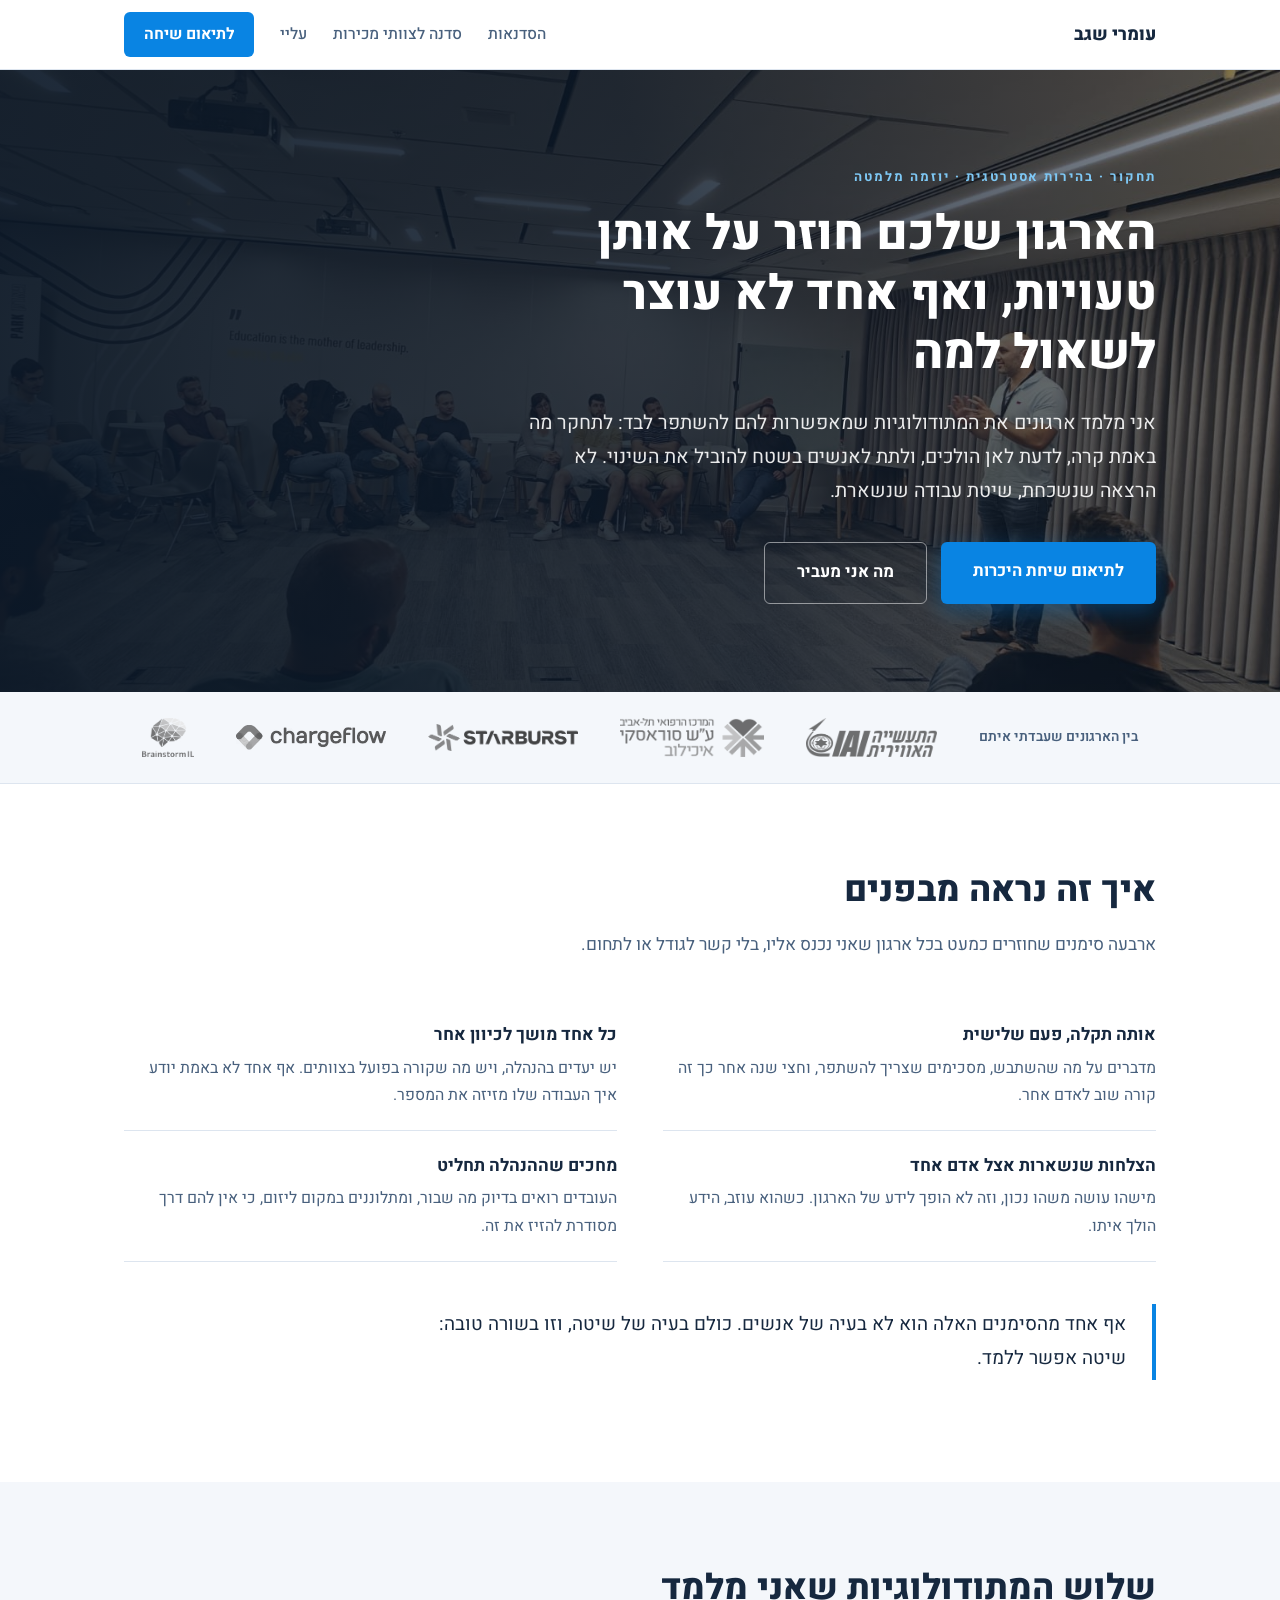
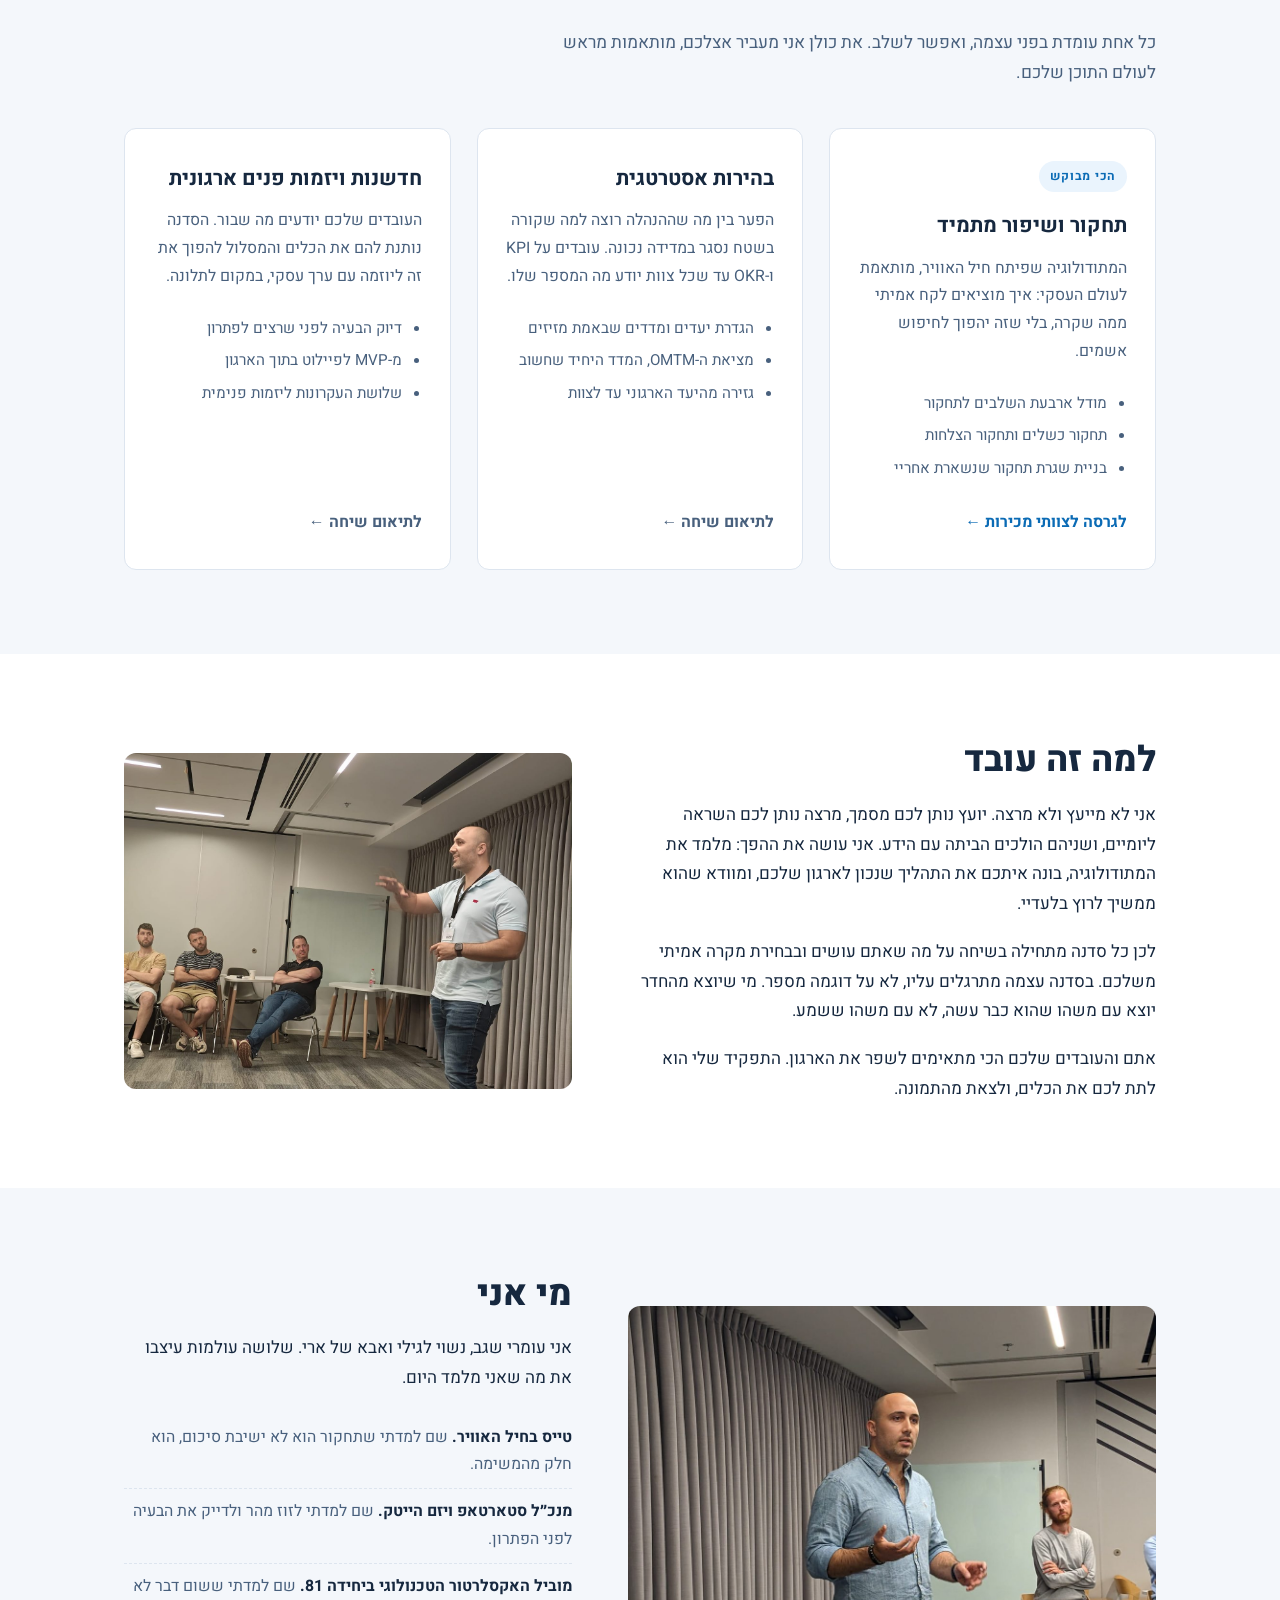
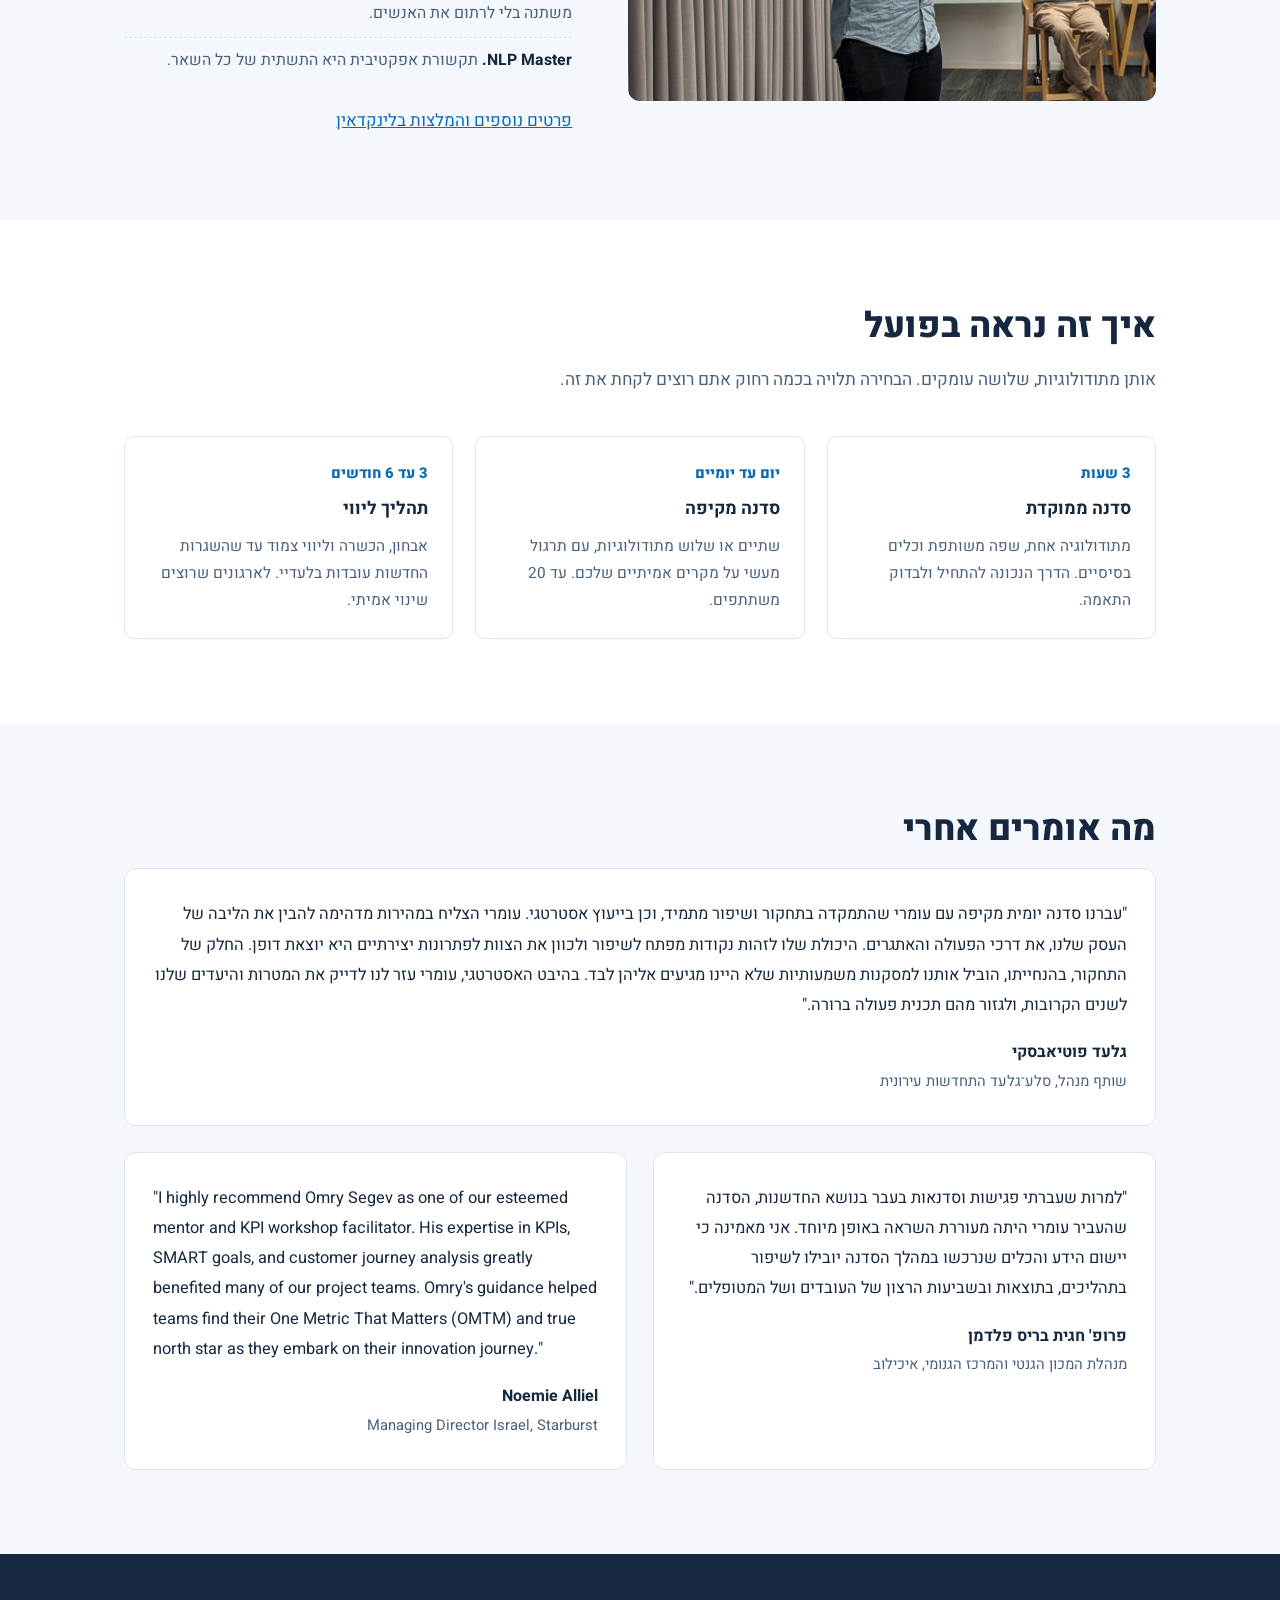
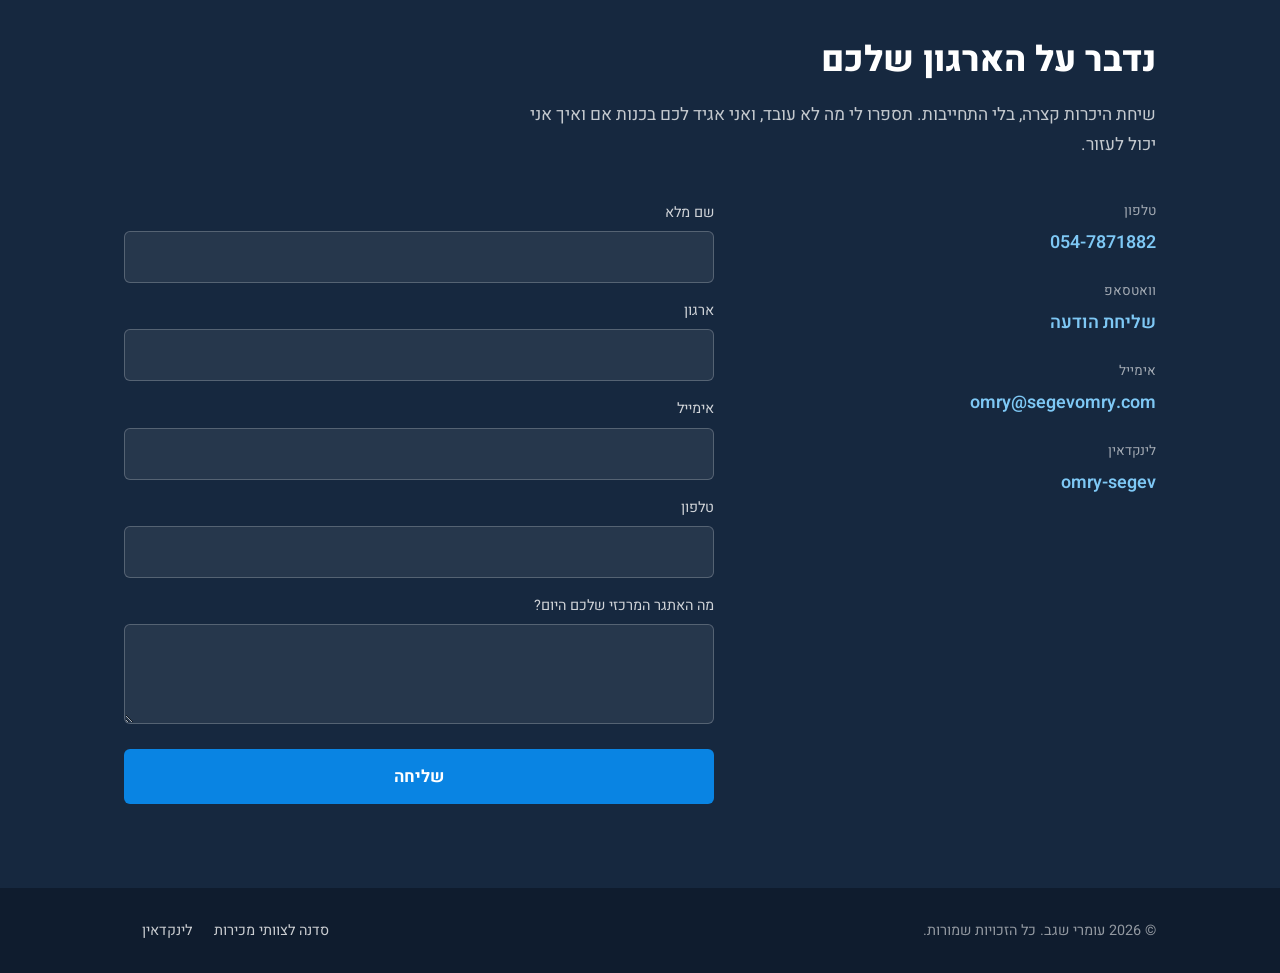
==== commit 576c56c6: "Remove prices from the site, real photo on the landing page Prices come out of the public pages. Eve" ====
--- a/index.html
+++ b/index.html
@@ -426,6 +426,7 @@
 <div class="proof">
     <div class="wrap">
         <span class="label">בין הארגונים שעבדתי איתם</span>
+        <img src="images/logos/iai.png" alt="התעשייה האווירית">
         <img src="images/logos/icilov-heb.png" alt="המרכז הרפואי תל-אביב, איכילוב">
         <img src="images/logos/starburst.png" alt="Starburst">
         <img src="images/logos/chargeflow.png" alt="Chargeflow">
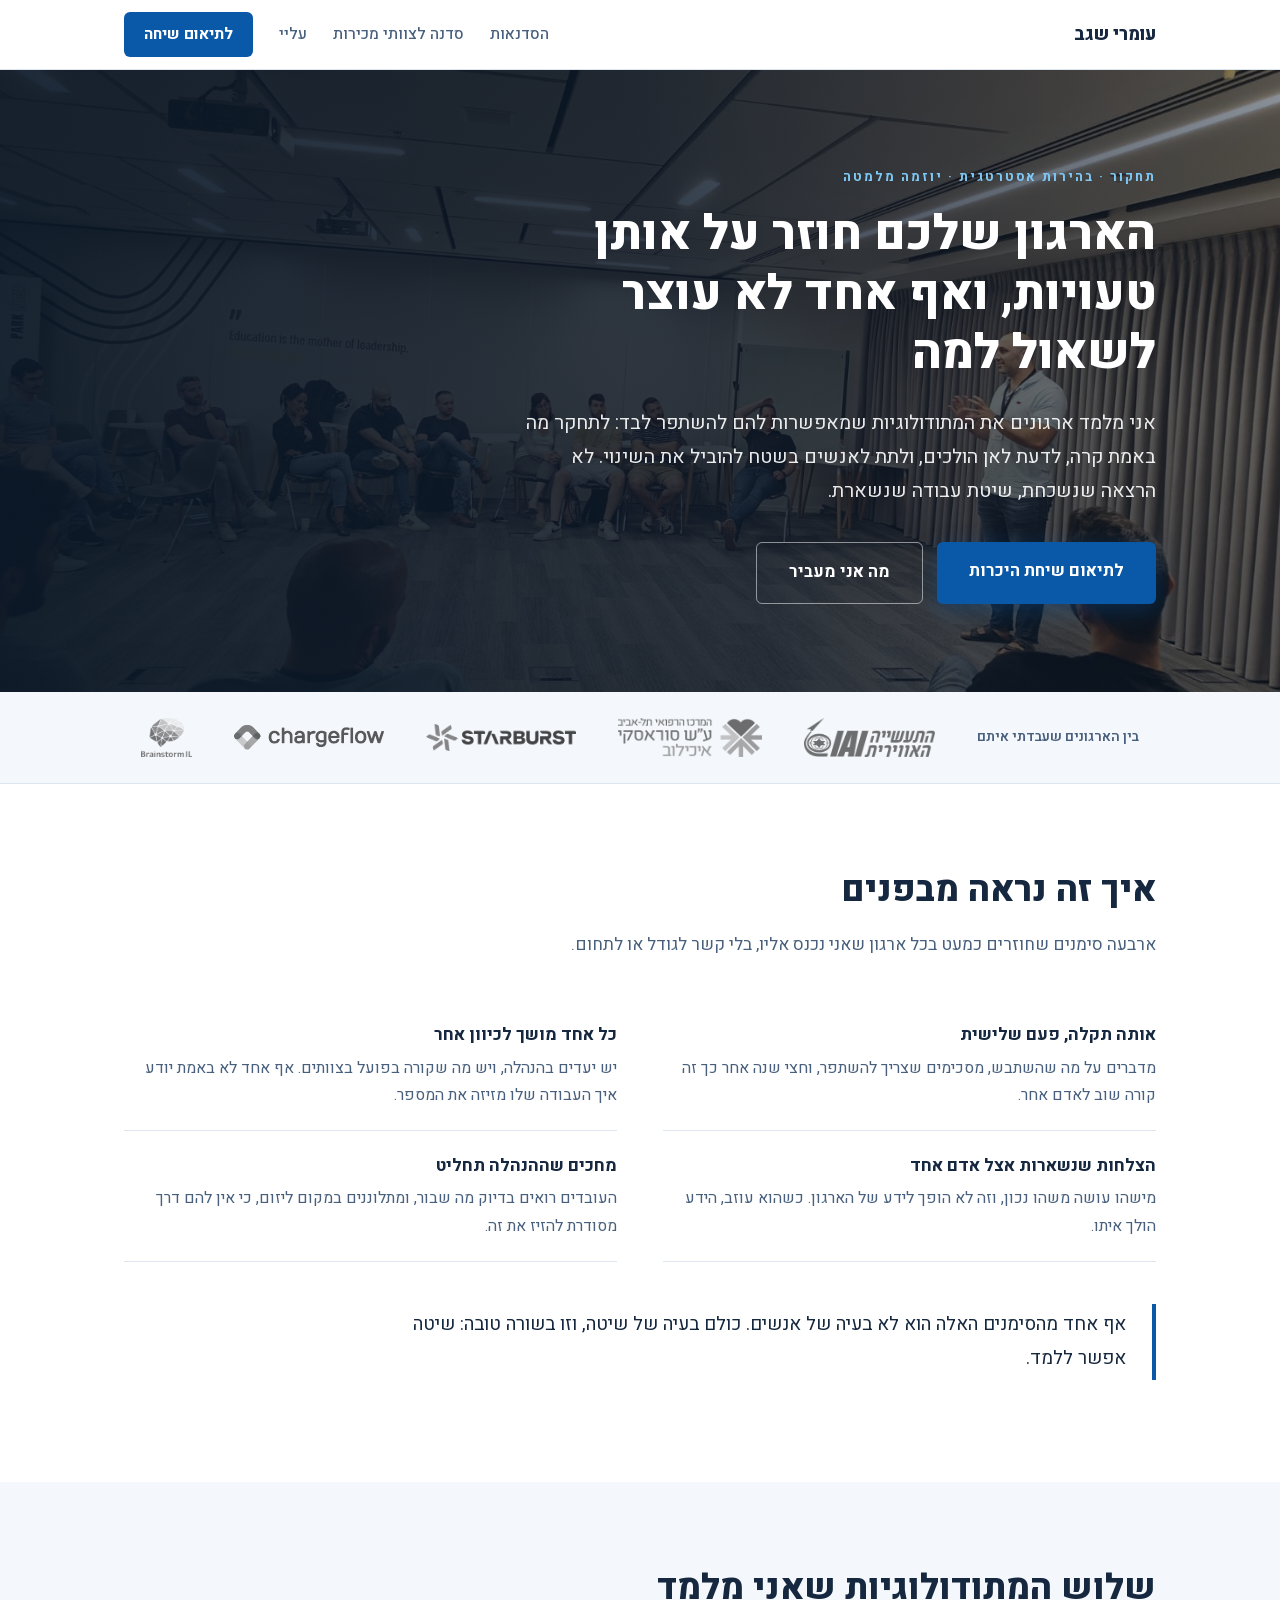
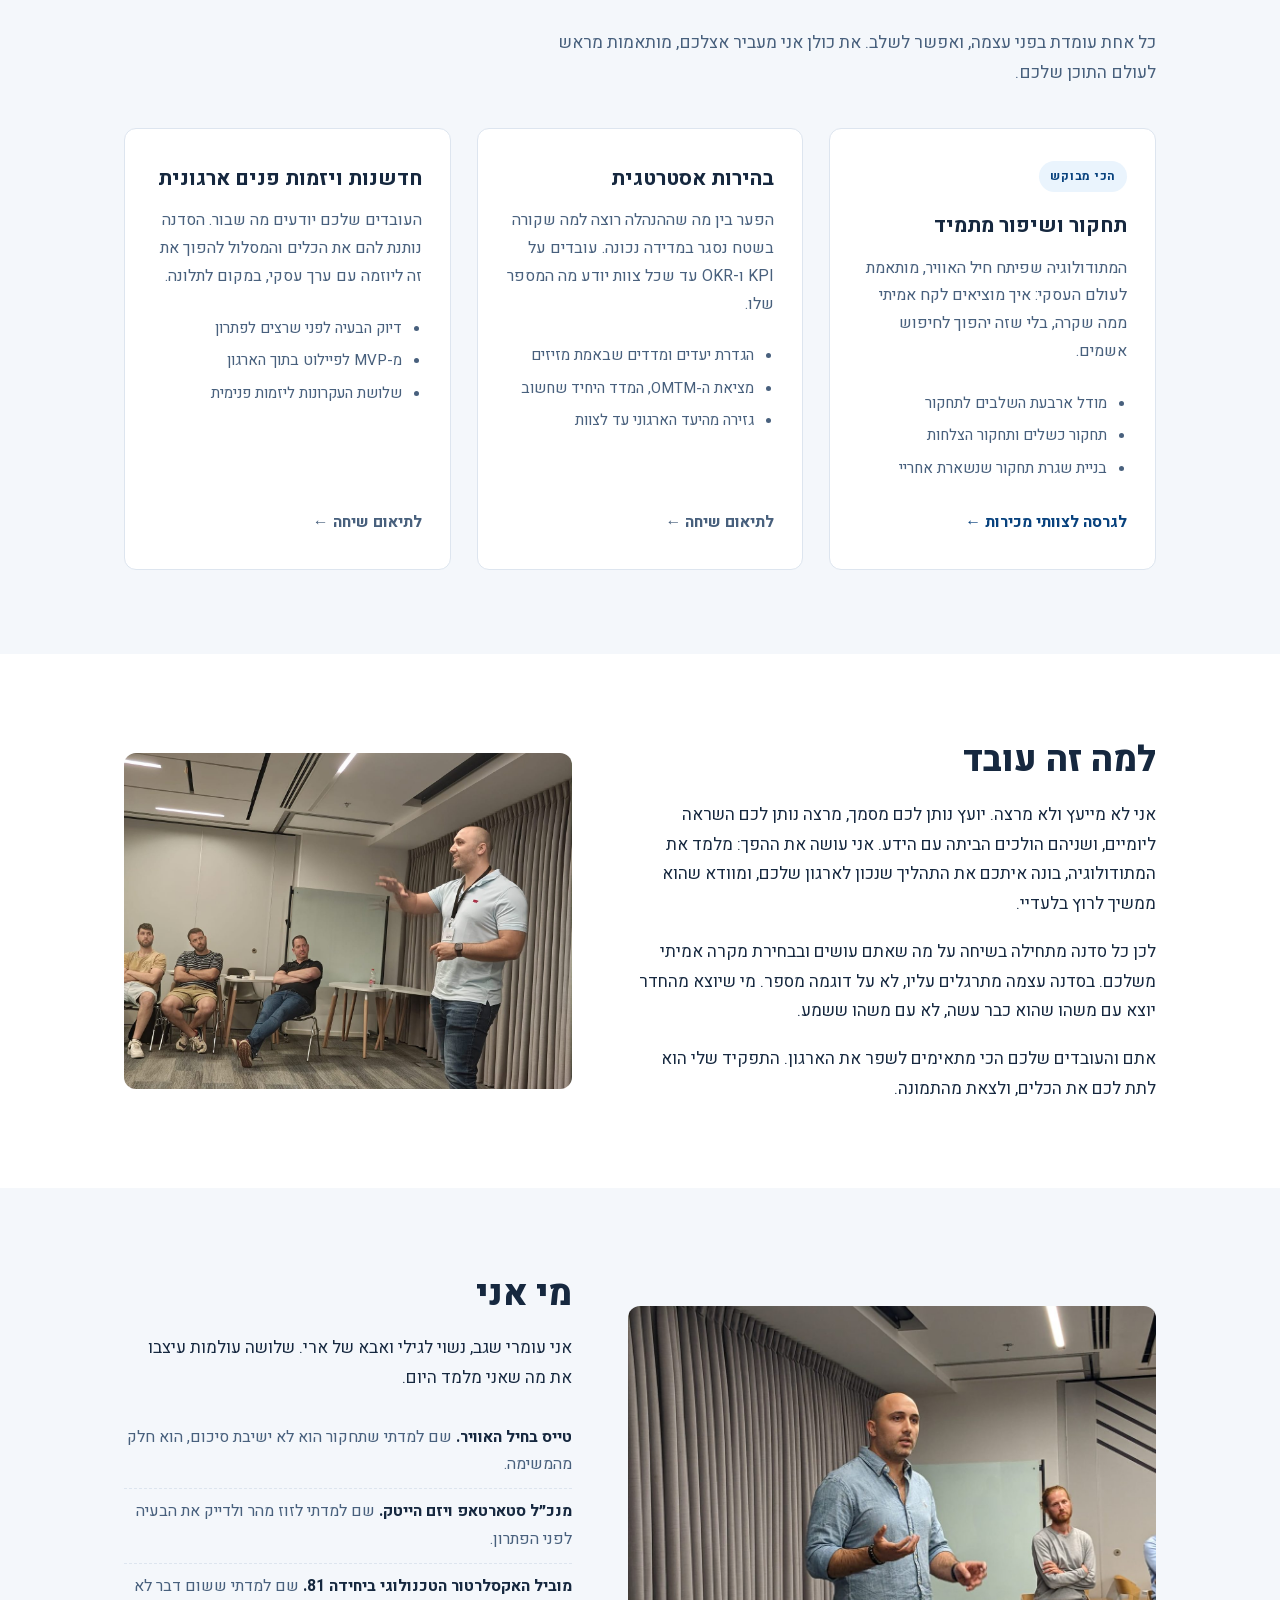
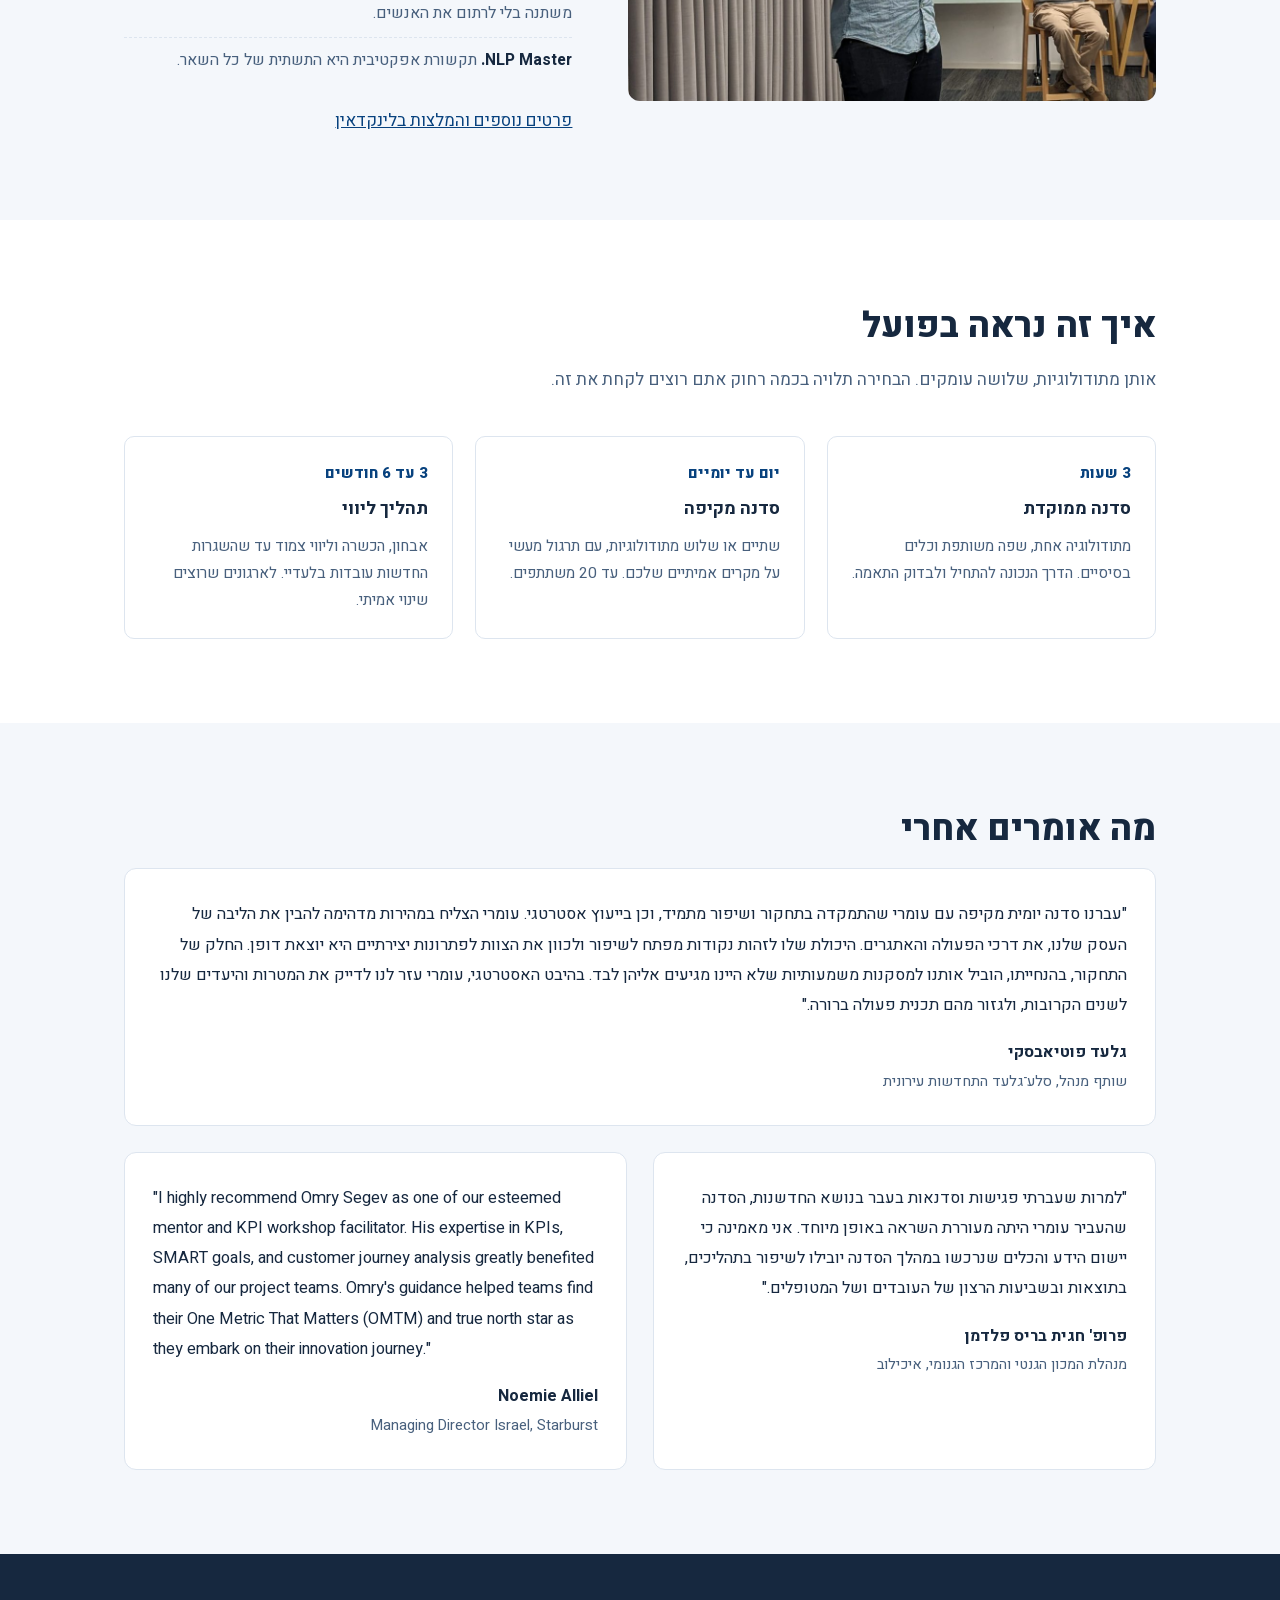
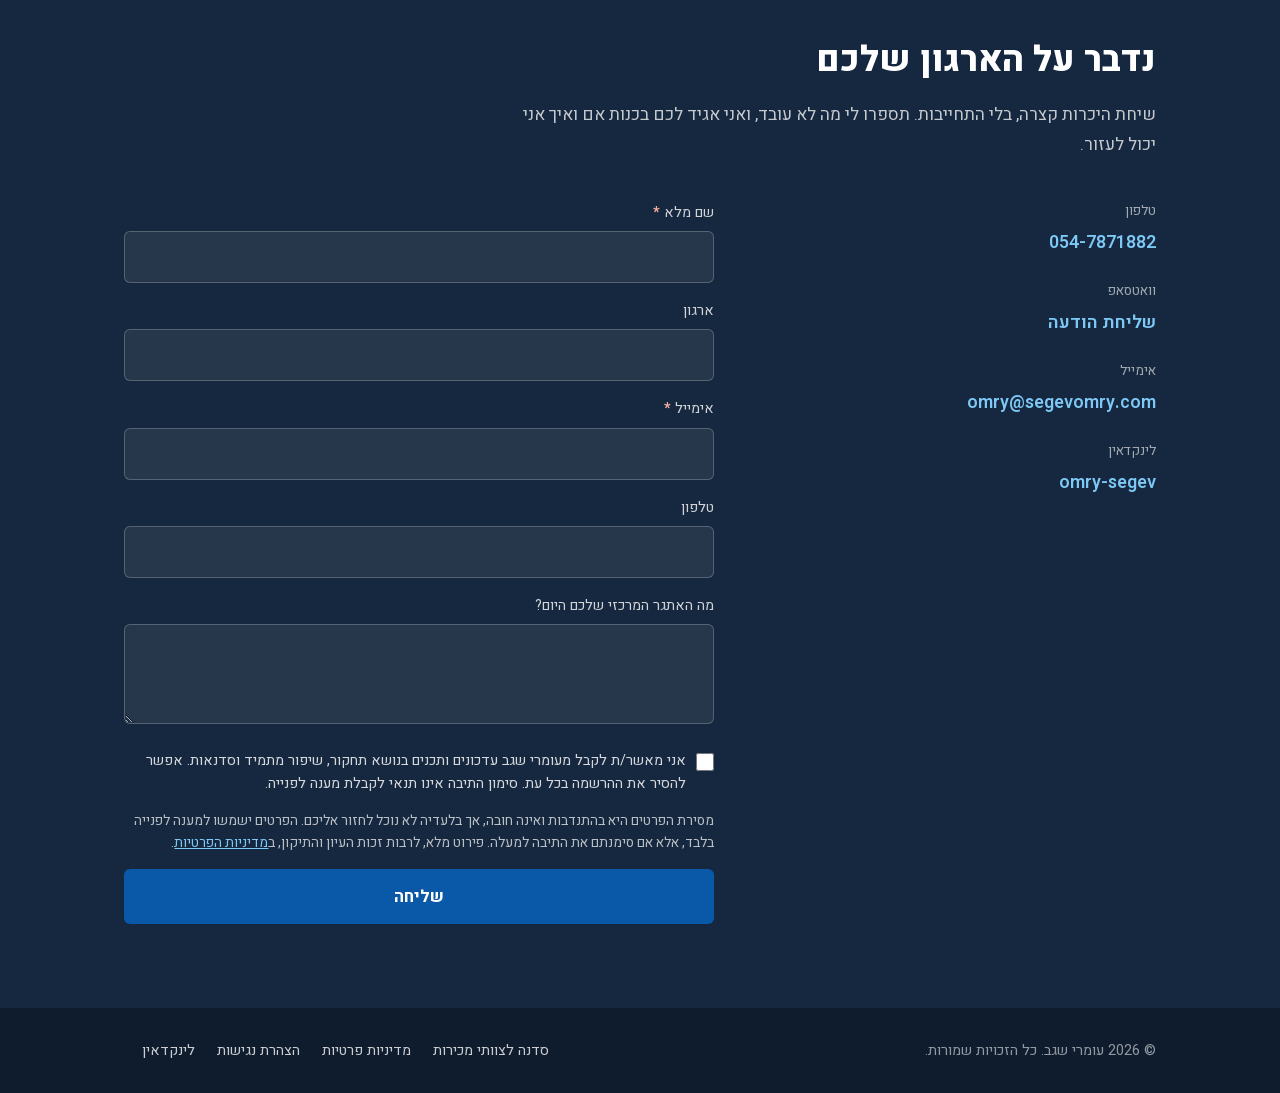
==== commit 3b03e8c9: "Accessibility statement, privacy notice, self-hosted fonts Omry is an עוסק פטור with turnover an ord" ====
--- a/index.html
+++ b/index.html
@@ -18,9 +18,7 @@
     <meta property="og:image" content="https://segevomry.com/images/room-wide.jpg">
     <meta name="twitter:card" content="summary_large_image">
 
-    <link rel="preconnect" href="https://fonts.googleapis.com">
-    <link rel="preconnect" href="https://fonts.gstatic.com" crossorigin>
-    <link href="https://fonts.googleapis.com/css2?family=Heebo:wght@300;400;500;600;700;800&display=swap" rel="stylesheet">
+    <link rel="preload" href="fonts/heebo-hebrew.woff2" as="font" type="font/woff2" crossorigin>
 
     <script type="application/ld+json">
     {
@@ -67,11 +65,42 @@
     </script>
 
     <style>
+/* Heebo, self-hosted. SIL Open Font License 1.1. Variable weight axis 100-900.
+   Downloaded from Google Fonts 2026-08-01 and served from this origin so that no
+   visitor request reaches a third party. */
+
+@font-face {
+  font-family: 'Heebo';
+  font-style: normal;
+  font-weight: 100 900;
+  font-display: swap;
+  src: url('fonts/heebo-hebrew.woff2') format('woff2');
+  unicode-range: U+0307-0308, U+0590-05FF, U+200C-2010, U+20AA, U+25CC, U+FB1D-FB4F;
+}
+
+@font-face {
+  font-family: 'Heebo';
+  font-style: normal;
+  font-weight: 100 900;
+  font-display: swap;
+  src: url('fonts/heebo-latin.woff2') format('woff2');
+  unicode-range: U+0000-00FF, U+0131, U+0152-0153, U+02BB-02BC, U+02C6, U+02DA, U+02DC, U+0304, U+0308, U+0329, U+2000-206F, U+20AC, U+2122, U+2191, U+2193, U+2212, U+2215, U+FEFF, U+FFFD;
+}
+
+@font-face {
+  font-family: 'Heebo';
+  font-style: normal;
+  font-weight: 100 900;
+  font-display: swap;
+  src: url('fonts/heebo-latin-ext.woff2') format('woff2');
+  unicode-range: U+0100-02BA, U+02BD-02C5, U+02C7-02CC, U+02CE-02D7, U+02DD-02FF, U+0304, U+0308, U+0329, U+1D00-1DBF, U+1E00-1E9F, U+1EF2-1EFF, U+2020, U+20A0-20AB, U+20AD-20C0, U+2113, U+2C60-2C7F, U+A720-A7FF;
+}
+
         :root {
             --ink: #16283f;
             --ink-soft: #48607d;
-            --accent: #0984E3;
-            --accent-dark: #0b6bb5;
+            --accent: #0a58a8;
+            --accent-dark: #08427e;
             --paper: #ffffff;
             --wash: #f4f7fb;
             --line: #dde5ef;
@@ -191,7 +220,7 @@
             font-size: 1.04rem;
             transition: transform 0.2s ease, background 0.2s ease;
         }
-        .btn-main { background: var(--accent); color: #fff; box-shadow: 0 6px 22px rgba(9,132,227,0.34); }
+        .btn-main { background: var(--accent); color: #fff; box-shadow: 0 6px 22px rgba(10,88,168,0.34); }
         .btn-main:hover { background: var(--accent-dark); transform: translateY(-2px); color: #fff; }
         .btn-ghost { border: 1.5px solid rgba(255,255,255,0.5); color: #fff; }
         .btn-ghost:hover { background: rgba(255,255,255,0.12); color: #fff; }
@@ -392,9 +421,77 @@
             html { scroll-behavior: auto; }
             * { transition: none !important; }
         }
+
+        /* ---------- accessibility ---------- */
+        .skip-link {
+            position: absolute;
+            right: 12px;
+            top: -60px;
+            z-index: 1000;
+            background: #16283f;
+            color: #fff;
+            padding: 12px 22px;
+            border-radius: 0 0 6px 6px;
+            text-decoration: none;
+            font-weight: 700;
+            transition: top 0.15s ease;
+        }
+        .skip-link:focus { top: 0; color: #fff; }
+
+        :focus-visible {
+            outline: 3px solid #0a58a8;
+            outline-offset: 3px;
+            border-radius: 3px;
+        }
+        .hero :focus-visible,
+        .contact :focus-visible,
+        .topbar :focus-visible,
+        footer :focus-visible {
+            outline-color: #ffd45e;
+        }
+
+        .req { color: #b3341f; font-weight: 700; }
+        .contact .req { color: #ffb3a3; }
+
+        .form-note {
+            font-size: 0.86rem;
+            line-height: 1.6;
+            color: rgba(255,255,255,0.7);
+            margin: 0;
+        }
+        .form-note a { color: #7ec8f5; }
+
+        .consent {
+            display: flex;
+            gap: 10px;
+            align-items: flex-start;
+            font-size: 0.9rem;
+            color: rgba(255,255,255,0.82);
+            line-height: 1.6;
+        }
+        .consent input[type="checkbox"] {
+            width: 18px;
+            height: 18px;
+            margin: 4px 0 0;
+            flex-shrink: 0;
+            accent-color: #0a58a8;
+        }
+        .consent label { margin: 0; font-size: 0.9rem; color: inherit; }
+
+        .form-error {
+            display: none;
+            background: #7a1f12;
+            border: 1px solid #b3341f;
+            color: #fff;
+            padding: 12px 14px;
+            border-radius: 6px;
+            font-size: 0.95rem;
+        }
     </style>
 </head>
 <body>
+
+<a href="#main" class="skip-link">דלג לתוכן הראשי</a>
 
 <nav class="nav">
     <div class="wrap">
@@ -434,7 +531,7 @@
     </div>
 </div>
 
-<main>
+<main id="main" tabindex="-1">
 
 <section>
     <div class="wrap">
@@ -649,28 +746,38 @@
                     <input type="hidden" name="_subject" value="ליד מדף הבית">
                     <input type="hidden" name="מקור" value="homepage">
                     <div>
-                        <label for="name">שם מלא</label>
-                        <input type="text" id="name" name="name" required>
+                        <label for="name">שם מלא <span class="req" aria-hidden="true">*</span></label>
+                        <input type="text" id="name" name="name" autocomplete="name" required aria-required="true">
                     </div>
                     <div>
                         <label for="company">ארגון</label>
-                        <input type="text" id="company" name="company">
+                        <input type="text" id="company" name="company" autocomplete="organization">
                     </div>
                     <div>
-                        <label for="email">אימייל</label>
-                        <input type="email" id="email" name="email" required>
+                        <label for="email">אימייל <span class="req" aria-hidden="true">*</span></label>
+                        <input type="email" id="email" name="email" autocomplete="email" required aria-required="true">
                     </div>
                     <div>
                         <label for="phone">טלפון</label>
-                        <input type="tel" id="phone" name="phone">
+                        <input type="tel" id="phone" name="phone" autocomplete="tel">
                     </div>
                     <div>
                         <label for="message">מה האתגר המרכזי שלכם היום?</label>
                         <textarea id="message" name="message" rows="3"></textarea>
                     </div>
+                    <div class="consent">
+                        <input type="checkbox" id="marketing" name="אישור דיוור" value="כן, מאשר/ת קבלת דיוור">
+                        <label for="marketing">אני מאשר/ת לקבל מעומרי שגב עדכונים ותכנים בנושא תחקור, שיפור מתמיד וסדנאות. אפשר להסיר את ההרשמה בכל עת. סימון התיבה אינו תנאי לקבלת מענה לפנייה.</label>
+                    </div>
+                    <p class="form-note">
+                        מסירת הפרטים היא בהתנדבות ואינה חובה, אך בלעדיה לא נוכל לחזור אליכם. הפרטים ישמשו
+                        למענה לפנייה בלבד, אלא אם סימנתם את התיבה למעלה. פירוט מלא, לרבות זכות העיון והתיקון,
+                        ב<a href="privacy.html">מדיניות הפרטיות</a>.
+                    </p>
+                    <div id="form-error" class="form-error" role="alert" tabindex="-1"></div>
                     <button type="submit">שליחה</button>
                 </form>
-                <div id="thanks">תודה. ההודעה התקבלה ואחזור אליכם בהקדם.</div>
+                <div id="thanks" role="status" tabindex="-1">תודה. ההודעה התקבלה ואחזור אליכם בהקדם.</div>
             </div>
         </div>
     </div>
@@ -683,30 +790,43 @@
         <div>&copy; 2026 עומרי שגב. כל הזכויות שמורות.</div>
         <div>
             <a href="debrief-sales.html">סדנה לצוותי מכירות</a>
+            <a href="privacy.html">מדיניות פרטיות</a>
+            <a href="accessibility.html">הצהרת נגישות</a>
             <a href="https://www.linkedin.com/in/omry-segev/" target="_blank" rel="noopener">לינקדאין</a>
         </div>
     </div>
 </footer>
 
 <script>
-    document.getElementById('lead-form').addEventListener('submit', function (e) {
-        e.preventDefault();
-        var form = e.target;
-        fetch(form.action, {
-            method: 'POST',
-            body: new FormData(form),
-            headers: { 'Accept': 'application/json' }
-        }).then(function (res) {
-            if (res.ok) {
-                form.style.display = 'none';
-                document.getElementById('thanks').style.display = 'block';
-            } else {
-                alert('אירעה שגיאה בשליחה. אפשר לחייג 054-7871882.');
-            }
-        }).catch(function () {
-            alert('אירעה שגיאה בשליחה. אפשר לחייג 054-7871882.');
+    (function () {
+        var form = document.getElementById('lead-form');
+        var thanks = document.getElementById('thanks');
+        var err = document.getElementById('form-error');
+        function fail(msg) {
+            err.textContent = msg;
+            err.style.display = 'block';
+            err.focus();
+        }
+        form.addEventListener('submit', function (e) {
+            e.preventDefault();
+            err.style.display = 'none';
+            fetch(form.action, {
+                method: 'POST',
+                body: new FormData(form),
+                headers: { 'Accept': 'application/json' }
+            }).then(function (res) {
+                if (res.ok) {
+                    form.style.display = 'none';
+                    thanks.style.display = 'block';
+                    thanks.focus();
+                } else {
+                    fail('לא הצלחנו לשלוח את הטופס. אפשר לחייג 054-7871882 או לכתוב ל-omry@segevomry.com.');
+                }
+            }).catch(function () {
+                fail('לא הצלחנו לשלוח את הטופס. אפשר לחייג 054-7871882 או לכתוב ל-omry@segevomry.com.');
+            });
         });
-    });
+    })();
 </script>
 
 </body>
